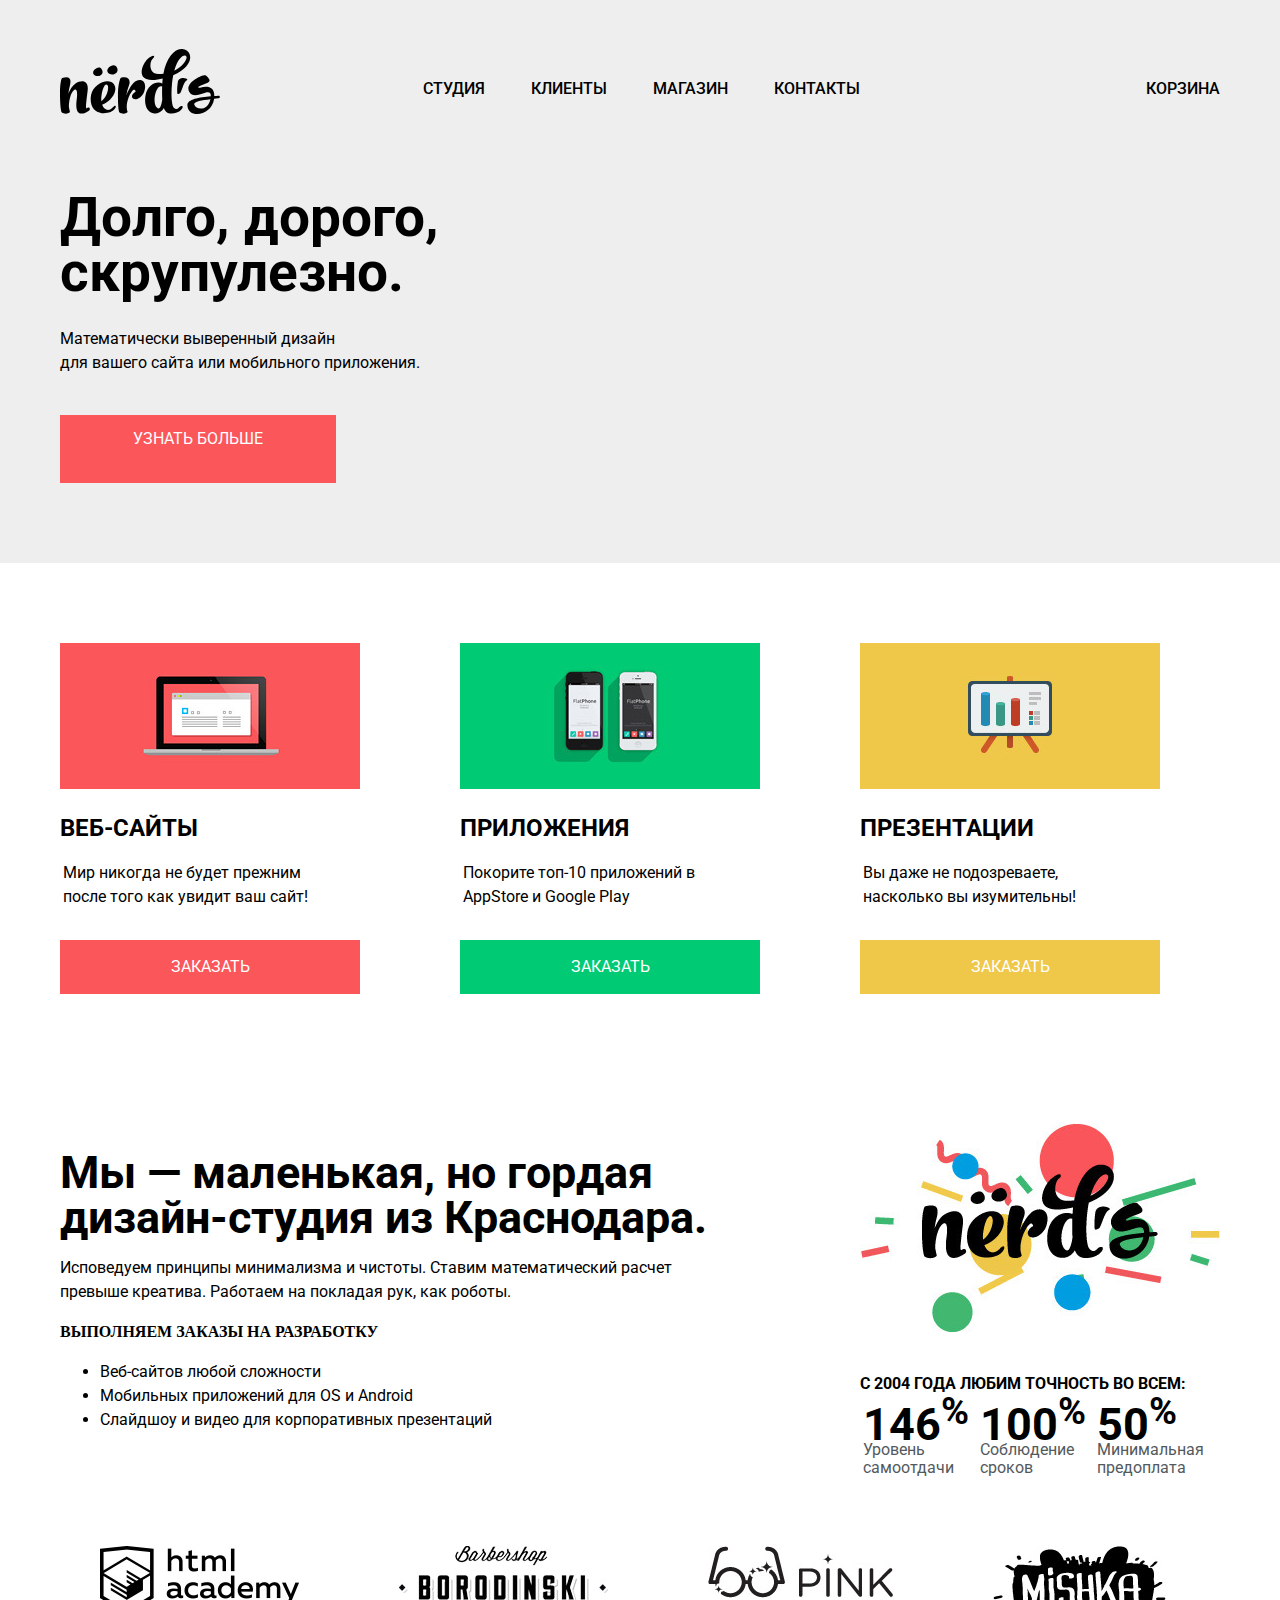
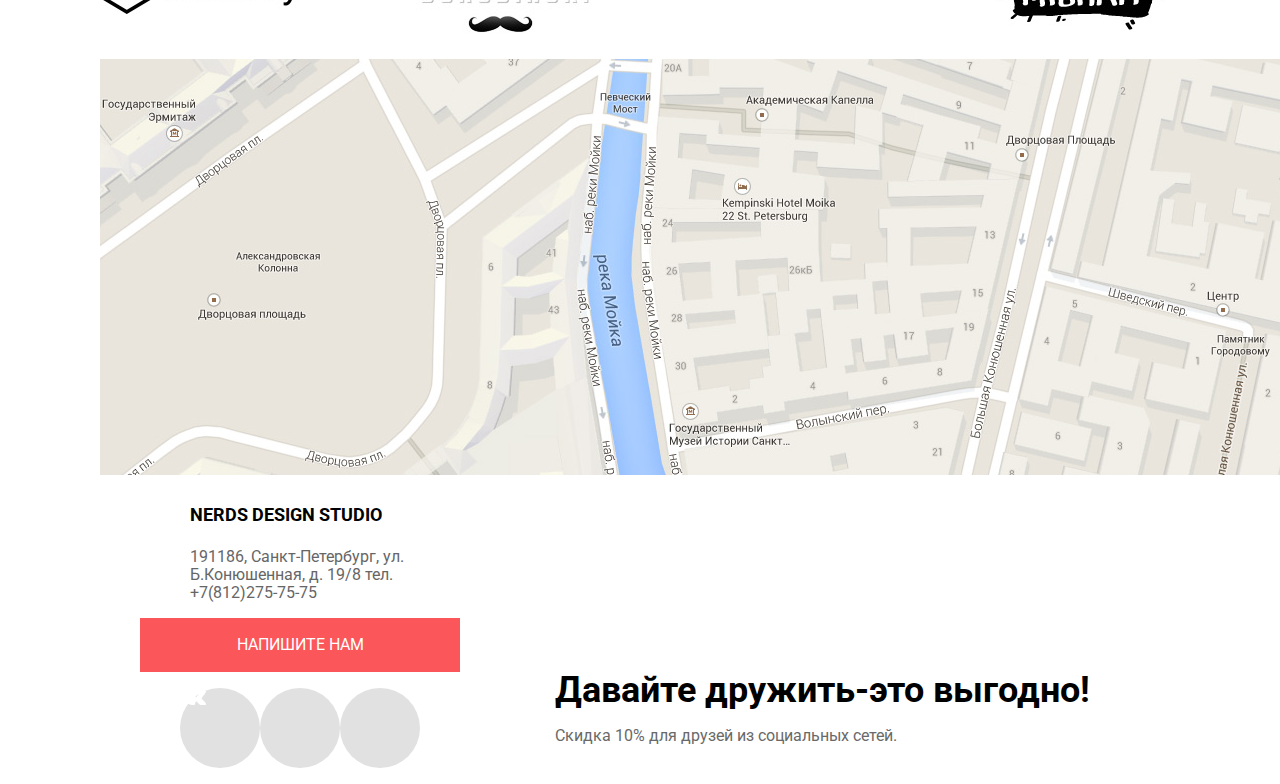
==== index.html @ c3202d52 "заканчиваем разметку-2" ====
<!DOCTYPE html>
<html lang="ru">

<head>
    <meta charset="utf-8">
    <title>HTML Academy: Нёрдс</title>
    <link href="https://fonts.googleapis.com/css?family=Roboto:400,500,700" rel="stylesheet">
    <link href="css/normalize.css" rel="stylesheet">
    <link href="css/outline.css" rel="stylesheet">
    <link rel="stylesheet" href="css/main.css">
</head>

<body>
    <header class="page-header">
        <div class="container">
            <nav class="navigation">
                <a class="logo"><img src="img/nerds-logo.svg" alt="logotype-nerds" height="65" width="160"></a>
                <ul class="site-navigation">
                    <li><a href="#">студия</a></li>
                    <li><a href="#">клиенты</a></li>
                    <li><a href="catalog.html">магазин</a></li>
                    <li><a href="#">контакты</a></li>
                </ul>
                <ul class="user-menu">
                    <li class="basket"><a href="#">корзина</a></li>
                </ul>
            </nav>
            <section class="sliders ">
                <div class="slider slider-1">
                    <h2>Долго, дорого,<br> скрупулезно.</h2>
                    <p>Математически выверенный дизайн <br> для вашего сайта или мобильного приложения.</p>
                    <a href="#" class="btn btn-red">узнать больше</a>
                </div>
                <div class="slider slider-2">
                    <h2>Любим математику как никто другой.</h2>
                    <p>Никакого креатива, только математические формулы <br>для расчета идеальных пропорций.</p>
                    <a href="#" class="btn btn-red">узнать больше</a>
                </div>
                <div class="slider slider-3">
                    <h2>Только ночь, <br>только хардкор</h2>
                    <p>Работать днем как все? Мы против этого.<br>Ближе к полуночи работа только начинается.</p>
                    <a href="#" class="btn btn-red">узнать больше</a>
                </div>
            </section>
        </div>
    </header>
    <main class="page-main">
        <div class="container">
            <section class="services">
                <ul class="servises-list">
                    <li class="servises-item">
                        <img src="img/illustration-1.jpg">
                        <h3>веб-сайты</h3>
                        <p>Мир никогда не будет прежним после того как увидит ваш сайт!</p>
                        <a href="#" class="btn btn-red">Заказать</a>
                    </li>
                    <li class="servises-item">
                        <img src="img/illustration-2.jpg">
                        <h3>приложения</h3>
                        <p>Покорите топ-10 приложений в AppStore и Google Play</p>
                        <a href="#" class="btn btn-green">Заказать</a>
                    </li>
                    <li class="servises-item">
                        <img src="img/illustration-3.jpg">
                        <h3>презентации</h3>
                        <p>Вы даже не подозреваете, насколько вы изумительны!</p>
                        <a href="#" class="btn btn-yellow">Заказать</a>
                    </li>
                </ul>
            </section>
            <section class="info">
                <div class="about-us">
                    <b class="about-us-title">Мы &mdash; маленькая, но гордая дизайн-студия из Краснодара.</b>
                    <p>Исповедуем принципы минимализма и чистоты. Ставим математический расчет превыше креатива. Работаем на покладая рук, как роботы.</p>
                    <b class="order-to-work">Выполняем заказы на разработку</b>
                    <ul class="about-us-list">
                        <li>Веб-сайтов любой сложности</li>
                        <li>Мобильных приложений для OS и Android</li>
                        <li>Слайдшоу и видео для корпоративных презентаций</li>
                    </ul>
                </div>
                <div class="us-statistic">
                    <img src="img/nerds-illustration.jpg" class="nerds-logo" alt="logotype-nerds">
                    <b>с 2004 года любим точность во всем:</b>
                    <table class="table-statistic">
                        <tr>
                            <td>146<sup>%</sup></td>
                            <td>100<sup>%</sup></td>
                            <td>50<sup>%</sup></td>
                        </tr>
                        <tr>
                            <td>Уровень самоотдачи</td>
                            <td>Соблюдение сроков</td>
                            <td>Минимальная предоплата</td>
                        </tr>
                    </table>
                </div>
            </section>
            <section>
                <ul class="partners">
                    <li><a href="#" class="partner-button"><img src="img/logo-1.jpg" alt="html-academy"></a></li>
                    <li><a href="#" class="partner-button"><img src="img/logo-2.jpg" alt="Барбершоп «Бородинский»"></a></li>
                    <li><a href="#" class="partner-button"><img src="img/logo-3.jpg" alt="Пинк"></a></li>
                    <li><a href="#" class="partner-button"><img src="img/logo-4.jpg" alt="Мишка"></a></li>
                </ul>
            </section>
        </div>
    </main>
    <footer class="page-footer">
        <section class="contacts">
            <div class="map"><img src="img/map.jpg" alt="Компания располагается по адресу: Санкт-Петербург, ул. Б.Конюшенная, д. 19/8 " height="416" width="1440"></div>
            <div class="write-us">
                <h3>nerds design studio</h3>
                <p>191186, Санкт-Петербург, ул. Б.Конюшенная, д. 19/8 тел. +7(812)275-75-75</p>
                <a href="#" class="btn btn-red">напишите нам</a>
            </div>

        </section>
        <div class="footer-bottom">
            <ul class="social">
                <li><a href="#" class="social-button"><span class="visually-hidden">ВКонтакте</span><img src="img/vk-icon.svg"></a></li>
                <li><a href="#" class="social-button"><span class="visually-hidden">Фейсбук</span></a></li>
                <li><a href="#" class="social-button"><span class="visually-hidden">Инстаграм</span></a></li>
            </ul>
            <div class="lets-friend">
                <b>Давайте дружить-это выгодно!</b>
                <p>Скидка 10% для друзей из социальных сетей.</p>
            </div>
        </div>
    </footer>
    <section class="write-us-box ">
        <h3 class="visually-hidden">Форма обратной связи</h3>
        <form class="form-to-write-us">
        <div class="write-and-close">  
            <p class="form-to-write-title">Напишите нам</p>
              <button type="button" class="button-close" ><span class="visually-hidden">Закрыть</span><img src="img/close-cross.svg"></button>
            </div>  
            <div class="name-email-wrap">
                <p class="your-name-info">
                    <label for="your-name">Ваше имя:</label>
                    <input type="text" id="your-name" name="your-name" placeholder="Имя Фамилия">
                </p>
                <p class="u-email-info">
                    <label for="u-email">Ваш email:</label>
                    <input type="text" id="u-email" name="u-email" placeholder="email@example.com">
                </p>
            </div>
            <p class="text-letter-info">
                <label for="text-letter">Текст письма:</label>
                <textarea id="text-letter" name="text-letter" placeholder="В свободной форме"></textarea>
            </p>
             <button class="btn btn-red" type="submit">Отправить</button>
        </form>
       
    </section>
</body>

</html>
---- css/main.css ----
body {
    margin: 0;
    padding: 0;
    
    font-family: "Roboto", Arial, sans-serif;
    font-size: 16px;
    line-height: 24px;
    font-weight: 400;
    color: #000000;
    min-width: 1200px;
    background-color: #ffffff;
}

a {
    text-decoration: none;
}

.container {
    width: 1160px;
    padding: 0 20px;
    margin: 0 auto;
}

.btn {
    font-size: 16px;
    line-height: 18px;
    display: block;
    outline: 0;
    border: 0;
    text-transform: uppercase;
    text-align: center;
    padding:18px; 
     
}

.btn-red {
    color: #ffffff;
    background-color: #fb565a;
}
.btn-red:hover,
.btn-red:focus {
    background-color: #e74246;
}

.btn-red:active {
    background-color: #d7373b;
}

.btn-grey {
    color: #000000;

    background-color: #eeeeee;
}
.btn-green{
    color: #ffffff;

    background-color: #00ca74;
}
.btn-green:focus,
.btn-green:hover {
    background-color: #00bc6c;
}
.btn-green:active {
     background-color:#00aa62;
}

.btn-yellow {
    color: #ffffff;

    background-color: #efc84a;
}
.btn-yellow:hover,
.btn-yellow:focus {
    background-color: #eab534;
}
.btn-yellow:active {
    background-color: #e5a722;
}

.visually-hidden {
  position: absolute;
  width: 1px;
  height: 1px;
  margin: -1px;
  border: 0;
  padding: 0;
  clip: rect(0 0 0 0);
  overflow: hidden;
}
.page-header {
    background-color: #eeeeee;
    padding-top:49px;
}

.navigation {
    font-size: 16px;
    line-height: 30px;
    color: #000000;
    font-weight: 500;

    background-color: #eeeeee;
}



.site-navigation,
.user-menu {
    list-style: none;
    margin: 0;
    padding: 0;
    margin-top:25px 
}

.site-navigation a,
.user-menu a {
    color: #000000;
    
}

.site-navigation a:hover,
.site-navigation a:focus,
.user-menu a:hover,
.user-menu a:focus {
    color: #fb565a;
}

.site-navigation a:active,
.user-menu a:active {
    color: #a6a6a6;
}

.slider-1 h2,
.slider-2 h2,
.slider-3 h2 {
    font-size: 55px;
    line-height: 55px;
}

.slider-1 p,
.slider-2 p,
.slider-3 p {
    font-size: 16px;
    line-height: 24px;
}


.servises-item h3 {
    font-size: 24px;
    line-height: 30px;
    text-transform: uppercase;
}

.servises-item p {
    font-size: 16px;
    line-height: 24px;
}

.servises-list {
    list-style: none;
}

.about-us-title {
    font-size: 45px;
    line-height: 45px;
}

.about-us p {
    font-size: 16px;
    line-height: 24px;
}

.order-to-work {
    font-family: "Myriad Pro";
    font-size: 16px;
    line-height: 24px;
    text-transform: uppercase;
}

.us-statistic b {
    font-size: 16px;
    line-height: 24px;
    text-transform: uppercase;
}

.table-statistic tr:first-child {
    font-size: 45px;
    line-height: 10, 06px;
    font-weight: bold;
}

.table-statistic tr:last-child {
    font-size: 16px;
    line-height: 18px;
    color: #535a5e;
}

.write-us h3 {
    font-size: 18px;
    line-height: 30px;
    font-weight: bold;
    text-transform: uppercase;
    padding-left: 50px;
    
}
.write-us {
    width: 320px;
    padding-left:140px; 
}
.write-us p {
    font-size: 16px;
    line-height: 18px;
    color: #666666;
    padding-left:50px; 
}

.lets-friend b {
    font-size: 36px;
    line-height: 36px;

}

.lets-friend p {
    font-size: 16px;
    line-height: 22px;
    color: #696969;
}

.form-to-write-title {
    font-size: 45px;
    line-height: 45px;
    font-weight: 500;
}

.form-to-write-us label {
    font-size: 16px;
    line-height: 18px;
    font-weight: bold;
}

.form-to-write-us input:placeholder-shown {
    font-size: 16px;
    line-height: 18px;
    color: #444444;
}

.form-to-write-us textarea:placeholder-shown {
    font-size: 16px;
    line-height: 18px;
    color: #444444;
}

.sorting-form legend {
    font-size: 18px;
    line-height: 30px;
    font-weight: bold;
    text-transform: uppercase;
}

.sorting-container label {
    font-size: 16px;
    line-height: 20px;
    color: #283136;
}

.catalog-item a {
    font-size: 18px;
    line-height: 30px;
    font-weight: bold;
    color: #000000;
    text-transform: uppercase
}

.catalog-item p {
    font-size: 16px;
    line-height: 18px;
    color: #666666;
}


.catalog-list {
    list-style: none;
    display: flex;
   width: 760px;
    margin: 0;
    padding: 0;
}


.pagination a {
    color: #000000;
}

.sorting-list a {
    font-size: 14px;
    line-height: 18px;
    color: #eaeaea;
    text-transform: uppercase;
}

.sorting-list a:focus,
.sorting-list a:hover {
    color: #8f8f8f;
}

.sorting-list a:active {
    color: #000000;
}
/*-Сеточные стили--*/

.logo {
    height: 85px;
    width: 190px; 
}
.navigation {
     display: flex;
    justify-content: space-between;

}
.site-navigation {
    font-size: 16px;
    line-height:30px;
    text-transform: uppercase;
     display: flex;
    list-style: none;
     width: 551px;
    
}

.site-navigation li {
    margin-right:46px; 
}
user-menu {
    margin: 0;
    padding: 0;
    
    list-style: none;
    
      min-height: 70px;
}

.slider {
   display: none;
    width: 400px;
    padding-bottom: 80px;
    padding-top:10px 
}

.slider h2 {
    margin-bottom: 0;
}

.slider p {
    padding-top:11px; 
    padding-bottom:40px;
    margin-bottom: 0;
}
.slider a {
    padding-top:15px;  
} 

.slider .btn {
    width:240px;
    height:35px;
}
.slider-1 {
    display: block;
}
.services {
    padding-bottom:80px;
    padding-top: 80px;
    width: 1100px;
}

.servises-list {
    display: flex;
    justify-content:space-between;
     margin: 0;
    padding: 0;
}
.servises-item {
   width: 300px;
}

.servises-item h3 {
    margin-top: 0;
    margin-bottom: 0;
    padding-top:17px;
    padding-bottom:0;
}

.servises-item p {
    width:250px;
    font-size:16px;
    line-height: 24px;
    font-weight: 400;
    padding-bottom:15px; 
    padding-top:2px;
    padding-left:3px; 
}


.servises-item .btn {
    
}


.info {
    display: flex;
    padding-top: 50px;
    padding-bottom: 50px;  
}



.about-us {
    width: 770px;
    padding-top:26px; 
}



.us-statistic {
    display: flex;
      flex-direction: column;
    width: 390px;
    padding-left: 145px;

}

.partners {
    display: flex;
}

.partners li:not(:first-child) {
    padding-left: 100px;
}
.footer-bottom {
    display: flex;
    padding-left: 140px;
}
.lets-friend {
    padding-left: 135px;
}
.social {
    display: flex;
}

.social-button {
    height: 80px;
    width: 80px;
    border-radius: 50%;
    background-color: #e1e1e1;
    display: block;
}
.contacts {
    display: flex;
    flex-direction: column;
    width: 320px;
}
.main-sorting-container{
    display: flex;
    flex-direction: column; 
    width: 260px;
}


.page-main {
   display: flex;
    flex-direction: column;    
}

.page-main-inner .container{
    display: flex;
}

.page-main-inner {
    padding-top:50px; 
}
.sorting {
    display: flex;
    justify-content: space-between; 
    width: 760px;   
}

.sorting-container {
    display: flex;
    
}

.sorting-list {
    display:flex;
    
}

.sorting-list li {
    list-style-type: none;
}
.sorting b {
     text-transform: uppercase;
}
.sorting-item {
    padding-right:20px;
    color: #b2b2b2;
}

.user-menu .basket {
    text-transform: uppercase;
    
}


.sorting-form {
    
}

.page-header-catalog {
    width: 1160px;
    padding-bottom:71px;
}

.page-header h1{
     font-size:55px;
    line-height:55px;
    padding-top:20px; 
    padding-bottom: 110px;
    text-align: center;
    margin-bottom: 0;
} 

.catalog {
    display: flex;
    flex-direction: column;
    padding-left:140px; 
}
.social li {
    list-style-type: none;
}

.partners li {
    list-style-type: none;
}


.write-us-box {
    width: 760px;
    outline: 1px solid;
     padding-bottom:80px;
    padding-left:100px;
    padding-right: 100px;
    padding-top: 75px;
    display: none;
}

.name-email-wrap {
    display: flex;
}
.write-and-close {
    display: flex;
    justify-content: space-between;
}

.map {
    padding-left:100px; 
}

.nerds-logo {
    padding-bottom:40px; 
}

.your-name-info,
.u-email-info,
.text-letter-info {
    display: flex;
    flex-direction: column;
}
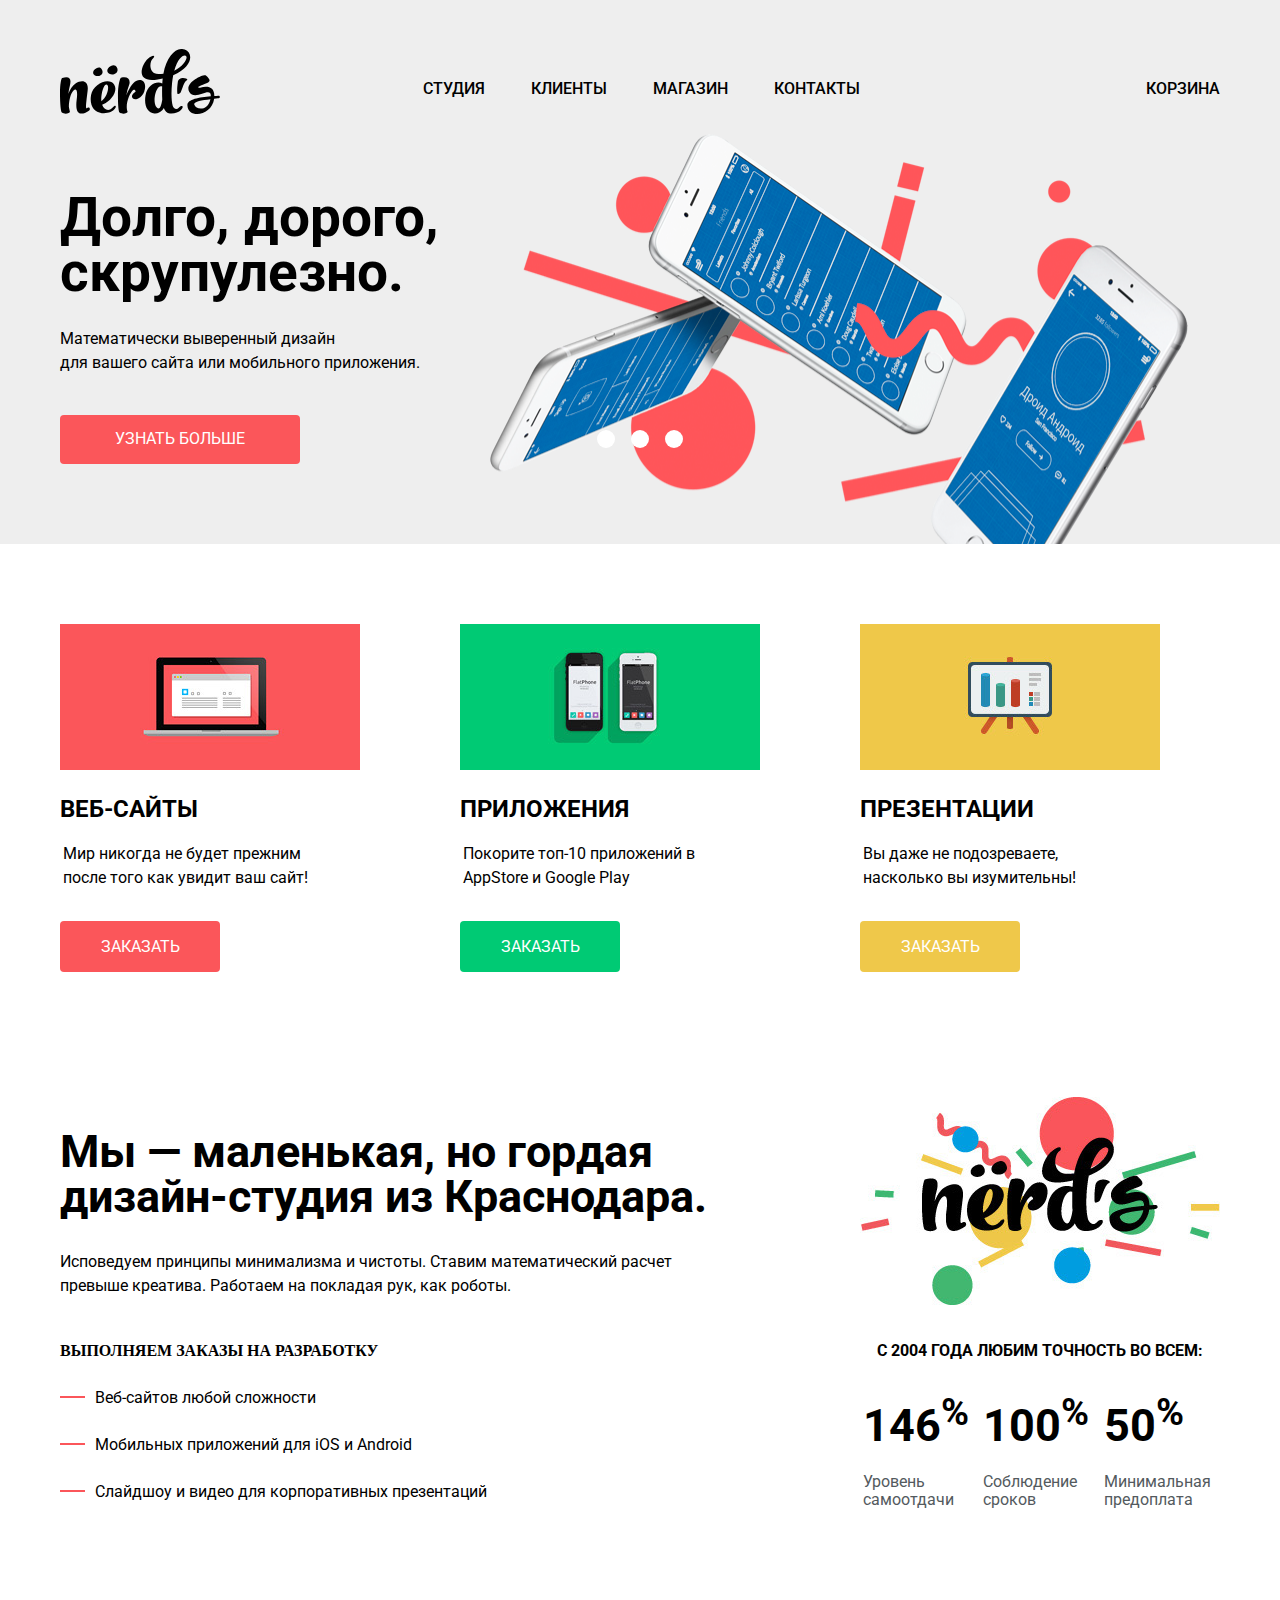
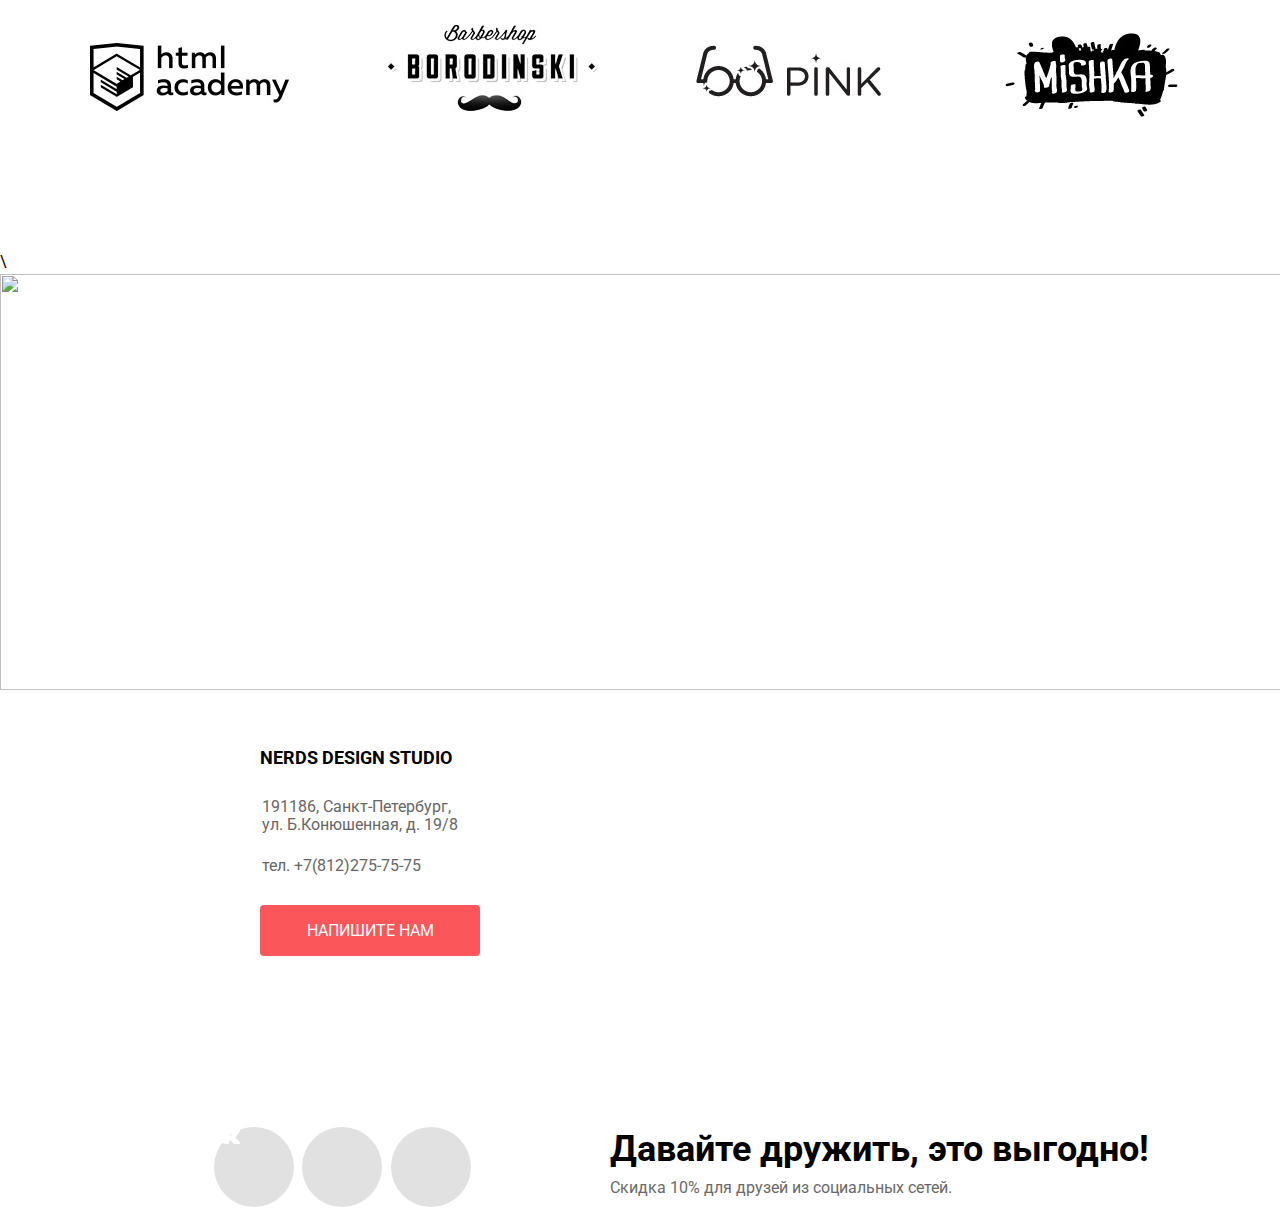
==== commit 134ccd49: "декоративные элементы" ====
--- a/index.html
+++ b/index.html
@@ -26,6 +26,11 @@
                 </ul>
             </nav>
             <section class="sliders ">
+                <div class="slider-controls">
+                  <i class="active"></i>
+                  <i></i>
+                  <i></i> 
+                </div>
                 <div class="slider slider-1">
                     <h2>Долго, дорого,<br> скрупулезно.</h2>
                     <p>Математически выверенный дизайн <br> для вашего сайта или мобильного приложения.</p>
@@ -74,9 +79,15 @@
                     <p>Исповедуем принципы минимализма и чистоты. Ставим математический расчет превыше креатива. Работаем на покладая рук, как роботы.</p>
                     <b class="order-to-work">Выполняем заказы на разработку</b>
                     <ul class="about-us-list">
-                        <li>Веб-сайтов любой сложности</li>
-                        <li>Мобильных приложений для OS и Android</li>
-                        <li>Слайдшоу и видео для корпоративных презентаций</li>
+                        <div class="about-us-string">
+                            <div class="line"></div><li class="line-string">Веб-сайтов любой сложности</li>
+                            </div>
+                             <div class="about-us-string">
+                            <div class="line"></div><li>Мобильных приложений для iOS и Android</li>
+                          </div>
+                             <div class="about-us-string">
+                            <div class="line"></div><li class="line-string">Слайдшоу и видео для корпоративных презентаций</li>
+                       </div>
                     </ul>
                 </div>
                 <div class="us-statistic">
@@ -85,13 +96,13 @@
                     <table class="table-statistic">
                         <tr>
                             <td>146<sup>%</sup></td>
-                            <td>100<sup>%</sup></td>
-                            <td>50<sup>%</sup></td>
+                            <td class="table-line">100<sup>%</sup></td>
+                            <td class="table-line-2">50<sup>%</sup></td>
                         </tr>
                         <tr>
-                            <td>Уровень самоотдачи</td>
-                            <td>Соблюдение сроков</td>
-                            <td>Минимальная предоплата</td>
+                            <td >Уровень самоотдачи</td>
+                            <td class="table-line">Соблюдение сроков</td>
+                            <td class="table-line-2">Минимальная предоплата</td>
                         </tr>
                     </table>
                 </div>
@@ -107,23 +118,25 @@
         </div>
     </main>
     <footer class="page-footer">
+        \
         <section class="contacts">
-            <div class="map"><img src="img/map.jpg" alt="Компания располагается по адресу: Санкт-Петербург, ул. Б.Конюшенная, д. 19/8 " height="416" width="1440"></div>
+            <div class="map"><img src="#" alt="" height="416" width="1440"></div>
             <div class="write-us">
                 <h3>nerds design studio</h3>
-                <p>191186, Санкт-Петербург, ул. Б.Конюшенная, д. 19/8 тел. +7(812)275-75-75</p>
+                <p>191186, Санкт-Петербург, ул. Б.Конюшенная, д. 19/8 </p> <p class="tel">тел. +7(812)275-75-75</p>
                 <a href="#" class="btn btn-red">напишите нам</a>
             </div>
-
+         
         </section>
+               
         <div class="footer-bottom">
             <ul class="social">
                 <li><a href="#" class="social-button"><span class="visually-hidden">ВКонтакте</span><img src="img/vk-icon.svg"></a></li>
-                <li><a href="#" class="social-button"><span class="visually-hidden">Фейсбук</span></a></li>
-                <li><a href="#" class="social-button"><span class="visually-hidden">Инстаграм</span></a></li>
+                <li><a href="img/fb-icon.svg" class="social-button"><span class="visually-hidden">Фейсбук</span></a></li>
+                <li><a href="img/insta-icon.svg" class="social-button"><span class="visually-hidden">Инстаграм</span></a></li>
             </ul>
             <div class="lets-friend">
-                <b>Давайте дружить-это выгодно!</b>
+                <b>Давайте дружить, это выгодно!</b>
                 <p>Скидка 10% для друзей из социальных сетей.</p>
             </div>
         </div>
--- a/css/main.css
+++ b/css/main.css
@@ -1,7 +1,7 @@
 body {
     margin: 0;
     padding: 0;
-    
+
     font-family: "Roboto", Arial, sans-serif;
     font-size: 16px;
     line-height: 24px;
@@ -29,14 +29,18 @@
     border: 0;
     text-transform: uppercase;
     text-align: center;
-    padding:18px; 
-     
+    padding: 17px;
+    padding-bottom: 16px;
+    box-sizing: border-box;
+    border-radius: 4px;
+
 }
 
 .btn-red {
     color: #ffffff;
     background-color: #fb565a;
 }
+
 .btn-red:hover,
 .btn-red:focus {
     background-color: #e74246;
@@ -51,17 +55,20 @@
 
     background-color: #eeeeee;
 }
-.btn-green{
+
+.btn-green {
     color: #ffffff;
 
     background-color: #00ca74;
 }
+
 .btn-green:focus,
 .btn-green:hover {
     background-color: #00bc6c;
 }
+
 .btn-green:active {
-     background-color:#00aa62;
+    background-color: #00aa62;
 }
 
 .btn-yellow {
@@ -69,27 +76,30 @@
 
     background-color: #efc84a;
 }
+
 .btn-yellow:hover,
 .btn-yellow:focus {
     background-color: #eab534;
 }
+
 .btn-yellow:active {
     background-color: #e5a722;
 }
 
 .visually-hidden {
-  position: absolute;
-  width: 1px;
-  height: 1px;
-  margin: -1px;
-  border: 0;
-  padding: 0;
-  clip: rect(0 0 0 0);
-  overflow: hidden;
-}
+    position: absolute;
+    width: 1px;
+    height: 1px;
+    margin: -1px;
+    border: 0;
+    padding: 0;
+    clip: rect(0 0 0 0);
+    overflow: hidden;
+}
+
 .page-header {
     background-color: #eeeeee;
-    padding-top:49px;
+    padding-top: 49px;
 }
 
 .navigation {
@@ -108,13 +118,13 @@
     list-style: none;
     margin: 0;
     padding: 0;
-    margin-top:25px 
+    margin-top: 25px
 }
 
 .site-navigation a,
 .user-menu a {
     color: #000000;
-    
+
 }
 
 .site-navigation a:hover,
@@ -129,6 +139,85 @@
     color: #a6a6a6;
 }
 
+.sliders {
+    position: relative;
+    background-color: #eeeeee;
+    
+}
+
+.slider-controls i {
+    position: relative;
+
+    display: inline-block;
+    width: 18px;
+    height: 18px;
+    padding: 8px;
+
+
+    border-radius: 50%;
+    cursor: pointer;
+   
+}
+
+.slider-controls {
+  position: absolute;
+  left: 50%;
+  bottom: 104px;
+  z-index: 100;
+  
+  width: 160px;
+  height: 18px;
+
+  text-align: center;
+  font-size: 0;
+  transform: translateX(-50%);
+}
+
+.slider-controls .active::before {
+  
+}
+
+.slider-controls i::after {
+    content: "";
+
+    position: absolute;
+    top: 8px;
+    left: 8px;
+    z-index: 1;
+
+    width: 18px;
+    height: 18px;
+
+    background: #ffffff;
+    
+     border-radius: 50%;
+}
+
+.slider-1 {
+  display: block;
+}
+
+.slider-1 {
+  background-image: url("slide1.png");
+  background-repeat: no-repeat;
+  background-position: 93% 0px;
+}
+
+.slider-2 {
+  background-image: url("slide2.png");
+  background-repeat: no-repeat;
+  background-position: 100% 0;
+}
+
+.slider-3 {
+  background-image: url("slide3.png");
+  background-repeat: no-repeat;
+  background-position: 100% 20px;
+}
+
+
+
+
 .slider-1 h2,
 .slider-2 h2,
 .slider-3 h2 {
@@ -167,6 +256,8 @@
 .about-us p {
     font-size: 16px;
     line-height: 24px;
+    padding-top: 15px;
+    padding-bottom: 25px;
 }
 
 .order-to-work {
@@ -200,22 +291,41 @@
     font-weight: bold;
     text-transform: uppercase;
     padding-left: 50px;
-    
-}
+
+}
+
 .write-us {
     width: 320px;
-    padding-left:140px; 
-}
+    margin-left:210px;
+    padding-top:28px; 
+    background-color: #ffffff;
+    padding-bottom:155px; 
+}
+
 .write-us p {
     font-size: 16px;
     line-height: 18px;
     color: #666666;
-    padding-left:50px; 
-}
-
-.lets-friend b {
+    padding-left: 52px;
+    padding-top:7px;
+    width: 200px;
+       
+}
+
+.write-us .btn {
+    margin-top:30px;
+    width: 220px;
+    margin-left:50px; 
+}
+.lets-friend {
+    padding-top:20px;
+     
+}
+
+.lets-friend b{
     font-size: 36px;
     line-height: 36px;
+     
 
 }
 
@@ -223,7 +333,11 @@
     font-size: 16px;
     line-height: 22px;
     color: #696969;
-}
+    
+    margin: 0;
+    padding-top:9px; 
+}
+
 
 .form-to-write-title {
     font-size: 45px;
@@ -280,7 +394,7 @@
 .catalog-list {
     list-style: none;
     display: flex;
-   width: 760px;
+    width: 760px;
     margin: 0;
     padding: 0;
 }
@@ -305,44 +419,47 @@
 .sorting-list a:active {
     color: #000000;
 }
+
 /*-Сеточные стили--*/
 
 .logo {
     height: 85px;
-    width: 190px; 
-}
+    width: 190px;
+}
+
 .navigation {
-     display: flex;
+    display: flex;
     justify-content: space-between;
 
 }
+
 .site-navigation {
     font-size: 16px;
-    line-height:30px;
-    text-transform: uppercase;
-     display: flex;
+    line-height: 30px;
+    text-transform: uppercase;
+    display: flex;
     list-style: none;
-     width: 551px;
-    
+    width: 551px;
+
 }
 
 .site-navigation li {
-    margin-right:46px; 
-}
+    margin-right: 46px;
+}
+
 user-menu {
     margin: 0;
     padding: 0;
-    
+
     list-style: none;
-    
-      min-height: 70px;
+
+    min-height: 70px;
 }
 
 .slider {
-   display: none;
-    width: 400px;
+    display: none;
     padding-bottom: 80px;
-    padding-top:10px 
+    padding-top: 10px;
 }
 
 .slider h2 {
@@ -350,99 +467,161 @@
 }
 
 .slider p {
-    padding-top:11px; 
-    padding-bottom:40px;
+    padding-top: 11px;
+    padding-bottom: 40px;
     margin-bottom: 0;
 }
+
 .slider a {
-    padding-top:15px;  
-} 
+    padding-top: 15px;
+}
 
 .slider .btn {
-    width:240px;
-    height:35px;
-}
+    width: 240px;
+
+}
+
 .slider-1 {
     display: block;
 }
+
 .services {
-    padding-bottom:80px;
+    padding-bottom: 80px;
     padding-top: 80px;
     width: 1100px;
 }
 
 .servises-list {
     display: flex;
-    justify-content:space-between;
-     margin: 0;
+    justify-content: space-between;
+    margin: 0;
     padding: 0;
 }
+
 .servises-item {
-   width: 300px;
+    width: 300px;
 }
 
 .servises-item h3 {
     margin-top: 0;
     margin-bottom: 0;
-    padding-top:17px;
-    padding-bottom:0;
+    padding-top: 17px;
+    padding-bottom: 0;
 }
 
 .servises-item p {
-    width:250px;
-    font-size:16px;
+    width: 250px;
+    font-size: 16px;
     line-height: 24px;
     font-weight: 400;
-    padding-bottom:15px; 
-    padding-top:2px;
-    padding-left:3px; 
+    padding-bottom: 15px;
+    padding-top: 2px;
+    padding-left: 3px;
 }
 
 
 .servises-item .btn {
-    
+    width: 160px;
 }
 
 
 .info {
     display: flex;
-    padding-top: 50px;
-    padding-bottom: 50px;  
+    padding-top: 45px;
+    padding-bottom: 50px;
 }
 
 
 
 .about-us {
     width: 770px;
-    padding-top:26px; 
-}
-
-
+    padding-top: 32px;
+}
+
+.about-us-list {
+    list-style: none;
+    padding:0; 
+    margin-top: 23px;
+}
+.line {
+    padding:0;
+    margin:10px;
+    margin-left:0; 
+    width:25px;
+    height:2px;
+    background-color: #fb565a;
+}
+
+.about-us-string {
+  display: flex;
+    padding-bottom:23px; 
+}
 
 .us-statistic {
     display: flex;
-      flex-direction: column;
+    flex-direction: column;
     width: 390px;
     padding-left: 145px;
 
 }
 
+.us-statistic b{
+    text-align: center;
+    padding-bottom:3px; 
+}
+
+.table-statistic td{
+    padding-top:32px;
+    margin-bottom:0;
+   padding-bottom:o;
+    margin-left: 0;
+ 
+}
+.table-line {
+     padding-left:8px; 
+}
+.table-line-2 {
+     padding-left:9px;
+     
+}
+
+
 .partners {
     display: flex;
+    padding:0;
+    padding-left:30px;
+    padding-top:16px;
+    padding-bottom:110px; 
 }
 
 .partners li:not(:first-child) {
-    padding-left: 100px;
-}
+   padding-left:99px; 
+}
+.partners li:first-child {
+    padding-top:18px; 
+}
+.partners li:nth-child(3) {
+    padding-top:20px;  
+}
+.partners li:last-child {
+    margin-left:25px;
+    padding-top:8px 
+}
+
 .footer-bottom {
     display: flex;
     padding-left: 140px;
 }
+
 .lets-friend {
     padding-left: 135px;
 }
+
 .social {
     display: flex;
+    width:265px;
+    justify-content:space-around;
+    padding-left:70px; 
 }
 
 .social-button {
@@ -451,87 +630,92 @@
     border-radius: 50%;
     background-color: #e1e1e1;
     display: block;
-}
+    
+}
+
 .contacts {
     display: flex;
     flex-direction: column;
     width: 320px;
 }
-.main-sorting-container{
-    display: flex;
-    flex-direction: column; 
+
+.main-sorting-container {
+    display: flex;
+    flex-direction: column;
     width: 260px;
 }
 
 
 .page-main {
-   display: flex;
-    flex-direction: column;    
-}
-
-.page-main-inner .container{
+    display: flex;
+    flex-direction: column;
+}
+
+.page-main-inner .container {
     display: flex;
 }
 
 .page-main-inner {
-    padding-top:50px; 
-}
+    padding-top: 50px;
+}
+
 .sorting {
     display: flex;
-    justify-content: space-between; 
-    width: 760px;   
+    justify-content: space-between;
+    width: 760px;
 }
 
 .sorting-container {
     display: flex;
-    
+
 }
 
 .sorting-list {
-    display:flex;
-    
+    display: flex;
+
 }
 
 .sorting-list li {
     list-style-type: none;
 }
+
 .sorting b {
-     text-transform: uppercase;
-}
+    text-transform: uppercase;
+}
+
 .sorting-item {
-    padding-right:20px;
+    padding-right: 20px;
     color: #b2b2b2;
 }
 
 .user-menu .basket {
     text-transform: uppercase;
-    
-}
-
-
-.sorting-form {
-    
-}
+
+}
+
+
+.sorting-form {}
 
 .page-header-catalog {
     width: 1160px;
-    padding-bottom:71px;
-}
-
-.page-header h1{
-     font-size:55px;
-    line-height:55px;
-    padding-top:20px; 
+    padding-bottom: 71px;
+}
+
+.page-header h1 {
+    font-size: 55px;
+    line-height: 55px;
+    padding-top: 20px;
     padding-bottom: 110px;
     text-align: center;
     margin-bottom: 0;
-} 
+}
 
 .catalog {
     display: flex;
     flex-direction: column;
-    padding-left:140px; 
-}
+    padding-left: 140px;
+}
+
 .social li {
     list-style-type: none;
 }
@@ -544,8 +728,8 @@
 .write-us-box {
     width: 760px;
     outline: 1px solid;
-     padding-bottom:80px;
-    padding-left:100px;
+    padding-bottom: 80px;
+    padding-left: 100px;
     padding-right: 100px;
     padding-top: 75px;
     display: none;
@@ -554,17 +738,21 @@
 .name-email-wrap {
     display: flex;
 }
+
 .write-and-close {
     display: flex;
     justify-content: space-between;
 }
 
-.map {
-    padding-left:100px; 
+.contacts {
+
+    width:1440px; 
+    
 }
 
 .nerds-logo {
-    padding-bottom:40px; 
+    padding-bottom: 34px;
+
 }
 
 .your-name-info,
@@ -573,4 +761,3 @@
     display: flex;
     flex-direction: column;
 }
-
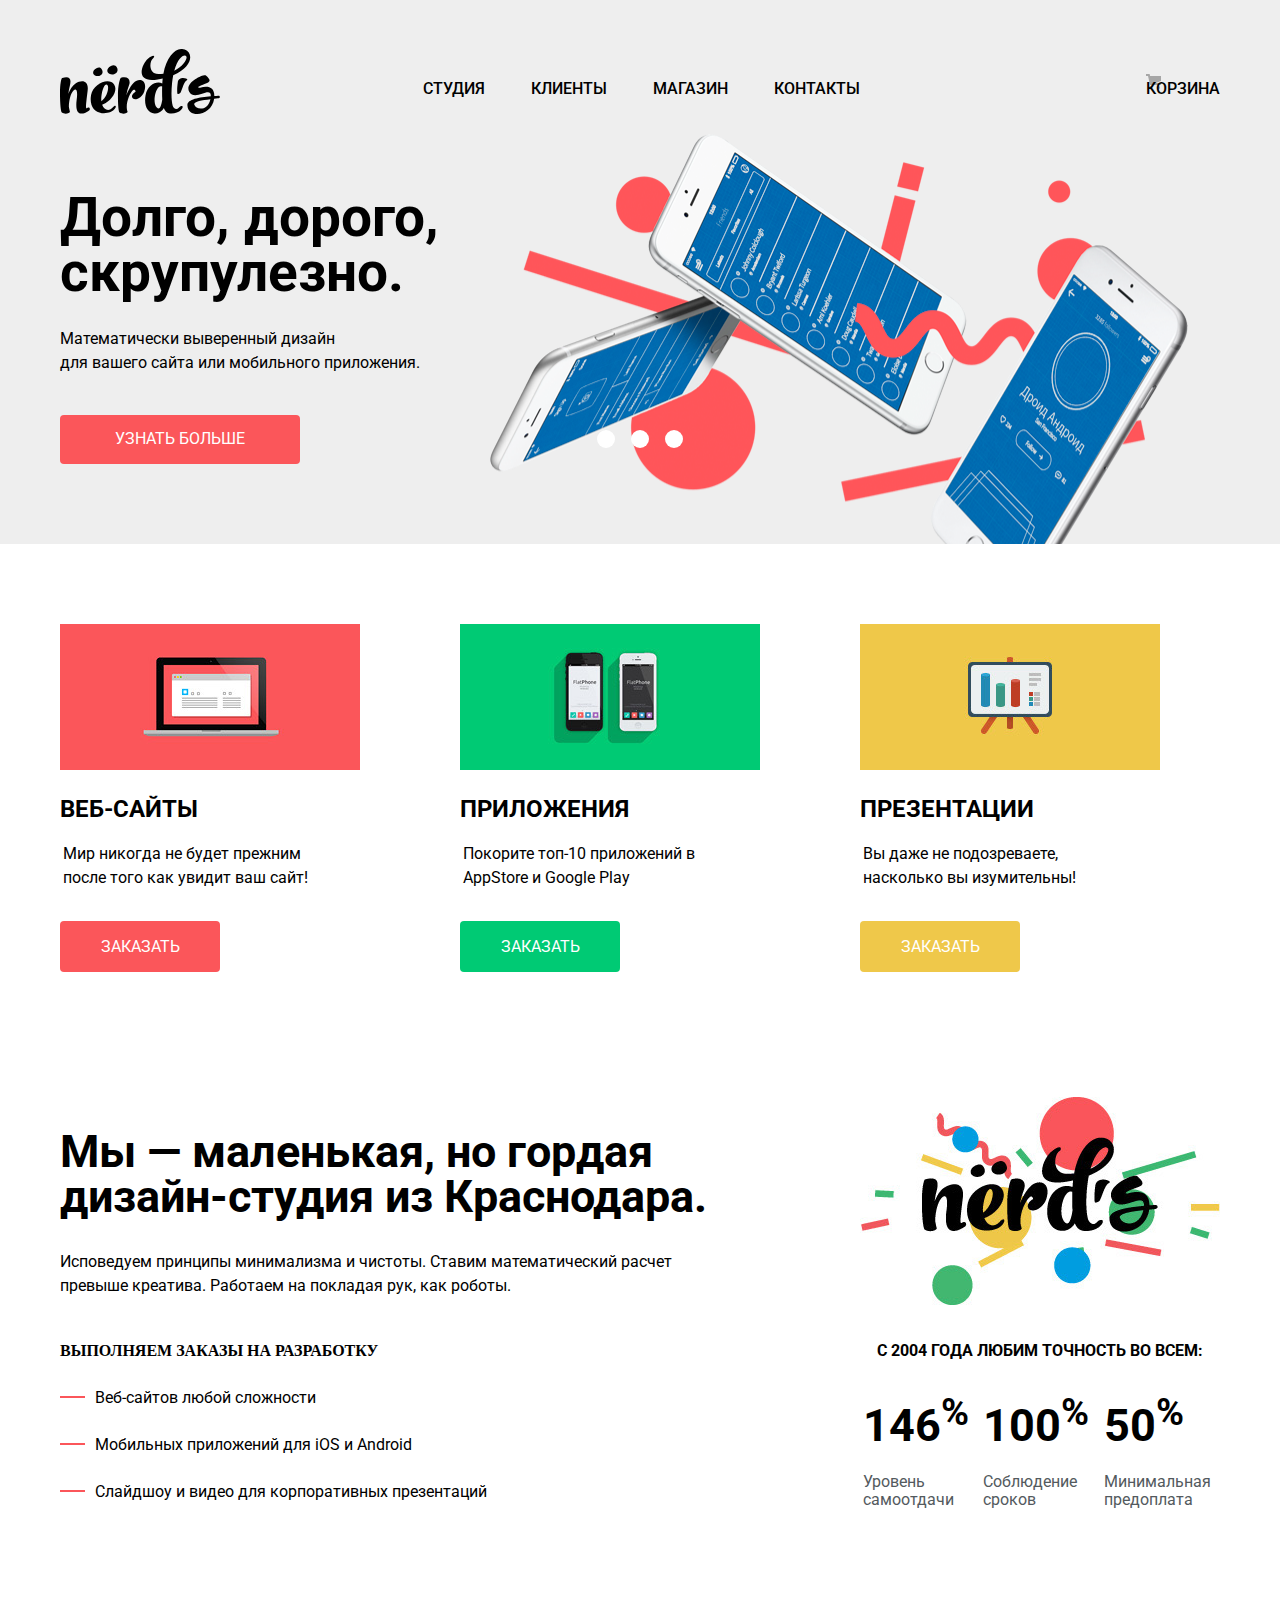
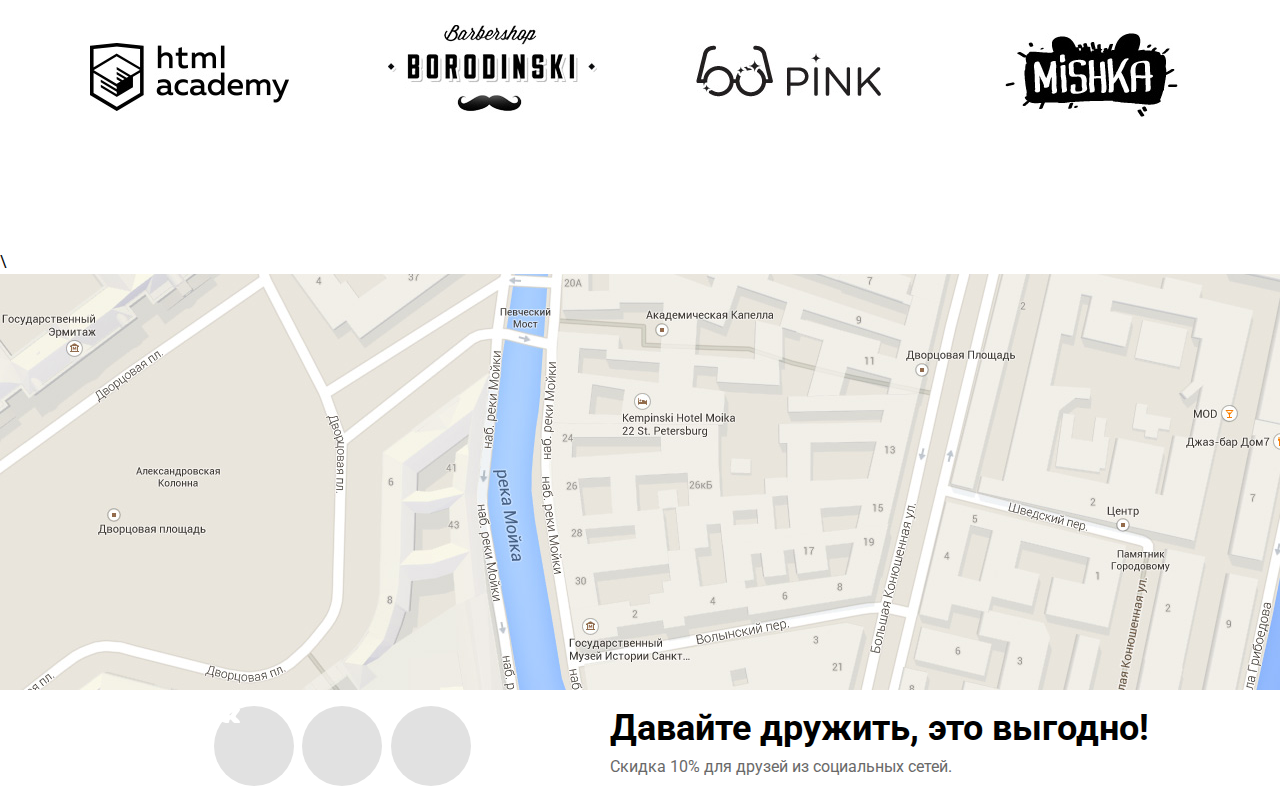
==== commit fd70933c: "декоративные элементы (2)" ====
--- a/index.html
+++ b/index.html
@@ -120,7 +120,7 @@
     <footer class="page-footer">
         \
         <section class="contacts">
-            <div class="map"><img src="#" alt="" height="416" width="1440"></div>
+            <div class="map"><img src="img/map.jpg" alt="" height="416" width="1440"></div>
             <div class="write-us">
                 <h3>nerds design studio</h3>
                 <p>191186, Санкт-Петербург, ул. Б.Конюшенная, д. 19/8 </p> <p class="tel">тел. +7(812)275-75-75</p>
--- a/css/main.css
+++ b/css/main.css
@@ -52,8 +52,19 @@
 
 .btn-grey {
     color: #000000;
-
+     width: 260px;
     background-color: #eeeeee;
+    border-radius: 4px;
+}
+
+.btn-grey:hover,
+.btn-grey :focus {
+    background-color: #dfdfdf;
+}
+
+.btn-grey:active {
+    background-color: #d5d5d5;
+    color: #959595;
 }
 
 .btn-green {
@@ -363,17 +374,58 @@
     color: #444444;
 }
 
-.sorting-form legend {
-    font-size: 18px;
-    line-height: 30px;
-    font-weight: bold;
-    text-transform: uppercase;
-}
 
 .sorting-container label {
     font-size: 16px;
     line-height: 20px;
     color: #283136;
+}
+.catalog-item {
+    position: relative;
+    margin-bottom: 33px;
+    padding-top: 42px;
+    background-color: #eeeeee;
+    border-radius: 4px;
+}
+
+.catalog-item:after {
+    position: absolute;
+    content: "";
+    width: 15px;
+    height: 15px;
+    background-color: #ffffff;
+    border-radius: 50%;
+    left: 15px;
+    top: 13px;
+    box-shadow: 25px 0 0 #ffffff,
+                50px 0 0 #ffffff;
+    
+}
+
+.catalog-item div {
+    position: absolute;
+    bottom: 0;
+    left: 0;
+    background-color: #eeeeee;
+    width: 100%;
+    display: none;
+}
+
+.catalog-item:hover {
+    background-color: #4d4d4d;
+}
+
+.catalog-item:hover div{
+    display: block;
+}
+
+.catalog-item img {
+    display: block;
+}
+
+.catalog-item h2 {
+    text-align: center;
+    padding: 0 10px; 
 }
 
 .catalog-item a {
@@ -388,6 +440,9 @@
     font-size: 16px;
     line-height: 18px;
     color: #666666;
+    text-align: center;
+    padding: 0 60px;
+    
 }
 
 
@@ -397,6 +452,9 @@
     width: 760px;
     margin: 0;
     padding: 0;
+    flex-wrap: wrap;
+    justify-content: space-between;
+    
 }
 
 
@@ -616,7 +674,12 @@
 .lets-friend {
     padding-left: 135px;
 }
-
+.map {
+    background-color: #eeeeee;
+    display: flex;
+    justify-content: center;
+   position: absolute;
+}
 .social {
     display: flex;
     width:265px;
@@ -629,15 +692,23 @@
     width: 80px;
     border-radius: 50%;
     background-color: #e1e1e1;
-    display: block;
-    
+    display: block;    
+}
+
+.social-button:hover,
+.social-button:focus {
+    background-color: #e74246;
+}
+
+.social-button:active {
+    background-color: #d7373b;
 }
 
 .contacts {
-    display: flex;
-    flex-direction: column;
-    width: 320px;
-}
+   min-height: 416px;
+    position: relative;
+}
+
 
 .main-sorting-container {
     display: flex;
@@ -690,7 +761,8 @@
 
 .user-menu .basket {
     text-transform: uppercase;
-
+    background-image: url(img/cart-icon.svg);
+    background-repeat: no-repeat;
 }
 
 
@@ -705,7 +777,7 @@
     font-size: 55px;
     line-height: 55px;
     padding-top: 20px;
-    padding-bottom: 110px;
+    padding-bottom: 117px;
     text-align: center;
     margin-bottom: 0;
 }
@@ -744,11 +816,6 @@
     justify-content: space-between;
 }
 
-.contacts {
-
-    width:1440px; 
-    
-}
 
 .nerds-logo {
     padding-bottom: 34px;
@@ -761,3 +828,103 @@
     display: flex;
     flex-direction: column;
 }
+
+.range-filter {
+    width: 260px;
+    margin-top: 49px;
+}
+.sorting-container {
+ margin: 0;
+ padding: 0;
+    
+    border: none;
+}
+
+.sorting-container legend {
+    font-size: 18px;
+    line-height: 24px;
+    text-transform: uppercase;
+    font-weight: 700;
+}
+
+.range-controls {
+    position: relative;
+    
+    height: 41px;
+    margin-bottom: 15px;
+    padding-top: 39px;
+    padding-left: 20px;
+    padding-right: 20px;
+    
+    
+    background-color: #f1f1f1f1;
+    
+    border-radius: 5px;
+}
+
+.range-controls .scale {
+    height: 2px;
+    
+    background: #d7dcde;;
+}
+
+.range-controls .bar {
+    width: 70%;
+    height: 2px;
+    
+    background: #00ca74;
+}
+
+.range-controls .toggle {
+    position: absolute;
+    top:31px;
+    left: 0;
+    
+    width: 4px;
+    height: 4px;
+    padding: 0;
+    
+    border: 8px solid #ffffff;
+    background-color: #ababab;
+    border-radius: 50%;
+    box-shadow: 0 2px 1px 0 #cfcfcf;
+    cursor: pointer;
+}
+
+.range-controls .toggle-min {
+    left: 18px;
+}
+
+.range-controls .toggle-max {
+    left: 160px;
+}
+.price-controls {
+    font-size: 0;
+    padding-bottom: 61px;
+}
+
+.price-controls label {
+  display: inline-block;
+  width: 50%;
+    
+    font-size: 16px;
+  text-transform: uppercase;
+}
+.price-controls input {
+      width: 60px;
+  padding: 8px 10px;
+    margin-left: 10px;
+    
+  font-family: Roboto, Arial, sans-serif;
+  font-size: 16px;
+  text-align: center;
+  color: #283136;
+    
+      border: none;
+  border-radius: 5px;
+  background: #f1f1f1;
+}
+
+.max-price {
+  text-align: right;
+}
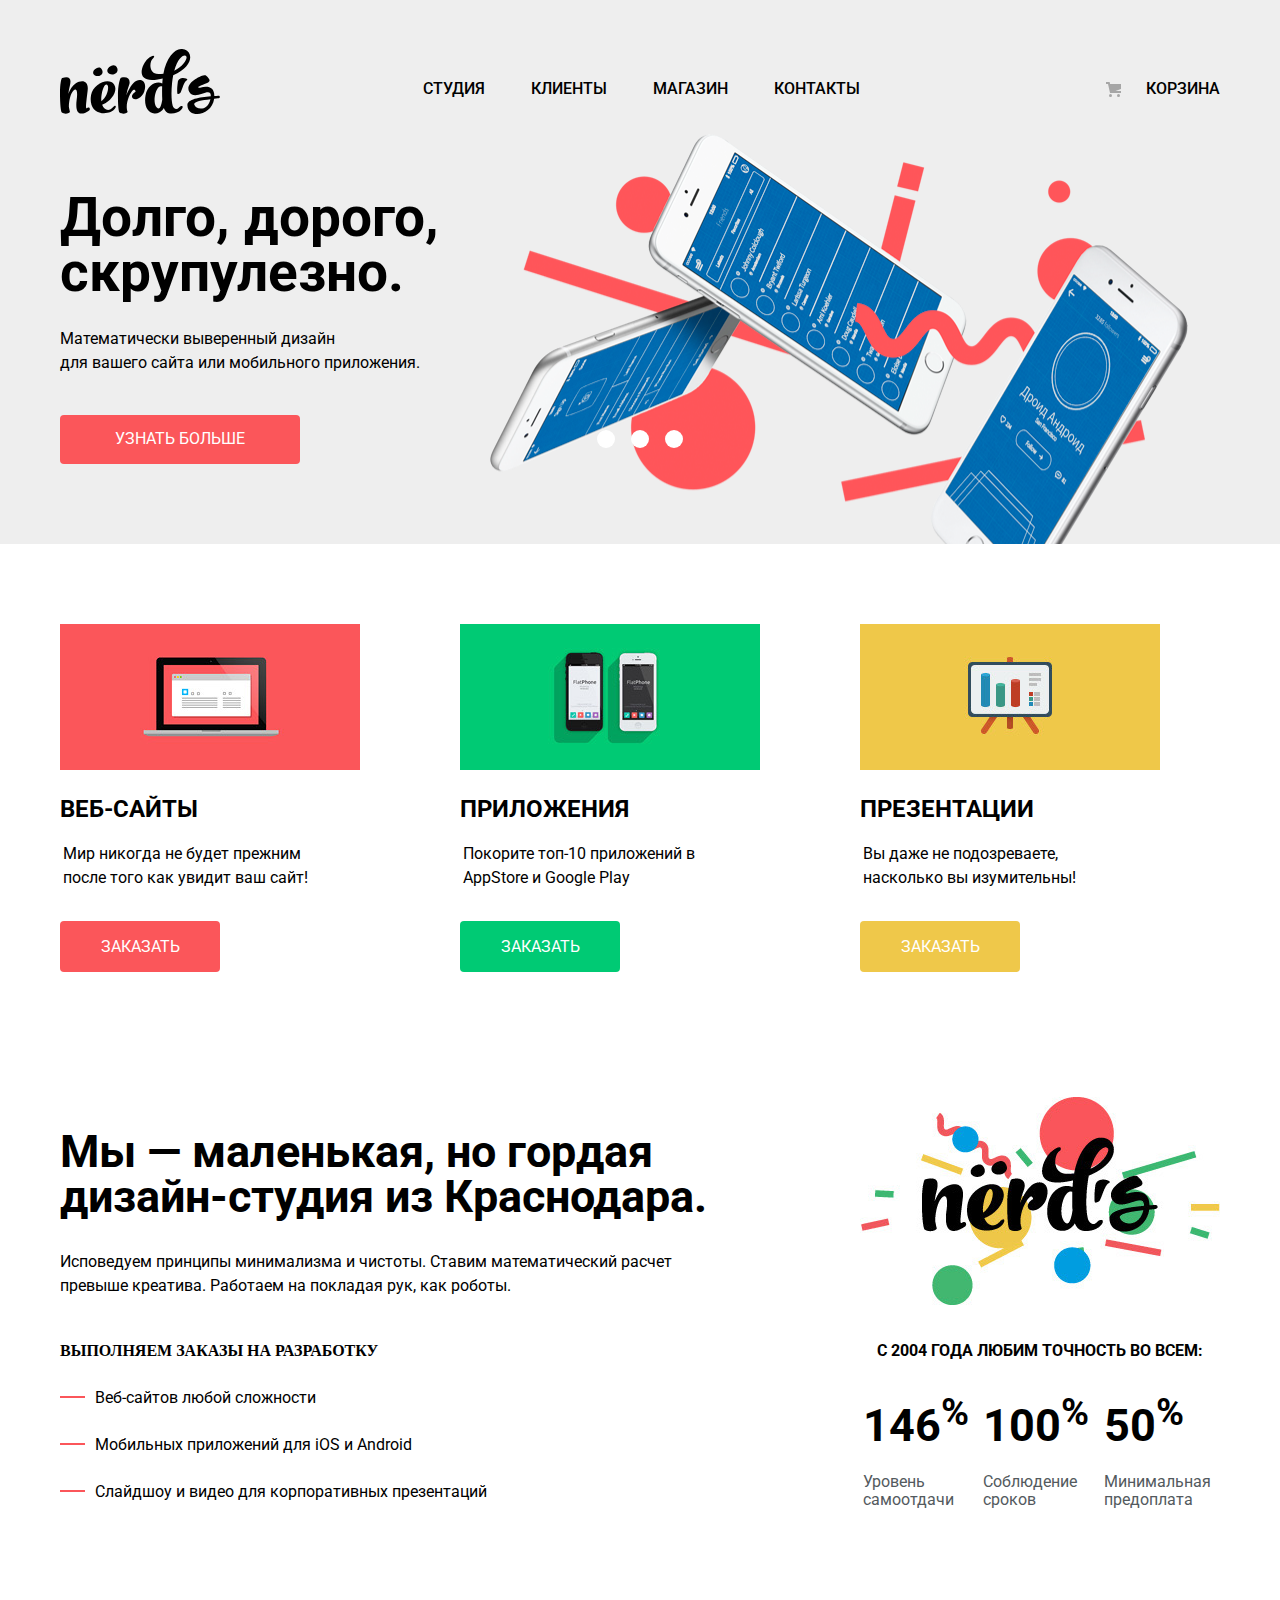
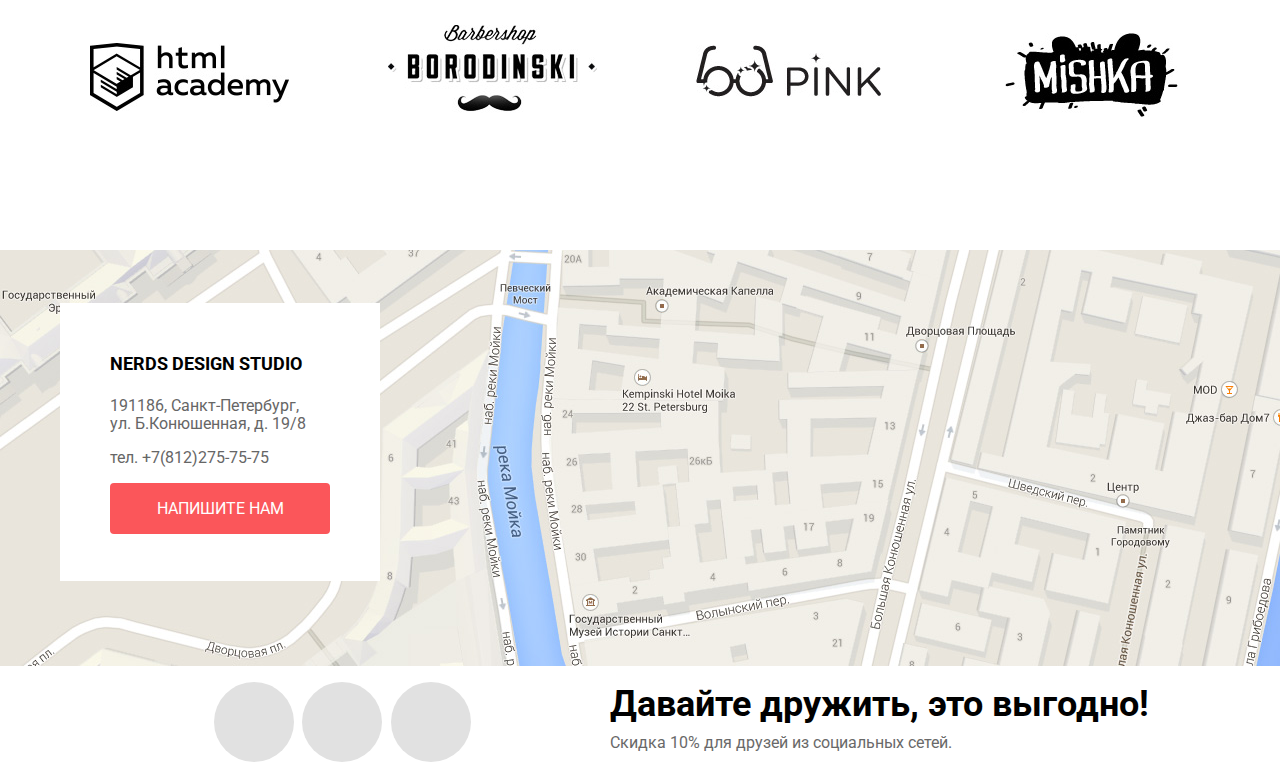
==== commit 4f228a28: "завершаем вестку" ====
--- a/index.html
+++ b/index.html
@@ -118,22 +118,24 @@
         </div>
     </main>
     <footer class="page-footer">
-        \
         <section class="contacts">
-            <div class="map"><img src="img/map.jpg" alt="" height="416" width="1440"></div>
-            <div class="write-us">
-                <h3>nerds design studio</h3>
-                <p>191186, Санкт-Петербург, ул. Б.Конюшенная, д. 19/8 </p> <p class="tel">тел. +7(812)275-75-75</p>
-                <a href="#" class="btn btn-red">напишите нам</a>
+            <div class="map">
+                <img src="img/map.jpg" alt="map" height="416" width="1440">
             </div>
-         
+            <div class="container">
+                <div class="write-us">
+                    <h3>nerds design studio</h3>
+                    <p>191186, Санкт-Петербург, ул. Б.Конюшенная, д. 19/8</p>
+                    <p class="tel">тел. +7(812)275-75-75</p>
+                    <a href="#" class="btn btn-red">напишите нам</a>
+                </div>
+            </div>
         </section>
-               
         <div class="footer-bottom">
             <ul class="social">
-                <li><a href="#" class="social-button"><span class="visually-hidden">ВКонтакте</span><img src="img/vk-icon.svg"></a></li>
-                <li><a href="img/fb-icon.svg" class="social-button"><span class="visually-hidden">Фейсбук</span></a></li>
-                <li><a href="img/insta-icon.svg" class="social-button"><span class="visually-hidden">Инстаграм</span></a></li>
+                <li><a href="#" class="social-button"><span class="visually-hidden">ВКонтакте</span></a></li>
+                <li><a href="#" class="social-button"><span class="visually-hidden">Фейсбук</span></a></li>
+                <li><a href="#" class="social-button"><span class="visually-hidden">Инстаграм</span></a></li>
             </ul>
             <div class="lets-friend">
                 <b>Давайте дружить, это выгодно!</b>
--- a/css/main.css
+++ b/css/main.css
@@ -209,19 +209,19 @@
 }
 
 .slider-1 {
-  background-image: url("slide1.png");
+  background-image: url("../img/slide1.png");
   background-repeat: no-repeat;
   background-position: 93% 0px;
 }
 
 .slider-2 {
-  background-image: url("slide2.png");
+  background-image: url("../img/slide2.png");
   background-repeat: no-repeat;
   background-position: 100% 0;
 }
 
 .slider-3 {
-  background-image: url("slide3.png");
+  background-image: url("../img/slide3.png");
   background-repeat: no-repeat;
   background-position: 100% 20px;
 }
@@ -301,43 +301,34 @@
     line-height: 30px;
     font-weight: bold;
     text-transform: uppercase;
+}
+
+.write-us {
+    margin-top: 53px;
     padding-left: 50px;
-
-}
-
-.write-us {
-    width: 320px;
-    margin-left:210px;
+    padding-right: 50px;
     padding-top:28px; 
     background-color: #ffffff;
-    padding-bottom:155px; 
+    padding-bottom:47px; 
 }
 
 .write-us p {
     font-size: 16px;
     line-height: 18px;
     color: #666666;
-    padding-left: 52px;
-    padding-top:7px;
-    width: 200px;
-       
+    width: 200px;     
 }
 
 .write-us .btn {
-    margin-top:30px;
     width: 220px;
-    margin-left:50px; 
 }
 .lets-friend {
     padding-top:20px;
-     
 }
 
 .lets-friend b{
     font-size: 36px;
-    line-height: 36px;
-     
-
+    line-height: 36px;    
 }
 
 .lets-friend p {
@@ -462,6 +453,42 @@
     color: #000000;
 }
 
+.pagination {
+    padding-bottom: 30px;
+}
+
+.pagination-link-next {
+    padding-left:78px ;
+    padding-right:78px; ;
+    background-color: #eeeeee;
+    text-transform: uppercase;
+    padding-bottom: 15px;
+    padding-top: 15px;
+}
+
+.pagination-link {
+    
+    padding-bottom: 15px;
+    padding-left: 21px;
+    padding-right: 21px;
+    padding-top: 15px;
+    background-color: #eeeeee;
+    border-radius: 4px;
+    margin-right:6px
+}
+
+.pagination-link:hover,
+.pagination-link:focus,
+.pagination-link-next:hover,
+.pagination-link-next:focus {
+    background-color: #dfdfdf;
+}
+
+.pagination-link:active,
+.pagination-link-next:active {
+      background-color: #d5d5d5;
+}
+
 .sorting-list a {
     font-size: 14px;
     line-height: 18px;
@@ -497,7 +524,7 @@
     text-transform: uppercase;
     display: flex;
     list-style: none;
-    width: 551px;
+    width: 510px;
 
 }
 
@@ -709,6 +736,11 @@
     position: relative;
 }
 
+.contacts .container {
+    position: relative;
+    display: flex;
+}
+
 
 .main-sorting-container {
     display: flex;
@@ -759,12 +791,24 @@
     color: #b2b2b2;
 }
 
-.user-menu .basket {
-    text-transform: uppercase;
-    background-image: url(img/cart-icon.svg);
+ .basket {
+    text-transform: uppercase;
+   
     background-repeat: no-repeat;
-}
-
+     position: relative;
+     padding-left: 40px;
+}
+
+.basket:after{
+    position:absolute;
+    content: "";
+    width: 16px;
+    height: 16px;
+     background-image: url(../img/cart-icon.svg);
+    background-repeat: no-repeat;
+    left: 0;
+    top: 8px;
+}
 
 .sorting-form {}
 
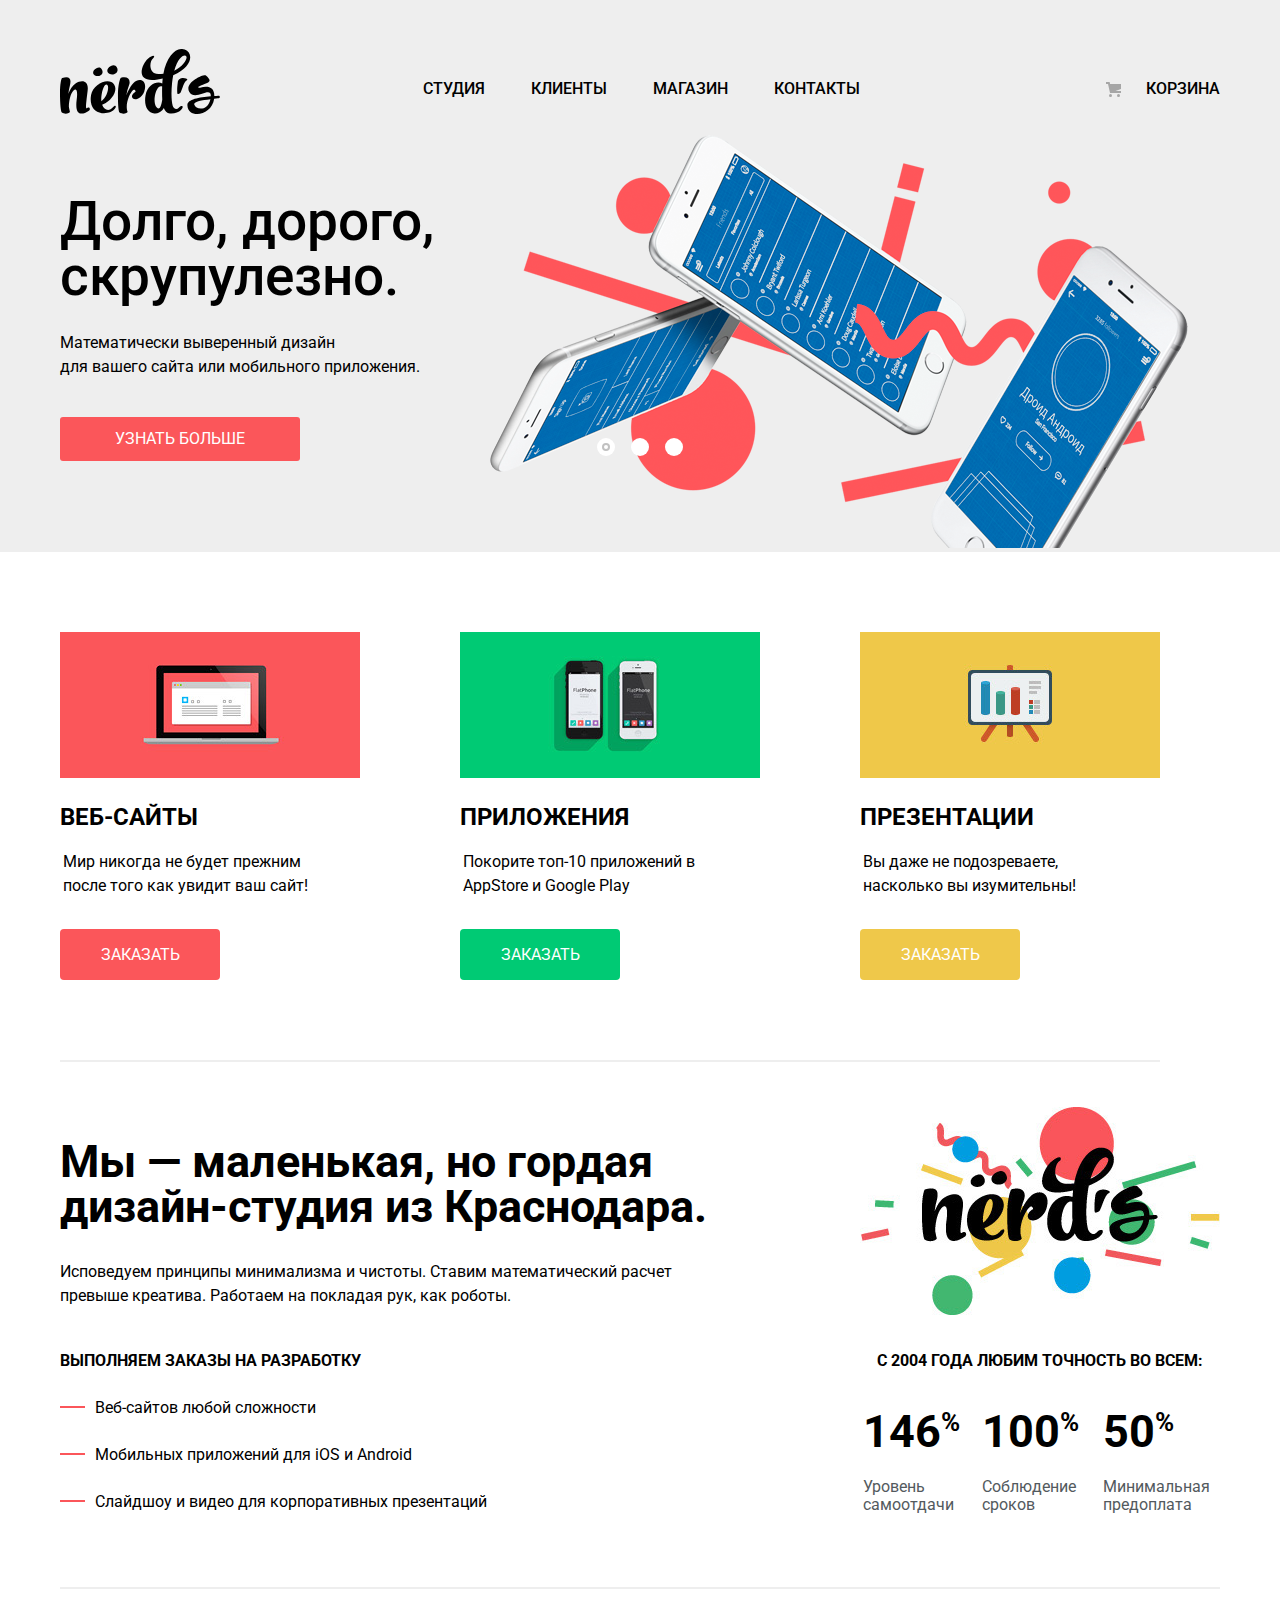
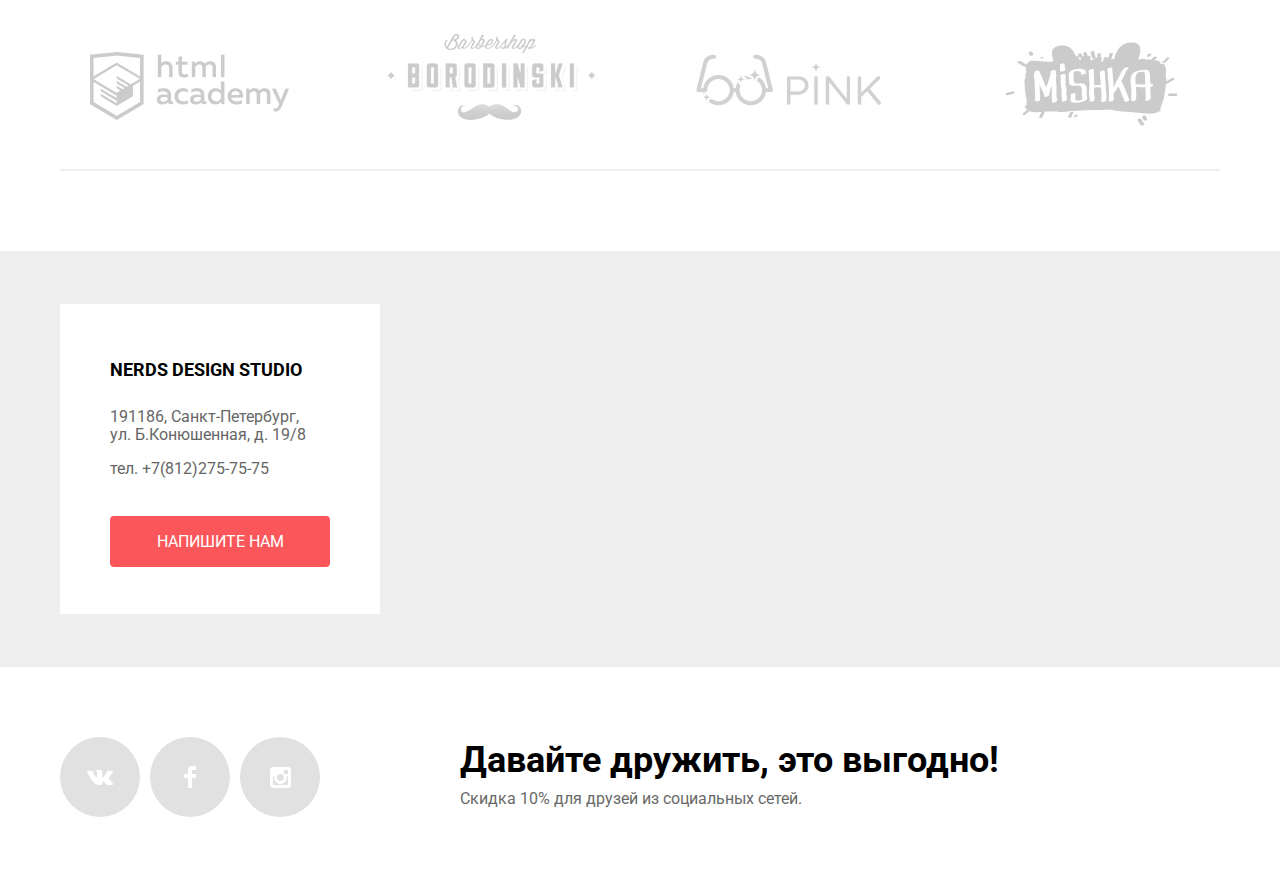
==== commit a0fff9fd: "заканчиваем разметку" ====
--- a/index.html
+++ b/index.html
@@ -2,6 +2,7 @@
 <html lang="ru">
 
 <head>
+
     <meta charset="utf-8">
     <title>HTML Academy: Нёрдс</title>
     <link href="https://fonts.googleapis.com/css?family=Roboto:400,500,700" rel="stylesheet">
@@ -25,29 +26,37 @@
                     <li class="basket"><a href="#">корзина</a></li>
                 </ul>
             </nav>
-            <section class="sliders ">
+        </div>
+        <section class="slider">
+            <div class="container">
+                <h2 class="visually-hidden">Преимущества</h2>
+                <input class="visually-hidden" type="radio" id="product-1" name="toggle" checked>
+                <input class="visually-hidden" type="radio" id="product-2" name="toggle">
+                <input class="visually-hidden" type="radio" id="product-3" name="toggle">
                 <div class="slider-controls">
-                  <i class="active"></i>
-                  <i></i>
-                  <i></i> 
-                </div>
-                <div class="slider slider-1">
-                    <h2>Долго, дорого,<br> скрупулезно.</h2>
-                    <p>Математически выверенный дизайн <br> для вашего сайта или мобильного приложения.</p>
-                    <a href="#" class="btn btn-red">узнать больше</a>
-                </div>
-                <div class="slider slider-2">
-                    <h2>Любим математику как никто другой.</h2>
-                    <p>Никакого креатива, только математические формулы <br>для расчета идеальных пропорций.</p>
-                    <a href="#" class="btn btn-red">узнать больше</a>
-                </div>
-                <div class="slider slider-3">
-                    <h2>Только ночь, <br>только хардкор</h2>
-                    <p>Работать днем как все? Мы против этого.<br>Ближе к полуночи работа только начинается.</p>
-                    <a href="#" class="btn btn-red">узнать больше</a>
-                </div>
-            </section>
-        </div>
+                    <label class="slider-controls-item slider-controls-item--1" for="product-1">Первый</label>
+                    <label class="slider-controls-item slider-controls-item--2" for="product-2">Второй</label>
+                    <label class="slider-controls-item slider-controls-item--3" for="product-3">Третий</label>
+                </div>
+                <ul class="slider-list">
+                    <li class="slider-item">
+                        <h3>Долго, дорого,<br> скрупулезно.</h3>
+                        <p>Математически выверенный дизайн<br> для вашего сайта или мобильного приложения.</p>
+                        <a class="slider-item-button button" href="#">Узнать больше</a>
+                    </li>
+                    <li class="slider-item">
+                        <h3>Любим математику как никто другой</h3>
+                        <p>Никакого креатива, только математические формулы для расчета идеальных пропорций.</p>
+                        <a class="slider-item-button button" href="#">Узнать больше</a>
+                    </li>
+                    <li class="slider-item">
+                        <h3>Только ночь,<br> только хардкор</h3>
+                        <p>Работать днем, как все? Мы против этого.<br> Ближе к полуночи работа только начинается.</p>
+                        <a class="slider-item-button button" href="#">Узнать больше</a>
+                    </li>
+                </ul>
+            </div>
+        </section>
     </header>
     <main class="page-main">
         <div class="container">
@@ -80,14 +89,17 @@
                     <b class="order-to-work">Выполняем заказы на разработку</b>
                     <ul class="about-us-list">
                         <div class="about-us-string">
-                            <div class="line"></div><li class="line-string">Веб-сайтов любой сложности</li>
-                            </div>
-                             <div class="about-us-string">
-                            <div class="line"></div><li>Мобильных приложений для iOS и Android</li>
-                          </div>
-                             <div class="about-us-string">
-                            <div class="line"></div><li class="line-string">Слайдшоу и видео для корпоративных презентаций</li>
-                       </div>
+                            <div class="line"></div>
+                            <li class="line-string">Веб-сайтов любой сложности</li>
+                        </div>
+                        <div class="about-us-string">
+                            <div class="line"></div>
+                            <li>Мобильных приложений для iOS и Android</li>
+                        </div>
+                        <div class="about-us-string">
+                            <div class="line"></div>
+                            <li class="line-string">Слайдшоу и видео для корпоративных презентаций</li>
+                        </div>
                     </ul>
                 </div>
                 <div class="us-statistic">
@@ -100,7 +112,7 @@
                             <td class="table-line-2">50<sup>%</sup></td>
                         </tr>
                         <tr>
-                            <td >Уровень самоотдачи</td>
+                            <td>Уровень самоотдачи</td>
                             <td class="table-line">Соблюдение сроков</td>
                             <td class="table-line-2">Минимальная предоплата</td>
                         </tr>
@@ -120,22 +132,37 @@
     <footer class="page-footer">
         <section class="contacts">
             <div class="map">
-                <img src="img/map.jpg" alt="map" height="416" width="1440">
+                <iframe src="https://www.google.com/maps/embed?pb=!1m10!1m8!1m3!1d8000.086608950653!2d30.437943!3d59.915188!3m2!1i1024!2i768!4f13.1!5e0!3m2!1sru!2sru!4v1522343609278" allowfullscreen></iframe>
             </div>
             <div class="container">
                 <div class="write-us">
                     <h3>nerds design studio</h3>
                     <p>191186, Санкт-Петербург, ул. Б.Конюшенная, д. 19/8</p>
                     <p class="tel">тел. +7(812)275-75-75</p>
-                    <a href="#" class="btn btn-red">напишите нам</a>
+                    <a href="#" class="btn btn-red write-us-btn">напишите нам</a>
                 </div>
             </div>
         </section>
-        <div class="footer-bottom">
+        <div class="footer-bottom container">
             <ul class="social">
-                <li><a href="#" class="social-button"><span class="visually-hidden">ВКонтакте</span></a></li>
-                <li><a href="#" class="social-button"><span class="visually-hidden">Фейсбук</span></a></li>
-                <li><a href="#" class="social-button"><span class="visually-hidden">Инстаграм</span></a></li>
+                <li>
+                    <a href="https://www.facebook.com/" class="social-button">
+                        <span class="visually-hidden">ВКонтакте</span>
+                        <svg xmlns="http://www.w3.org/2000/svg" width="26" height="15" viewBox="0 0 26 15"><path fill="#FFF" d="M16.138 11.51c.956-.309 2.18 2.04 3.483 2.939.978.681 1.727.534 1.727.534l3.473-.05s1.815-.112.957-1.554c-.071-.12-.503-1.069-2.585-3.022-2.177-2.043-1.882-1.712.739-5.244 1.597-2.153 2.236-3.468 2.036-4.028-.192-.539-1.365-.399-1.365-.399L20.69.713c-.381.001-.704.119-.851.515-.003.004-.621 1.666-1.445 3.079-1.741 2.989-2.436 3.148-2.724 2.961-.661-.433-.494-1.737-.494-2.664 0-2.897.432-4.105-.846-4.417-.427-.104-.739-.172-1.828-.182-1.392-.021-2.574 0-3.244.329-.445.223-.786.712-.579.74.26.035.843.16 1.155.586.401.552.389 1.789.389 1.789s.229 3.411-.54 3.834c-.528.29-1.25-.302-2.803-3.016-.793-1.388-1.392-2.922-1.392-2.922s-.116-.285-.326-.441c-.25-.185-.6-.244-.6-.244L.848.684S.29.7.085.946c-.182.218-.015.668-.015.668s2.909 6.881 6.203 10.347c3.02 3.182 6.452 2.971 6.452 2.971h1.555s.469-.054.709-.312c.224-.24.214-.691.214-.691s-.031-2.109.935-2.419z"/></svg>
+                    </a>
+                </li>
+                <li>
+                    <a href="https://vk.com/" class="social-button">
+                        <span class="visually-hidden">Фейсбук</span>
+                        <svg xmlns="http://www.w3.org/2000/svg" width="12" height="22" viewBox="0 0 12 22"><path fill="#FFF" d="M12 4V0H8a4 4 0 0 0-4 4v4H0v4h4v10h4V12h4V8H8V4h4z"/></svg>                        
+                    </a>
+                </li>
+                <li>
+                    <a href="#" class="social-button">
+                        <span class="visually-hidden">Инстаграм</span>
+                        <svg xmlns="http://www.w3.org/2000/svg" width="21" height="21" viewBox="0 0 21 21"><path fill="#FFF" d="M18 0H3C1.35 0 0 1.35 0 3v15c0 1.65 1.35 3 3 3h15c1.65 0 3-1.35 3-3V3c0-1.65-1.35-3-3-3zm-7.5 7c1.93 0 3.5 1.57 3.5 3.5S12.43 14 10.5 14 7 12.43 7 10.5 8.57 7 10.5 7zM18 18H3V9h1.181A6.504 6.504 0 0 0 4 10.5a6.5 6.5 0 1 0 13 0 6.45 6.45 0 0 0-.181-1.5H18v9zm0-11h-4V3h4v4z"/></svg>
+                    </a>
+                </li>
             </ul>
             <div class="lets-friend">
                 <b>Давайте дружить, это выгодно!</b>
@@ -146,10 +173,10 @@
     <section class="write-us-box ">
         <h3 class="visually-hidden">Форма обратной связи</h3>
         <form class="form-to-write-us">
-        <div class="write-and-close">  
-            <p class="form-to-write-title">Напишите нам</p>
-              <button type="button" class="button-close" ><span class="visually-hidden">Закрыть</span><img src="img/close-cross.svg"></button>
-            </div>  
+            <div class="write-and-close">
+                <p class="form-to-write-title">Напишите нам</p>
+                <button type="button" class="button-close"><span class="visually-hidden">Закрыть</span></button>
+            </div>
             <div class="name-email-wrap">
                 <p class="your-name-info">
                     <label for="your-name">Ваше имя:</label>
@@ -164,10 +191,19 @@
                 <label for="text-letter">Текст письма:</label>
                 <textarea id="text-letter" name="text-letter" placeholder="В свободной форме"></textarea>
             </p>
-             <button class="btn btn-red" type="submit">Отправить</button>
+            <button class="btn btn-red" type="submit">Отправить</button>
         </form>
-       
+
     </section>
+    <script>
+        var link = document.querySelector(".write-us-btn");
+        var popup = document.querySelector(".write-us-box");
+
+        link.addEventListener("click", function(evt) {
+            evt.preventDefault();
+            popup.classList.add("write-us-box-show");
+        });
+    </script>
 </body>
 
 </html>
--- a/css/main.css
+++ b/css/main.css
@@ -31,9 +31,18 @@
     text-align: center;
     padding: 17px;
     padding-bottom: 16px;
-    box-sizing: border-box;
+    -webkit-box-sizing: border-box;
+            box-sizing: border-box;
     border-radius: 4px;
-
+}
+
+.btn:active {
+    -webkit-box-shadow: inset 0 3px 0 rgba(0,0,0,0.1);
+            box-shadow: inset 0 3px 0 rgba(0,0,0,0.1);
+}
+
+.btn:active a {
+    opacity: 0.3;
 }
 
 .btn-red {
@@ -135,6 +144,7 @@
 .site-navigation a,
 .user-menu a {
     color: #000000;
+    padding-bottom:10px; 
 
 }
 
@@ -148,26 +158,18 @@
 .site-navigation a:active,
 .user-menu a:active {
     color: #a6a6a6;
-}
-
-.sliders {
-    position: relative;
-    background-color: #eeeeee;
-    
-}
-
-.slider-controls i {
-    position: relative;
-
-    display: inline-block;
-    width: 18px;
-    height: 18px;
-    padding: 8px;
-
-
-    border-radius: 50%;
-    cursor: pointer;
-   
+    
+}
+
+.site-navigation .current {
+      border-bottom: 2px solid red;
+}
+
+.slider {
+  position: relative;
+  
+  background-color: #eeeeee;
+
 }
 
 .slider-controls {
@@ -184,65 +186,141 @@
   transform: translateX(-50%);
 }
 
-.slider-controls .active::before {
+.slider-controls label {
+  position: relative;
   
-}
-
-.slider-controls i::after {
-    content: "";
-
-    position: absolute;
-    top: 8px;
-    left: 8px;
-    z-index: 1;
-
-    width: 18px;
-    height: 18px;
-
-    background: #ffffff;
-    
-     border-radius: 50%;
-}
-
-.slider-1 {
-  display: block;
-}
-
-.slider-1 {
+  display: inline-block;
+  width: 18px;
+  height: 18px;
+  padding: 8px;
+  
+  border-radius: 50%;
+  cursor: pointer;
+}
+
+.slider-controls label::after {
+  content: "";
+  
+  position: absolute;
+  top: 8px;
+  left: 8px;
+  z-index: 1;
+  
+  width: 18px;
+  height: 18px;
+  
+  background: #ffffff;
+  
+  border-radius: 50%;
+}
+
+.slider-list {
+  margin: 0;
+  padding: 0;
+  
+  list-style: none;
+}
+
+.slider-item {
+  display: none;
+  padding: 78px 0 80px 0;
+}
+
+.slider-item:nth-child(1) {
   background-image: url("../img/slide1.png");
   background-repeat: no-repeat;
-  background-position: 93% 0px;
-}
-
-.slider-2 {
+  background-position: 93% 1px;
+  padding-top:60px;
+    padding-bottom:91px; 
+}
+
+.slider-item:nth-child(2) {
   background-image: url("../img/slide2.png");
   background-repeat: no-repeat;
-  background-position: 100% 0;
-}
-
-.slider-3 {
+  background-position: 93% 1px;
+  padding-top:60px;
+    padding-bottom:91px; 
+}
+
+.slider-item:nth-child(3) {
   background-image: url("../img/slide3.png");
-  background-repeat: no-repeat;
-  background-position: 100% 20px;
-}
-
-
-
-
-.slider-1 h2,
-.slider-2 h2,
-.slider-3 h2 {
-    font-size: 55px;
-    line-height: 55px;
-}
-
-.slider-1 p,
-.slider-2 p,
-.slider-3 p {
-    font-size: 16px;
-    line-height: 24px;
-}
-
+  background-repeat: no-repeat; 
+  background-position: 93% 1px;
+  padding-top:60px;
+    padding-bottom:91px; 
+}
+
+#product-1:checked ~ .slider-list .slider-item:nth-child(1) {
+  display: block;
+}
+
+#product-2:checked ~ .slider-list .slider-item:nth-child(2) {
+  display: block;
+}
+
+#product-3:checked ~ .slider-list .slider-item:nth-child(3) {
+  display: block;
+}
+
+#product-1:checked ~ .slider-controls .slider-controls-item--1::before,
+#product-2:checked ~ .slider-controls .slider-controls-item--2::before,
+#product-3:checked ~ .slider-controls .slider-controls-item--3::before {
+  content: "";
+  position: absolute;
+  left: 50%;
+  top: 50%;
+  z-index: 2;
+  width: 4px;
+  height: 4px;
+  margin: -4px;
+  background-color: inherit;
+  border: 2px solid #c1c1c1;
+  border-radius: 50%;
+}
+
+.slider-item h3 {
+  max-width: 600px;
+  margin: 0;
+  margin-bottom: 27px;
+  
+  font-size: 55px;
+  line-height: 55px;
+  font-weight: 500;
+}
+
+.slider-item p {
+  max-width: 430px;
+  margin: 0;
+  margin-bottom: 38px;
+}
+
+.button {
+  display: block;
+  width: 240px;
+  padding: 13px 0;
+  
+  font-size: 16px;
+  line-height: 18px;
+  color: #ffffff;
+  text-transform: uppercase;
+  text-align: center;
+  text-decoration: none;
+  
+  background-color: #fb565a;
+  border-radius: 3px;
+  border: none;
+}
+
+.button:hover,
+.button:focus {
+  background-color: #e74246;
+}
+
+.button:active {
+  background-color: #d7373b;
+  color: rgba(255, 255, 255, 0.3);
+  box-shadow: 0 3px rgba(0, 0, 0, 0.1) inset;
+}
 
 .servises-item h3 {
     font-size: 24px;
@@ -259,6 +337,18 @@
     list-style: none;
 }
 
+.table-line sup {
+  font-size:26px;
+}
+
+.table-line-2 sup {
+     font-size:26px;
+}
+
+sup {
+    font-size:26px;
+}
+
 .about-us-title {
     font-size: 45px;
     line-height: 45px;
@@ -272,7 +362,6 @@
 }
 
 .order-to-work {
-    font-family: "Myriad Pro";
     font-size: 16px;
     line-height: 24px;
     text-transform: uppercase;
@@ -301,29 +390,35 @@
     line-height: 30px;
     font-weight: bold;
     text-transform: uppercase;
+    padding-top:5px;
+    padding-bottom:5px 
 }
 
 .write-us {
-    margin-top: 53px;
     padding-left: 50px;
     padding-right: 50px;
     padding-top:28px; 
     background-color: #ffffff;
     padding-bottom:47px; 
+    position: absolute;
+    left: 20px;
+    top: 53px;
 }
 
 .write-us p {
     font-size: 16px;
     line-height: 18px;
     color: #666666;
-    width: 200px;     
+    width: 200px;  
 }
 
 .write-us .btn {
+   
     width: 220px;
 }
 .lets-friend {
-    padding-top:20px;
+    margin-left: 140px;
+    padding-top:5px; 
 }
 
 .lets-friend b{
@@ -345,35 +440,85 @@
     font-size: 45px;
     line-height: 45px;
     font-weight: 500;
+    margin-top:0;
 }
 
 .form-to-write-us label {
     font-size: 16px;
     line-height: 18px;
     font-weight: bold;
+    padding-bottom: 10px;
 }
 
 .form-to-write-us input:placeholder-shown {
     font-size: 16px;
     line-height: 18px;
     color: #444444;
-}
+    width: 360px;
+    height: 50px;
+    border-radius: 4px;
+    border:2px solid #d7dcde;
+}
+
+.form-to-write-us input:placeholder-shown:hover{
+    border:2px solid #b4b9bb;
+    color:#b4b9bb;
+}
+
+
 
 .form-to-write-us textarea:placeholder-shown {
     font-size: 16px;
     line-height: 18px;
     color: #444444;
-}
-
+    height: 118px;
+    border-radius: 4px;
+    border:2px solid #d7dcde;
+    margin-bottom:30px;
+}
+
+.form-to-write-us textarea:placeholder-shown:hover {
+    border:2px solid #b4b9bb;
+    color:#b4b9bb;
+}
+
+.form-to-write-us textarea:placeholder-shown:focus,
+.form-to-write-us input:placeholder-shown:focus {
+    border: 2px solid #000000;
+    color:#000000;
+}
+
+.form-to-write-us input:placeholder-shown:invalid,
+.form-to-write-us textarea:placeholder-shown:invalid{
+    border: 2px solid #e74246;
+    color: #e74246;
+}
+
+.form-to-write-us .btn-red {
+    width: 260px; 
+    margin-bottom:10px; 
+}
 
 .sorting-container label {
     font-size: 16px;
     line-height: 20px;
     color: #283136;
-}
+ 
+}
+
+
+
+.sorting-container:not(:first-child) label {
+    padding-bottom:20px; 
+}
+
+.rubber{
+   margin-bottom: 26px; 
+}
+
 .catalog-item {
     position: relative;
-    margin-bottom: 33px;
+    margin-bottom: 32px;
     padding-top: 42px;
     background-color: #eeeeee;
     border-radius: 4px;
@@ -388,7 +533,9 @@
     border-radius: 50%;
     left: 15px;
     top: 13px;
-    box-shadow: 25px 0 0 #ffffff,
+    -webkit-box-shadow: 25px 0 0 #ffffff,
+                50px 0 0 #ffffff;
+            box-shadow: 25px 0 0 #ffffff,
                 50px 0 0 #ffffff;
     
 }
@@ -439,13 +586,110 @@
 
 .catalog-list {
     list-style: none;
+    display: -webkit-box;
+    display: -ms-flexbox;
     display: flex;
     width: 760px;
     margin: 0;
-    padding: 0;
-    flex-wrap: wrap;
-    justify-content: space-between;
-    
+    padding-bottom:38px ;
+    padding-left:0;
+    padding-right:0;
+    padding-top:0;
+    -ms-flex-wrap: wrap;
+        flex-wrap: wrap;
+    -webkit-box-pack: justify;
+        -ms-flex-pack: justify;
+            justify-content: space-between;
+    
+}
+
+.check-label {
+    padding-left: 34px;
+    background-repeat: no-repeat;   
+    color:#283136;
+    position: relative;
+}
+
+.check-label-1::before {
+    position: absolute;
+    content: "";
+    width: 25px;
+    height: 25px;
+    top: 0;
+    left: 0;
+    background-image: url(../img/radio-off.svg);
+    opacity: 0.4;
+}
+
+.sorting-container input:checked + .check-label-1::before {
+      background-image: url(../img/radio-on.svg);
+}
+
+.check-label::before {
+    position: absolute;
+    content: "";
+    width: 23px;
+    height: 23px;
+    top: 0;
+    left: 0;
+    background-image: url(../img/checkbox-off.svg);
+    opacity: 0.4;
+}
+.sorting-container input:checked + .check-label::before {
+     background-image: url(../img/checkbox-on.svg);
+     width: 27px;
+}
+
+.check-label:hover::before {
+    opacity: 1;
+}
+
+.check-label-1:hover::before {
+    opacity: 1;
+}
+
+.sorting-container input:disabled + .check-label::before {
+    opacity: 0.1;
+}
+
+.sorting-container input:disabled + .check-label{
+    color: rgba(0,0,0,0.3);
+}
+
+.sorting-container input:disabled + .check-label-1::before {
+    opacity: 0.1;
+}
+
+.sorting-container input:disabled + .check-label-1{
+    color: rgba(0,0,0,0.3);
+}
+
+.check-label:hover,
+.check-label:focus {
+    color: #000000;
+}
+
+
+
+
+
+.check-label:active {
+    
+}
+
+.check-label-1 {
+    background-repeat: no-repeat;
+    position: relative;
+    padding-left: 34px;
+}
+
+.check-label-1:hover,
+.check-label-1:focus {
+    color:#000000;
+}
+
+.sorting-arrows .no-active{
+  opacity:0.2;
 }
 
 
@@ -454,7 +698,7 @@
 }
 
 .pagination {
-    padding-bottom: 30px;
+    padding-bottom: 80px;
 }
 
 .pagination-link-next {
@@ -474,14 +718,22 @@
     padding-top: 15px;
     background-color: #eeeeee;
     border-radius: 4px;
-    margin-right:6px
-}
+    margin-right:6px;
+}
+
+.pagination .active {
+    background-color: #ffffff;
+    border: 3px solid #dbdbdb;
+}
+
 
 .pagination-link:hover,
+.pagination-link-next:hover {
+    background-color: #dfdfdf;
+}
 .pagination-link:focus,
-.pagination-link-next:hover,
-.pagination-link-next:focus {
-    background-color: #dfdfdf;
+.pagination-link-next:focus, {
+    background-color: #ffffff;
 }
 
 .pagination-link:active,
@@ -492,7 +744,7 @@
 .sorting-list a {
     font-size: 14px;
     line-height: 18px;
-    color: #eaeaea;
+    color: #b2b2b2;
     text-transform: uppercase;
 }
 
@@ -501,6 +753,13 @@
     color: #8f8f8f;
 }
 
+.cart-label {
+    margin-bottom: 30px;
+}
+
+.tel {
+    padding-bottom: 22px;
+}
 .sorting-list a:active {
     color: #000000;
 }
@@ -512,9 +771,22 @@
     width: 190px;
 }
 
+.logo:hover,
+.logo:focus {
+    opacity: 0.8;
+}
+
+.logo:active {
+    opacity: 0.3;
+}
+
 .navigation {
-    display: flex;
-    justify-content: space-between;
+    display: -webkit-box;
+    display: -ms-flexbox;
+    display: flex;
+    -webkit-box-pack: justify;
+        -ms-flex-pack: justify;
+            justify-content: space-between;
 
 }
 
@@ -522,10 +794,17 @@
     font-size: 16px;
     line-height: 30px;
     text-transform: uppercase;
+    display: -webkit-box;
+    display: -ms-flexbox;
     display: flex;
     list-style: none;
     width: 510px;
 
+}
+.catalog-button {
+    margin-left: 80px;
+    width: 200px;
+    margin-bottom: 42px;
 }
 
 .site-navigation li {
@@ -541,44 +820,22 @@
     min-height: 70px;
 }
 
-.slider {
-    display: none;
-    padding-bottom: 80px;
-    padding-top: 10px;
-}
-
-.slider h2 {
-    margin-bottom: 0;
-}
-
-.slider p {
-    padding-top: 11px;
-    padding-bottom: 40px;
-    margin-bottom: 0;
-}
-
-.slider a {
-    padding-top: 15px;
-}
-
-.slider .btn {
-    width: 240px;
-
-}
-
-.slider-1 {
-    display: block;
-}
+
 
 .services {
     padding-bottom: 80px;
     padding-top: 80px;
     width: 1100px;
+    border-bottom: 2px solid #eeeeee;
 }
 
 .servises-list {
-    display: flex;
-    justify-content: space-between;
+    display: -webkit-box;
+    display: -ms-flexbox;
+    display: flex;
+    -webkit-box-pack: justify;
+        -ms-flex-pack: justify;
+            justify-content: space-between;
     margin: 0;
     padding: 0;
 }
@@ -611,9 +868,11 @@
 
 
 .info {
+    display: -webkit-box;
+    display: -ms-flexbox;
     display: flex;
     padding-top: 45px;
-    padding-bottom: 50px;
+    padding-bottom: 18px;
 }
 
 
@@ -638,13 +897,20 @@
 }
 
 .about-us-string {
+  display: -webkit-box;
+  display: -ms-flexbox;
   display: flex;
     padding-bottom:23px; 
 }
 
 .us-statistic {
-    display: flex;
-    flex-direction: column;
+    display: -webkit-box;
+    display: -ms-flexbox;
+    display: flex;
+    -webkit-box-orient: vertical;
+    -webkit-box-direction: normal;
+        -ms-flex-direction: column;
+            flex-direction: column;
     width: 390px;
     padding-left: 145px;
 
@@ -658,25 +924,29 @@
 .table-statistic td{
     padding-top:32px;
     margin-bottom:0;
-   padding-bottom:o;
+   padding-bottom:0;
     margin-left: 0;
  
 }
 .table-line {
-     padding-left:8px; 
+     padding-left:15px; 
 }
 .table-line-2 {
-     padding-left:9px;
+     padding-left:17px;
      
 }
 
 
 .partners {
+    display: -webkit-box;
+    display: -ms-flexbox;
     display: flex;
     padding:0;
     padding-left:30px;
-    padding-top:16px;
-    padding-bottom:110px; 
+    padding-top:45px;
+    padding-bottom:36px;
+    border-top: 2px solid #eeeeee;
+    border-bottom: 2px solid #eeeeee;
 }
 
 .partners li:not(:first-child) {
@@ -694,24 +964,41 @@
 }
 
 .footer-bottom {
-    display: flex;
-    padding-left: 140px;
-}
-
-.lets-friend {
-    padding-left: 135px;
-}
+    display: -webkit-box;
+    display: -ms-flexbox;
+    display: flex;
+    padding-bottom: 70px;
+    padding-top: 70px;
+}
+
+
 .map {
     background-color: #eeeeee;
-    display: flex;
-    justify-content: center;
+    display: -webkit-box;
+    display: -ms-flexbox;
+    display: flex;
+    -webkit-box-pack: center;
+        -ms-flex-pack: center;
+            justify-content: center;
    position: absolute;
+    width: 100%;
+}
+
+.map iframe {
+     width:100%;
+    height:416px;
+    border:0;  
 }
 .social {
-    display: flex;
-    width:265px;
-    justify-content:space-around;
-    padding-left:70px; 
+    display: -webkit-box;
+    display: -ms-flexbox;
+    display: flex;
+    width:260px;
+    -webkit-box-pack:justify;
+        -ms-flex-pack:justify;
+            justify-content:space-between;
+    padding-left:0;
+    margin: 0;
 }
 
 .social-button {
@@ -719,7 +1006,15 @@
     width: 80px;
     border-radius: 50%;
     background-color: #e1e1e1;
-    display: block;    
+    display: -webkit-box;
+    display: -ms-flexbox;
+    display: flex;
+    -webkit-box-pack: center;
+        -ms-flex-pack: center;
+            justify-content: center;
+    -webkit-box-align: center;
+        -ms-flex-align: center;
+            align-items: center;
 }
 
 .social-button:hover,
@@ -729,53 +1024,96 @@
 
 .social-button:active {
     background-color: #d7373b;
+    -webkit-box-shadow: inset 0 3px 0 rgba(0,0,0,0.1);
+            box-shadow: inset 0 3px 0 rgba(0,0,0,0.1);
+}
+
+.social-button:active svg {
+    opacity: 0.3;
 }
 
 .contacts {
    min-height: 416px;
     position: relative;
+    padding-top:64px; 
 }
 
 .contacts .container {
     position: relative;
-    display: flex;
 }
 
 
 .main-sorting-container {
-    display: flex;
-    flex-direction: column;
+    display: -webkit-box;
+    display: -ms-flexbox;
+    display: flex;
+    -webkit-box-orient: vertical;
+    -webkit-box-direction: normal;
+        -ms-flex-direction: column;
+            flex-direction: column;
     width: 260px;
 }
 
 
 .page-main {
-    display: flex;
-    flex-direction: column;
+    display: -webkit-box;
+    display: -ms-flexbox;
+    display: flex;
+    -webkit-box-orient: vertical;
+    -webkit-box-direction: normal;
+        -ms-flex-direction: column;
+            flex-direction: column;
+    
 }
 
 .page-main-inner .container {
+    display: -webkit-box;
+    display: -ms-flexbox;
     display: flex;
 }
 
 .page-main-inner {
-    padding-top: 50px;
+    padding-top: 57px;
 }
 
 .sorting {
-    display: flex;
-    justify-content: space-between;
+    display: -webkit-box;
+    display: -ms-flexbox;
+    display: flex;
+    -webkit-box-pack: justify;
+        -ms-flex-pack: justify;
+            justify-content: space-between;
     width: 760px;
+    padding-bottom:50px;
 }
 
 .sorting-container {
-    display: flex;
-
-}
-
+    display: -webkit-box;
+    display: -ms-flexbox;
+    display: flex;
+   
+    margin: 0;
+    padding: 0;
+    
+    border: none;
+
+}
+.sorting-arrows {
+    width: 40px;
+    display: -webkit-box;
+    display: -ms-flexbox;
+    display: flex;
+    -webkit-box-pack: justify;
+        -ms-flex-pack: justify;
+            justify-content: space-between;
+    opacity: 1;
+}
 .sorting-list {
-    display: flex;
-
+    display: -webkit-box;
+    display: -ms-flexbox;
+    display: flex;
+    margin: 0;
+    padding-left:240px; 
 }
 
 .sorting-list li {
@@ -784,11 +1122,17 @@
 
 .sorting b {
     text-transform: uppercase;
+    font-size: 18px;
+    line-height: 18px;
 }
 
 .sorting-item {
-    padding-right: 20px;
+    padding-right: 26px;
     color: #b2b2b2;
+}
+
+.sorting-item.active a{
+    color: #000000;
 }
 
  .basket {
@@ -821,14 +1165,19 @@
     font-size: 55px;
     line-height: 55px;
     padding-top: 20px;
-    padding-bottom: 117px;
+    padding-bottom: 110px;
     text-align: center;
     margin-bottom: 0;
 }
 
 .catalog {
-    display: flex;
-    flex-direction: column;
+    display: -webkit-box;
+    display: -ms-flexbox;
+    display: flex;
+    -webkit-box-orient: vertical;
+    -webkit-box-direction: normal;
+        -ms-flex-direction: column;
+            flex-direction: column;
     padding-left: 140px;
 }
 
@@ -838,26 +1187,56 @@
 
 .partners li {
     list-style-type: none;
+    opacity: 0.2
+}
+
+.partners li:hover,
+.partners li:focus {
+ opacity: 1;
+}
+
+.partners li:active{
+    opacity: 0.1;
 }
 
 
 .write-us-box {
     width: 760px;
-    outline: 1px solid;
     padding-bottom: 80px;
     padding-left: 100px;
     padding-right: 100px;
     padding-top: 75px;
     display: none;
+    position: fixed;
+    left: 50%;
+    top: 100px;
+    background-color: #ffffff;
+    -webkit-transform: translateX(-50%);
+            transform: translateX(-50%);
+    -webkit-box-shadow: 0 0 40px rgba(0,0,0,0.75);
+            box-shadow: 0 0 40px rgba(0,0,0,0.75);
+}
+
+.write-us-box-show {
+    display: block;
 }
 
 .name-email-wrap {
-    display: flex;
+    display: -webkit-box;
+    display: -ms-flexbox;
+    display: flex;
+    -webkit-box-pack: justify;
+        -ms-flex-pack: justify;
+            justify-content: space-between;
 }
 
 .write-and-close {
-    display: flex;
-    justify-content: space-between;
+    display: -webkit-box;
+    display: -ms-flexbox;
+    display: flex;
+    -webkit-box-pack: justify;
+        -ms-flex-pack: justify;
+            justify-content: space-between;
 }
 
 
@@ -869,26 +1248,36 @@
 .your-name-info,
 .u-email-info,
 .text-letter-info {
-    display: flex;
-    flex-direction: column;
+    display: -webkit-box;
+    display: -ms-flexbox;
+    display: flex;
+    -webkit-box-orient: vertical;
+    -webkit-box-direction: normal;
+        -ms-flex-direction: column;
+            flex-direction: column;
 }
 
 .range-filter {
     width: 260px;
     margin-top: 49px;
 }
-.sorting-container {
- margin: 0;
- padding: 0;
-    
-    border: none;
-}
+
 
 .sorting-container legend {
     font-size: 18px;
     line-height: 24px;
     text-transform: uppercase;
     font-weight: 700;
+    
+}
+
+.sorting-container:not(:first-child) legend {
+    padding-bottom: 20px;   
+}
+
+
+.sorting-container-features {
+    padding-top: 27px;
 }
 
 .range-controls {
@@ -931,7 +1320,8 @@
     border: 8px solid #ffffff;
     background-color: #ababab;
     border-radius: 50%;
-    box-shadow: 0 2px 1px 0 #cfcfcf;
+    -webkit-box-shadow: 0 2px 1px 0 #cfcfcf;
+            box-shadow: 0 2px 1px 0 #cfcfcf;
     cursor: pointer;
 }
 
@@ -972,3 +1362,22 @@
 .max-price {
   text-align: right;
 }
+
+.button-close {
+    background-color: #ffffff;
+    border: none;
+    background-image: url(../img/close-cross.svg);
+    background-repeat: no-repeat;
+    height: 21px;
+    width: 21px;
+    opacity: 0.3;
+}
+
+.button-close:focus,
+.button-close:hover {
+    opacity: 1;
+}
+
+.button-close:active {
+    opacity: 0.1;
+}
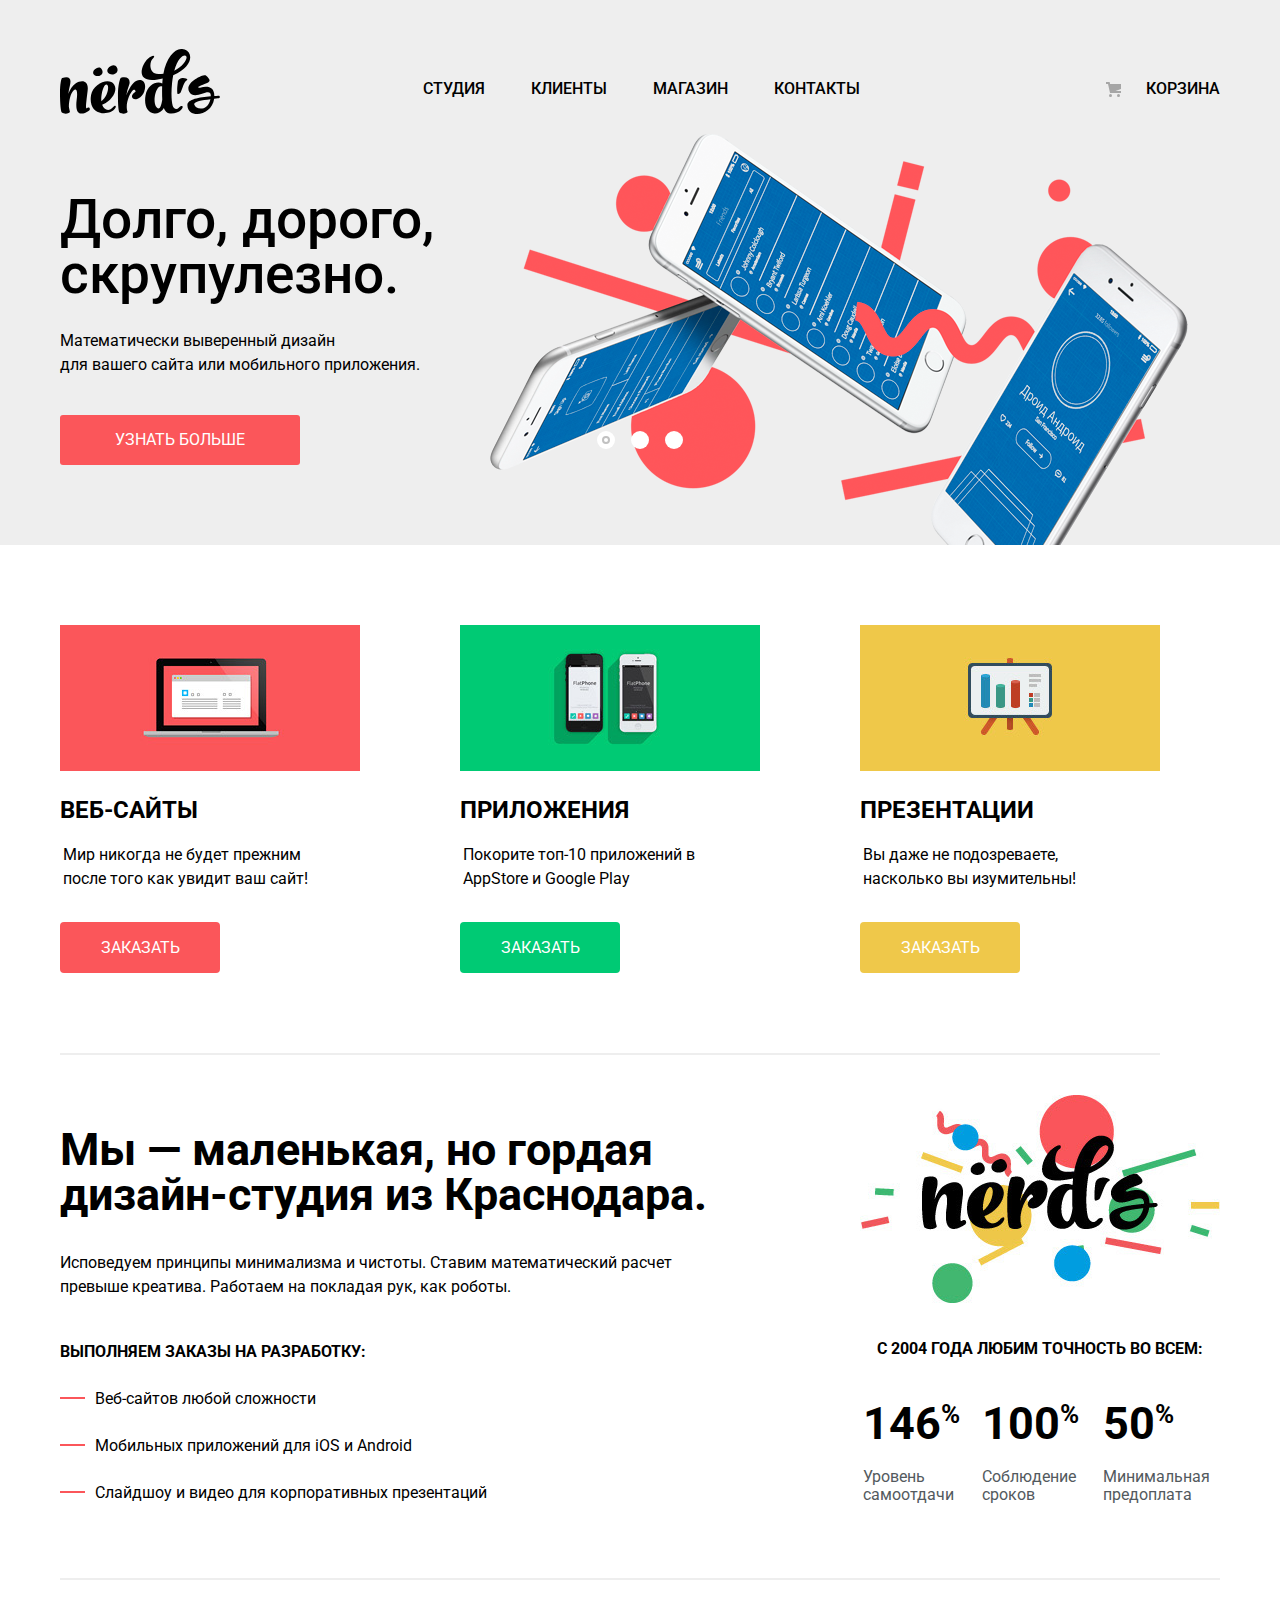
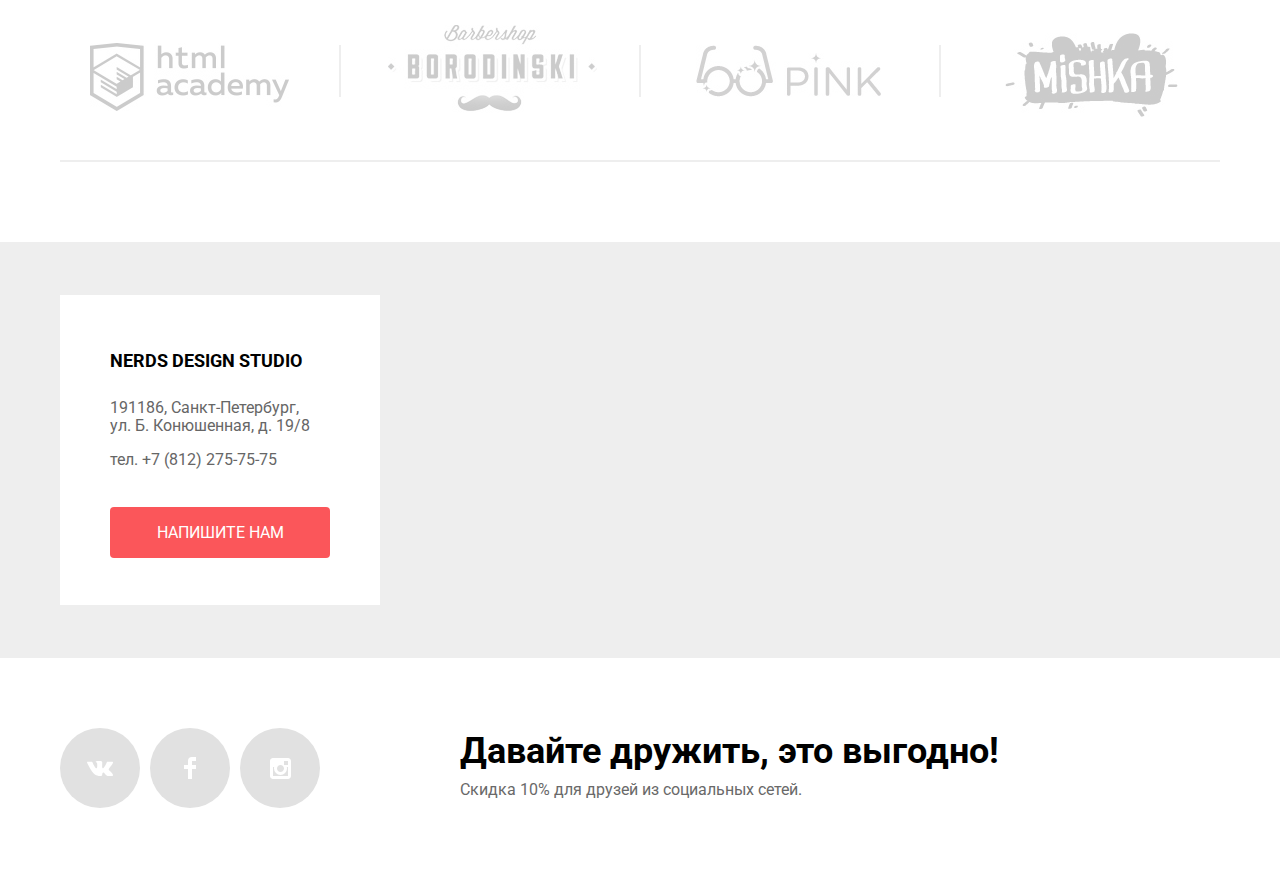
==== commit 2fb7d86d: "финальная проверка" ====
--- a/index.html
+++ b/index.html
@@ -86,7 +86,7 @@
                 <div class="about-us">
                     <b class="about-us-title">Мы &mdash; маленькая, но гордая дизайн-студия из Краснодара.</b>
                     <p>Исповедуем принципы минимализма и чистоты. Ставим математический расчет превыше креатива. Работаем на покладая рук, как роботы.</p>
-                    <b class="order-to-work">Выполняем заказы на разработку</b>
+                    <b class="order-to-work">Выполняем заказы на разработку:</b>
                     <ul class="about-us-list">
                         <div class="about-us-string">
                             <div class="line"></div>
@@ -137,8 +137,8 @@
             <div class="container">
                 <div class="write-us">
                     <h3>nerds design studio</h3>
-                    <p>191186, Санкт-Петербург, ул. Б.Конюшенная, д. 19/8</p>
-                    <p class="tel">тел. +7(812)275-75-75</p>
+                    <p>191186, Санкт-Петербург, ул.&nbsp;Б.&nbsp;Конюшенная, д. 19/8</p>
+                    <p class="tel">тел. +7 (812) 275-75-75</p>
                     <a href="#" class="btn btn-red write-us-btn">напишите нам</a>
                 </div>
             </div>
@@ -193,17 +193,7 @@
             </p>
             <button class="btn btn-red" type="submit">Отправить</button>
         </form>
-
     </section>
-    <script>
-        var link = document.querySelector(".write-us-btn");
-        var popup = document.querySelector(".write-us-box");
-
-        link.addEventListener("click", function(evt) {
-            evt.preventDefault();
-            popup.classList.add("write-us-box-show");
-        });
-    </script>
 </body>
 
 </html>
--- a/css/main.css
+++ b/css/main.css
@@ -32,13 +32,13 @@
     padding: 17px;
     padding-bottom: 16px;
     -webkit-box-sizing: border-box;
-            box-sizing: border-box;
+    box-sizing: border-box;
     border-radius: 4px;
 }
 
 .btn:active {
-    -webkit-box-shadow: inset 0 3px 0 rgba(0,0,0,0.1);
-            box-shadow: inset 0 3px 0 rgba(0,0,0,0.1);
+    -webkit-box-shadow: inset 0 3px 0 rgba(0, 0, 0, 0.1);
+    box-shadow: inset 0 3px 0 rgba(0, 0, 0, 0.1);
 }
 
 .btn:active a {
@@ -61,7 +61,7 @@
 
 .btn-grey {
     color: #000000;
-     width: 260px;
+    width: 260px;
     background-color: #eeeeee;
     border-radius: 4px;
 }
@@ -144,7 +144,7 @@
 .site-navigation a,
 .user-menu a {
     color: #000000;
-    padding-bottom:10px; 
+    padding-bottom: 10px;
 
 }
 
@@ -158,168 +158,162 @@
 .site-navigation a:active,
 .user-menu a:active {
     color: #a6a6a6;
-    
+
 }
 
 .site-navigation .current {
-      border-bottom: 2px solid red;
+    border-bottom: 2px solid red;
 }
 
 .slider {
-  position: relative;
-  
-  background-color: #eeeeee;
+    position: relative;
+
+    background-color: #eeeeee;
 
 }
 
 .slider-controls {
-  position: absolute;
-  left: 50%;
-  bottom: 104px;
-  z-index: 100;
-  
-  width: 160px;
-  height: 18px;
-
-  text-align: center;
-  font-size: 0;
-  transform: translateX(-50%);
+    position: absolute;
+    left: 50%;
+    bottom: 104px;
+    z-index: 100;
+
+    width: 160px;
+    height: 18px;
+
+    text-align: center;
+    font-size: 0;
+    transform: translateX(-50%);
 }
 
 .slider-controls label {
-  position: relative;
-  
-  display: inline-block;
-  width: 18px;
-  height: 18px;
-  padding: 8px;
-  
-  border-radius: 50%;
-  cursor: pointer;
+    position: relative;
+
+    display: inline-block;
+    width: 18px;
+    height: 18px;
+    padding: 8px;
+
+    border-radius: 50%;
+    cursor: pointer;
 }
 
 .slider-controls label::after {
-  content: "";
-  
-  position: absolute;
-  top: 8px;
-  left: 8px;
-  z-index: 1;
-  
-  width: 18px;
-  height: 18px;
-  
-  background: #ffffff;
-  
-  border-radius: 50%;
+    content: "";
+
+    position: absolute;
+    top: 8px;
+    left: 8px;
+    z-index: 1;
+
+    width: 18px;
+    height: 18px;
+
+    background: #ffffff;
+
+    border-radius: 50%;
 }
 
 .slider-list {
-  margin: 0;
-  padding: 0;
-  
-  list-style: none;
+    margin: 0;
+    padding: 0;
+
+    list-style: none;
 }
 
 .slider-item {
-  display: none;
-  padding: 78px 0 80px 0;
+    display: none;
+    padding: 58px 0 80px 0;
 }
 
 .slider-item:nth-child(1) {
-  background-image: url("../img/slide1.png");
-  background-repeat: no-repeat;
-  background-position: 93% 1px;
-  padding-top:60px;
-    padding-bottom:91px; 
+    background-image: url("../img/slide1.png");
+    background-repeat: no-repeat;
+    background-position: 93% -1px;
 }
 
 .slider-item:nth-child(2) {
-  background-image: url("../img/slide2.png");
-  background-repeat: no-repeat;
-  background-position: 93% 1px;
-  padding-top:60px;
-    padding-bottom:91px; 
+    background-image: url("../img/slide2.png");
+    background-repeat: no-repeat;
+    background-position: 93% 1px;
 }
 
 .slider-item:nth-child(3) {
-  background-image: url("../img/slide3.png");
-  background-repeat: no-repeat; 
-  background-position: 93% 1px;
-  padding-top:60px;
-    padding-bottom:91px; 
+    background-image: url("../img/slide3.png");
+    background-repeat: no-repeat;
+    background-position: 93% 1px;
 }
 
 #product-1:checked ~ .slider-list .slider-item:nth-child(1) {
-  display: block;
+    display: block;
 }
 
 #product-2:checked ~ .slider-list .slider-item:nth-child(2) {
-  display: block;
+    display: block;
 }
 
 #product-3:checked ~ .slider-list .slider-item:nth-child(3) {
-  display: block;
+    display: block;
 }
 
 #product-1:checked ~ .slider-controls .slider-controls-item--1::before,
 #product-2:checked ~ .slider-controls .slider-controls-item--2::before,
 #product-3:checked ~ .slider-controls .slider-controls-item--3::before {
-  content: "";
-  position: absolute;
-  left: 50%;
-  top: 50%;
-  z-index: 2;
-  width: 4px;
-  height: 4px;
-  margin: -4px;
-  background-color: inherit;
-  border: 2px solid #c1c1c1;
-  border-radius: 50%;
+    content: "";
+    position: absolute;
+    left: 50%;
+    top: 50%;
+    z-index: 2;
+    width: 4px;
+    height: 4px;
+    margin: -4px;
+    background-color: inherit;
+    border: 2px solid #c1c1c1;
+    border-radius: 50%;
 }
 
 .slider-item h3 {
-  max-width: 600px;
-  margin: 0;
-  margin-bottom: 27px;
-  
-  font-size: 55px;
-  line-height: 55px;
-  font-weight: 500;
+    max-width: 600px;
+    margin: 0;
+    margin-bottom: 27px;
+
+    font-size: 55px;
+    line-height: 55px;
+    font-weight: 500;
 }
 
 .slider-item p {
-  max-width: 430px;
-  margin: 0;
-  margin-bottom: 38px;
+    max-width: 430px;
+    margin: 0;
+    margin-bottom: 38px;
 }
 
 .button {
-  display: block;
-  width: 240px;
-  padding: 13px 0;
-  
-  font-size: 16px;
-  line-height: 18px;
-  color: #ffffff;
-  text-transform: uppercase;
-  text-align: center;
-  text-decoration: none;
-  
-  background-color: #fb565a;
-  border-radius: 3px;
-  border: none;
+    display: block;
+    width: 240px;
+    padding: 16px 0;
+
+    font-size: 16px;
+    line-height: 18px;
+    color: #ffffff;
+    text-transform: uppercase;
+    text-align: center;
+    text-decoration: none;
+
+    background-color: #fb565a;
+    border-radius: 3px;
+    border: none;
 }
 
 .button:hover,
 .button:focus {
-  background-color: #e74246;
+    background-color: #e74246;
 }
 
 .button:active {
-  background-color: #d7373b;
-  color: rgba(255, 255, 255, 0.3);
-  box-shadow: 0 3px rgba(0, 0, 0, 0.1) inset;
+    background-color: #d7373b;
+    color: rgba(255, 255, 255, 0.3);
+    box-shadow: 0 3px rgba(0, 0, 0, 0.1) inset;
 }
 
 .servises-item h3 {
@@ -338,15 +332,15 @@
 }
 
 .table-line sup {
-  font-size:26px;
+    font-size: 26px;
 }
 
 .table-line-2 sup {
-     font-size:26px;
+    font-size: 26px;
 }
 
 sup {
-    font-size:26px;
+    font-size: 26px;
 }
 
 .about-us-title {
@@ -357,7 +351,7 @@
 .about-us p {
     font-size: 16px;
     line-height: 24px;
-    padding-top: 15px;
+    padding-top: 18px;
     padding-bottom: 25px;
 }
 
@@ -390,16 +384,16 @@
     line-height: 30px;
     font-weight: bold;
     text-transform: uppercase;
-    padding-top:5px;
-    padding-bottom:5px 
+    padding-top: 5px;
+    padding-bottom: 5px
 }
 
 .write-us {
     padding-left: 50px;
     padding-right: 50px;
-    padding-top:28px; 
+    padding-top: 28px;
     background-color: #ffffff;
-    padding-bottom:47px; 
+    padding-bottom: 47px;
     position: absolute;
     left: 20px;
     top: 53px;
@@ -409,30 +403,31 @@
     font-size: 16px;
     line-height: 18px;
     color: #666666;
-    width: 200px;  
+    width: 220px;
 }
 
 .write-us .btn {
-   
+
     width: 220px;
 }
+
 .lets-friend {
     margin-left: 140px;
-    padding-top:5px; 
-}
-
-.lets-friend b{
+    padding-top: 5px;
+}
+
+.lets-friend b {
     font-size: 36px;
-    line-height: 36px;    
+    line-height: 36px;
 }
 
 .lets-friend p {
     font-size: 16px;
     line-height: 22px;
     color: #696969;
-    
+
     margin: 0;
-    padding-top:9px; 
+    padding-top: 9px;
 }
 
 
@@ -440,7 +435,7 @@
     font-size: 45px;
     line-height: 45px;
     font-weight: 500;
-    margin-top:0;
+    margin-top: 0;
 }
 
 .form-to-write-us label {
@@ -457,12 +452,12 @@
     width: 360px;
     height: 50px;
     border-radius: 4px;
-    border:2px solid #d7dcde;
-}
-
-.form-to-write-us input:placeholder-shown:hover{
-    border:2px solid #b4b9bb;
-    color:#b4b9bb;
+    border: 2px solid #d7dcde;
+}
+
+.form-to-write-us input:placeholder-shown:hover {
+    border: 2px solid #b4b9bb;
+    color: #b4b9bb;
 }
 
 
@@ -473,53 +468,55 @@
     color: #444444;
     height: 118px;
     border-radius: 4px;
-    border:2px solid #d7dcde;
-    margin-bottom:30px;
+    border: 2px solid #d7dcde;
+    margin-bottom: 30px;
 }
 
 .form-to-write-us textarea:placeholder-shown:hover {
-    border:2px solid #b4b9bb;
-    color:#b4b9bb;
+    border: 2px solid #b4b9bb;
+    color: #b4b9bb;
 }
 
 .form-to-write-us textarea:placeholder-shown:focus,
 .form-to-write-us input:placeholder-shown:focus {
     border: 2px solid #000000;
-    color:#000000;
+    color: #000000;
 }
 
 .form-to-write-us input:placeholder-shown:invalid,
-.form-to-write-us textarea:placeholder-shown:invalid{
+.form-to-write-us textarea:placeholder-shown:invalid {
     border: 2px solid #e74246;
     color: #e74246;
 }
 
 .form-to-write-us .btn-red {
-    width: 260px; 
-    margin-bottom:10px; 
+    width: 260px;
+    margin-bottom: 10px;
 }
 
 .sorting-container label {
     font-size: 16px;
     line-height: 20px;
     color: #283136;
- 
-}
-
-
+
+}
+
+
+/*
 
 .sorting-container:not(:first-child) label {
     padding-bottom:20px; 
 }
-
-.rubber{
-   margin-bottom: 26px; 
+*/
+
+.rubber {
+    margin-bottom: 26px;
 }
 
 .catalog-item {
     position: relative;
-    margin-bottom: 32px;
-    padding-top: 42px;
+    margin-bottom: 33px;
+    padding-top: 40px;
     background-color: #eeeeee;
     border-radius: 4px;
 }
@@ -531,13 +528,13 @@
     height: 15px;
     background-color: #ffffff;
     border-radius: 50%;
-    left: 15px;
+    left: 14px;
     top: 13px;
     -webkit-box-shadow: 25px 0 0 #ffffff,
-                50px 0 0 #ffffff;
-            box-shadow: 25px 0 0 #ffffff,
-                50px 0 0 #ffffff;
-    
+    50px 0 0 #ffffff;
+    box-shadow: 25px 0 0 #ffffff,
+    50px 0 0 #ffffff;
+
 }
 
 .catalog-item div {
@@ -547,13 +544,14 @@
     background-color: #eeeeee;
     width: 100%;
     display: none;
+    padding-top: 27px;
 }
 
 .catalog-item:hover {
     background-color: #4d4d4d;
 }
 
-.catalog-item:hover div{
+.catalog-item:hover div {
     display: block;
 }
 
@@ -563,7 +561,9 @@
 
 .catalog-item h2 {
     text-align: center;
-    padding: 0 10px; 
+    padding: 0 10px;
+    margin: 0;
+    margin-bottom: 15px;
 }
 
 .catalog-item a {
@@ -571,7 +571,7 @@
     line-height: 30px;
     font-weight: bold;
     color: #000000;
-    text-transform: uppercase
+    text-transform: uppercase;
 }
 
 .catalog-item p {
@@ -580,7 +580,8 @@
     color: #666666;
     text-align: center;
     padding: 0 60px;
-    
+    margin: 0;
+    margin-bottom: 32px;
 }
 
 
@@ -591,23 +592,25 @@
     display: flex;
     width: 760px;
     margin: 0;
-    padding-bottom:38px ;
-    padding-left:0;
-    padding-right:0;
-    padding-top:0;
+    padding-bottom: 38px;
+    padding-left: 0;
+    padding-right: 0;
+    padding-top: 0;
     -ms-flex-wrap: wrap;
-        flex-wrap: wrap;
+    flex-wrap: wrap;
     -webkit-box-pack: justify;
-        -ms-flex-pack: justify;
-            justify-content: space-between;
-    
+    -ms-flex-pack: justify;
+    justify-content: space-between;
+
 }
 
 .check-label {
-    padding-left: 34px;
-    background-repeat: no-repeat;   
-    color:#283136;
+    padding-left: 36px;
+    background-repeat: no-repeat;
+    color: #283136;
     position: relative;
+    display: block;
+    margin-bottom: 20px;
 }
 
 .check-label-1::before {
@@ -615,14 +618,14 @@
     content: "";
     width: 25px;
     height: 25px;
-    top: 0;
-    left: 0;
+    top: -3px;
+    left: 1px;
     background-image: url(../img/radio-off.svg);
     opacity: 0.4;
 }
 
 .sorting-container input:checked + .check-label-1::before {
-      background-image: url(../img/radio-on.svg);
+    background-image: url(../img/radio-on.svg);
 }
 
 .check-label::before {
@@ -635,9 +638,10 @@
     background-image: url(../img/checkbox-off.svg);
     opacity: 0.4;
 }
+
 .sorting-container input:checked + .check-label::before {
-     background-image: url(../img/checkbox-on.svg);
-     width: 27px;
+    background-image: url(../img/checkbox-on.svg);
+    width: 27px;
 }
 
 .check-label:hover::before {
@@ -652,16 +656,16 @@
     opacity: 0.1;
 }
 
-.sorting-container input:disabled + .check-label{
-    color: rgba(0,0,0,0.3);
+.sorting-container input:disabled + .check-label {
+    color: rgba(0, 0, 0, 0.3);
 }
 
 .sorting-container input:disabled + .check-label-1::before {
     opacity: 0.1;
 }
 
-.sorting-container input:disabled + .check-label-1{
-    color: rgba(0,0,0,0.3);
+.sorting-container input:disabled + .check-label-1 {
+    color: rgba(0, 0, 0, 0.3);
 }
 
 .check-label:hover,
@@ -673,23 +677,23 @@
 
 
 
-.check-label:active {
-    
-}
+.check-label:active {}
 
 .check-label-1 {
     background-repeat: no-repeat;
     position: relative;
-    padding-left: 34px;
+    padding-left: 36px;
+    display: block;
+    margin-bottom: 20px
 }
 
 .check-label-1:hover,
 .check-label-1:focus {
-    color:#000000;
-}
-
-.sorting-arrows .no-active{
-  opacity:0.2;
+    color: #000000;
+}
+
+.sorting-arrows .no-active {
+    opacity: 0.2;
 }
 
 
@@ -698,27 +702,31 @@
 }
 
 .pagination {
-    padding-bottom: 80px;
+    padding-bottom: 8px;
+    padding-top: 3px;
 }
 
 .pagination-link-next {
-    padding-left:78px ;
-    padding-right:78px; ;
+    padding-left: 75px;
+    padding-right: 75px;
+    ;
     background-color: #eeeeee;
     text-transform: uppercase;
-    padding-bottom: 15px;
-    padding-top: 15px;
+    padding-bottom: 12px;
+    padding-top: 12px;
+    border: 3px solid #eeeeee;
 }
 
 .pagination-link {
-    
-    padding-bottom: 15px;
-    padding-left: 21px;
-    padding-right: 21px;
-    padding-top: 15px;
+
+    padding-bottom: 12px;
+    padding-left: 18px;
+    padding-right: 18px;
+    padding-top: 13px;
     background-color: #eeeeee;
     border-radius: 4px;
-    margin-right:6px;
+    margin-right: 6px;
+    border: 3px solid #eeeeee;
 }
 
 .pagination .active {
@@ -730,15 +738,18 @@
 .pagination-link:hover,
 .pagination-link-next:hover {
     background-color: #dfdfdf;
-}
+    border: 3px solid #dfdfdf;
+}
+
 .pagination-link:focus,
-.pagination-link-next:focus, {
+.pagination-link-next:focus,
+    {
     background-color: #ffffff;
 }
 
 .pagination-link:active,
 .pagination-link-next:active {
-      background-color: #d5d5d5;
+    background-color: #d5d5d5;
 }
 
 .sorting-list a {
@@ -753,15 +764,16 @@
     color: #8f8f8f;
 }
 
-.cart-label {
-    margin-bottom: 30px;
-}
-
 .tel {
     padding-bottom: 22px;
 }
+
 .sorting-list a:active {
     color: #000000;
+}
+
+.sorting-form .btn {
+    margin-top: 30px;
 }
 
 /*-Сеточные стили--*/
@@ -785,8 +797,8 @@
     display: -ms-flexbox;
     display: flex;
     -webkit-box-pack: justify;
-        -ms-flex-pack: justify;
-            justify-content: space-between;
+    -ms-flex-pack: justify;
+    justify-content: space-between;
 
 }
 
@@ -801,6 +813,7 @@
     width: 510px;
 
 }
+
 .catalog-button {
     margin-left: 80px;
     width: 200px;
@@ -834,8 +847,8 @@
     display: -ms-flexbox;
     display: flex;
     -webkit-box-pack: justify;
-        -ms-flex-pack: justify;
-            justify-content: space-between;
+    -ms-flex-pack: justify;
+    justify-content: space-between;
     margin: 0;
     padding: 0;
 }
@@ -871,7 +884,7 @@
     display: -webkit-box;
     display: -ms-flexbox;
     display: flex;
-    padding-top: 45px;
+    padding-top: 40px;
     padding-bottom: 18px;
 }
 
@@ -884,23 +897,24 @@
 
 .about-us-list {
     list-style: none;
-    padding:0; 
+    padding: 0;
     margin-top: 23px;
 }
+
 .line {
-    padding:0;
-    margin:10px;
-    margin-left:0; 
-    width:25px;
-    height:2px;
+    padding: 0;
+    margin: 10px;
+    margin-left: 0;
+    width: 25px;
+    height: 2px;
     background-color: #fb565a;
 }
 
 .about-us-string {
-  display: -webkit-box;
-  display: -ms-flexbox;
-  display: flex;
-    padding-bottom:23px; 
+    display: -webkit-box;
+    display: -ms-flexbox;
+    display: flex;
+    padding-bottom: 23px;
 }
 
 .us-statistic {
@@ -909,31 +923,33 @@
     display: flex;
     -webkit-box-orient: vertical;
     -webkit-box-direction: normal;
-        -ms-flex-direction: column;
-            flex-direction: column;
+    -ms-flex-direction: column;
+    flex-direction: column;
     width: 390px;
     padding-left: 145px;
 
 }
 
-.us-statistic b{
+.us-statistic b {
     text-align: center;
-    padding-bottom:3px; 
-}
-
-.table-statistic td{
-    padding-top:32px;
-    margin-bottom:0;
-   padding-bottom:0;
+    margin-bottom: 9px;
+}
+
+.table-statistic td {
+    padding-top: 30px;
+    margin-bottom: 0;
+    padding-bottom: 0;
     margin-left: 0;
- 
-}
+
+}
+
 .table-line {
-     padding-left:15px; 
-}
+    padding-left: 15px;
+}
+
 .table-line-2 {
-     padding-left:17px;
-     
+    padding-left: 17px;
+
 }
 
 
@@ -941,26 +957,63 @@
     display: -webkit-box;
     display: -ms-flexbox;
     display: flex;
-    padding:0;
-    padding-left:30px;
-    padding-top:45px;
-    padding-bottom:36px;
+    padding: 0;
+    padding-left: 30px;
+    padding-top: 45px;
+    padding-bottom: 36px;
     border-top: 2px solid #eeeeee;
     border-bottom: 2px solid #eeeeee;
 }
 
+.partners li {
+    position: relative;
+}
+
 .partners li:not(:first-child) {
-   padding-left:99px; 
-}
+    padding-left: 99px;
+}
+
 .partners li:first-child {
-    padding-top:18px; 
-}
+    padding-top: 18px;
+}
+
 .partners li:nth-child(3) {
-    padding-top:20px;  
-}
+    padding-top: 20px;
+}
+
 .partners li:last-child {
-    margin-left:25px;
-    padding-top:8px 
+    margin-left: 25px;
+    padding-top: 8px
+}
+
+.partners li:nth-child(2)::before {
+    position: absolute;
+    content: '';
+    left: 50px;
+    top: 20px;
+    height: 52px;
+    width: 2px;
+    background-color: #eeeeee;
+}
+
+.partners li:nth-child(3)::before {
+    position: absolute;
+    content: '';
+    left: 42px;
+    top: 20px;
+    height: 52px;
+    width: 2px;
+    background-color: #eeeeee;
+}
+
+.partners li:nth-child(3)::after {
+    position: absolute;
+    content: '';
+    right: -60px;
+    top: 20px;
+    height: 52px;
+    width: 2px;
+    background-color: #eeeeee;
 }
 
 .footer-bottom {
@@ -978,26 +1031,27 @@
     display: -ms-flexbox;
     display: flex;
     -webkit-box-pack: center;
-        -ms-flex-pack: center;
-            justify-content: center;
-   position: absolute;
+    -ms-flex-pack: center;
+    justify-content: center;
+    position: absolute;
     width: 100%;
 }
 
 .map iframe {
-     width:100%;
-    height:416px;
-    border:0;  
-}
+    width: 100%;
+    height: 416px;
+    border: 0;
+}
+
 .social {
     display: -webkit-box;
     display: -ms-flexbox;
     display: flex;
-    width:260px;
-    -webkit-box-pack:justify;
-        -ms-flex-pack:justify;
-            justify-content:space-between;
-    padding-left:0;
+    width: 260px;
+    -webkit-box-pack: justify;
+    -ms-flex-pack: justify;
+    justify-content: space-between;
+    padding-left: 0;
     margin: 0;
 }
 
@@ -1010,11 +1064,11 @@
     display: -ms-flexbox;
     display: flex;
     -webkit-box-pack: center;
-        -ms-flex-pack: center;
-            justify-content: center;
+    -ms-flex-pack: center;
+    justify-content: center;
     -webkit-box-align: center;
-        -ms-flex-align: center;
-            align-items: center;
+    -ms-flex-align: center;
+    align-items: center;
 }
 
 .social-button:hover,
@@ -1024,8 +1078,8 @@
 
 .social-button:active {
     background-color: #d7373b;
-    -webkit-box-shadow: inset 0 3px 0 rgba(0,0,0,0.1);
-            box-shadow: inset 0 3px 0 rgba(0,0,0,0.1);
+    -webkit-box-shadow: inset 0 3px 0 rgba(0, 0, 0, 0.1);
+    box-shadow: inset 0 3px 0 rgba(0, 0, 0, 0.1);
 }
 
 .social-button:active svg {
@@ -1033,9 +1087,9 @@
 }
 
 .contacts {
-   min-height: 416px;
+    min-height: 416px;
     position: relative;
-    padding-top:64px; 
+    padding-top: 64px;
 }
 
 .contacts .container {
@@ -1049,8 +1103,8 @@
     display: flex;
     -webkit-box-orient: vertical;
     -webkit-box-direction: normal;
-        -ms-flex-direction: column;
-            flex-direction: column;
+    -ms-flex-direction: column;
+    flex-direction: column;
     width: 260px;
 }
 
@@ -1061,9 +1115,9 @@
     display: flex;
     -webkit-box-orient: vertical;
     -webkit-box-direction: normal;
-        -ms-flex-direction: column;
-            flex-direction: column;
-    
+    -ms-flex-direction: column;
+    flex-direction: column;
+
 }
 
 .page-main-inner .container {
@@ -1081,39 +1135,35 @@
     display: -ms-flexbox;
     display: flex;
     -webkit-box-pack: justify;
-        -ms-flex-pack: justify;
-            justify-content: space-between;
+    -ms-flex-pack: justify;
+    justify-content: space-between;
     width: 760px;
-    padding-bottom:50px;
+    margin-bottom: 51px;
 }
 
 .sorting-container {
-    display: -webkit-box;
-    display: -ms-flexbox;
-    display: flex;
-   
     margin: 0;
     padding: 0;
-    
     border: none;
-
-}
+}
+
 .sorting-arrows {
     width: 40px;
     display: -webkit-box;
     display: -ms-flexbox;
     display: flex;
     -webkit-box-pack: justify;
-        -ms-flex-pack: justify;
-            justify-content: space-between;
+    -ms-flex-pack: justify;
+    justify-content: space-between;
     opacity: 1;
 }
+
 .sorting-list {
     display: -webkit-box;
     display: -ms-flexbox;
     display: flex;
     margin: 0;
-    padding-left:240px; 
+    padding-left: 240px;
 }
 
 .sorting-list li {
@@ -1131,24 +1181,24 @@
     color: #b2b2b2;
 }
 
-.sorting-item.active a{
+.sorting-item.active a {
     color: #000000;
 }
 
- .basket {
+.basket {
     text-transform: uppercase;
-   
+
     background-repeat: no-repeat;
-     position: relative;
-     padding-left: 40px;
-}
-
-.basket:after{
-    position:absolute;
+    position: relative;
+    padding-left: 40px;
+}
+
+.basket:after {
+    position: absolute;
     content: "";
     width: 16px;
     height: 16px;
-     background-image: url(../img/cart-icon.svg);
+    background-image: url(../img/cart-icon.svg);
     background-repeat: no-repeat;
     left: 0;
     top: 8px;
@@ -1176,8 +1226,8 @@
     display: flex;
     -webkit-box-orient: vertical;
     -webkit-box-direction: normal;
-        -ms-flex-direction: column;
-            flex-direction: column;
+    -ms-flex-direction: column;
+    flex-direction: column;
     padding-left: 140px;
 }
 
@@ -1185,19 +1235,24 @@
     list-style-type: none;
 }
 
+
 .partners li {
     list-style-type: none;
-    opacity: 0.2
-}
-
-.partners li:hover,
-.partners li:focus {
- opacity: 1;
-}
-
-.partners li:active{
+}
+
+.partners a {
+    opacity: 0.2;
+}
+
+.partners a:hover,
+.partners a:focus {
+    opacity: 1;
+}
+
+.partners a:active {
     opacity: 0.1;
 }
+
 
 
 .write-us-box {
@@ -1212,9 +1267,9 @@
     top: 100px;
     background-color: #ffffff;
     -webkit-transform: translateX(-50%);
-            transform: translateX(-50%);
-    -webkit-box-shadow: 0 0 40px rgba(0,0,0,0.75);
-            box-shadow: 0 0 40px rgba(0,0,0,0.75);
+    transform: translateX(-50%);
+    -webkit-box-shadow: 0 0 40px rgba(0, 0, 0, 0.75);
+    box-shadow: 0 0 40px rgba(0, 0, 0, 0.75);
 }
 
 .write-us-box-show {
@@ -1226,8 +1281,8 @@
     display: -ms-flexbox;
     display: flex;
     -webkit-box-pack: justify;
-        -ms-flex-pack: justify;
-            justify-content: space-between;
+    -ms-flex-pack: justify;
+    justify-content: space-between;
 }
 
 .write-and-close {
@@ -1235,8 +1290,8 @@
     display: -ms-flexbox;
     display: flex;
     -webkit-box-pack: justify;
-        -ms-flex-pack: justify;
-            justify-content: space-between;
+    -ms-flex-pack: justify;
+    justify-content: space-between;
 }
 
 
@@ -1253,8 +1308,8 @@
     display: flex;
     -webkit-box-orient: vertical;
     -webkit-box-direction: normal;
-        -ms-flex-direction: column;
-            flex-direction: column;
+    -ms-flex-direction: column;
+    flex-direction: column;
 }
 
 .range-filter {
@@ -1268,11 +1323,11 @@
     line-height: 24px;
     text-transform: uppercase;
     font-weight: 700;
-    
+
 }
 
 .sorting-container:not(:first-child) legend {
-    padding-bottom: 20px;   
+    margin-bottom: 19px;
 }
 
 
@@ -1282,46 +1337,47 @@
 
 .range-controls {
     position: relative;
-    
+
     height: 41px;
     margin-bottom: 15px;
     padding-top: 39px;
     padding-left: 20px;
     padding-right: 20px;
-    
-    
-    background-color: #f1f1f1f1;
-    
+
+
+    background-color: #eeeeee;
+
     border-radius: 5px;
 }
 
 .range-controls .scale {
     height: 2px;
-    
-    background: #d7dcde;;
+
+    background: #d7dcde;
+    ;
 }
 
 .range-controls .bar {
     width: 70%;
     height: 2px;
-    
+
     background: #00ca74;
 }
 
 .range-controls .toggle {
     position: absolute;
-    top:31px;
+    top: 31px;
     left: 0;
-    
+
     width: 4px;
     height: 4px;
     padding: 0;
-    
+
     border: 8px solid #ffffff;
     background-color: #ababab;
     border-radius: 50%;
     -webkit-box-shadow: 0 2px 1px 0 #cfcfcf;
-            box-shadow: 0 2px 1px 0 #cfcfcf;
+    box-shadow: 0 2px 1px 0 #cfcfcf;
     cursor: pointer;
 }
 
@@ -1332,35 +1388,37 @@
 .range-controls .toggle-max {
     left: 160px;
 }
+
 .price-controls {
     font-size: 0;
     padding-bottom: 61px;
 }
 
 .price-controls label {
-  display: inline-block;
-  width: 50%;
-    
-    font-size: 16px;
-  text-transform: uppercase;
-}
+    display: inline-block;
+    width: 50%;
+
+    font-size: 16px;
+    text-transform: uppercase;
+}
+
 .price-controls input {
-      width: 60px;
-  padding: 8px 10px;
+    width: 60px;
+    padding: 8px 10px;
     margin-left: 10px;
-    
-  font-family: Roboto, Arial, sans-serif;
-  font-size: 16px;
-  text-align: center;
-  color: #283136;
-    
-      border: none;
-  border-radius: 5px;
-  background: #f1f1f1;
+
+    font-family: Roboto, Arial, sans-serif;
+    font-size: 16px;
+    text-align: center;
+    color: #283136;
+
+    border: none;
+    border-radius: 5px;
+    background: #eeeeee;
 }
 
 .max-price {
-  text-align: right;
+    text-align: right;
 }
 
 .button-close {
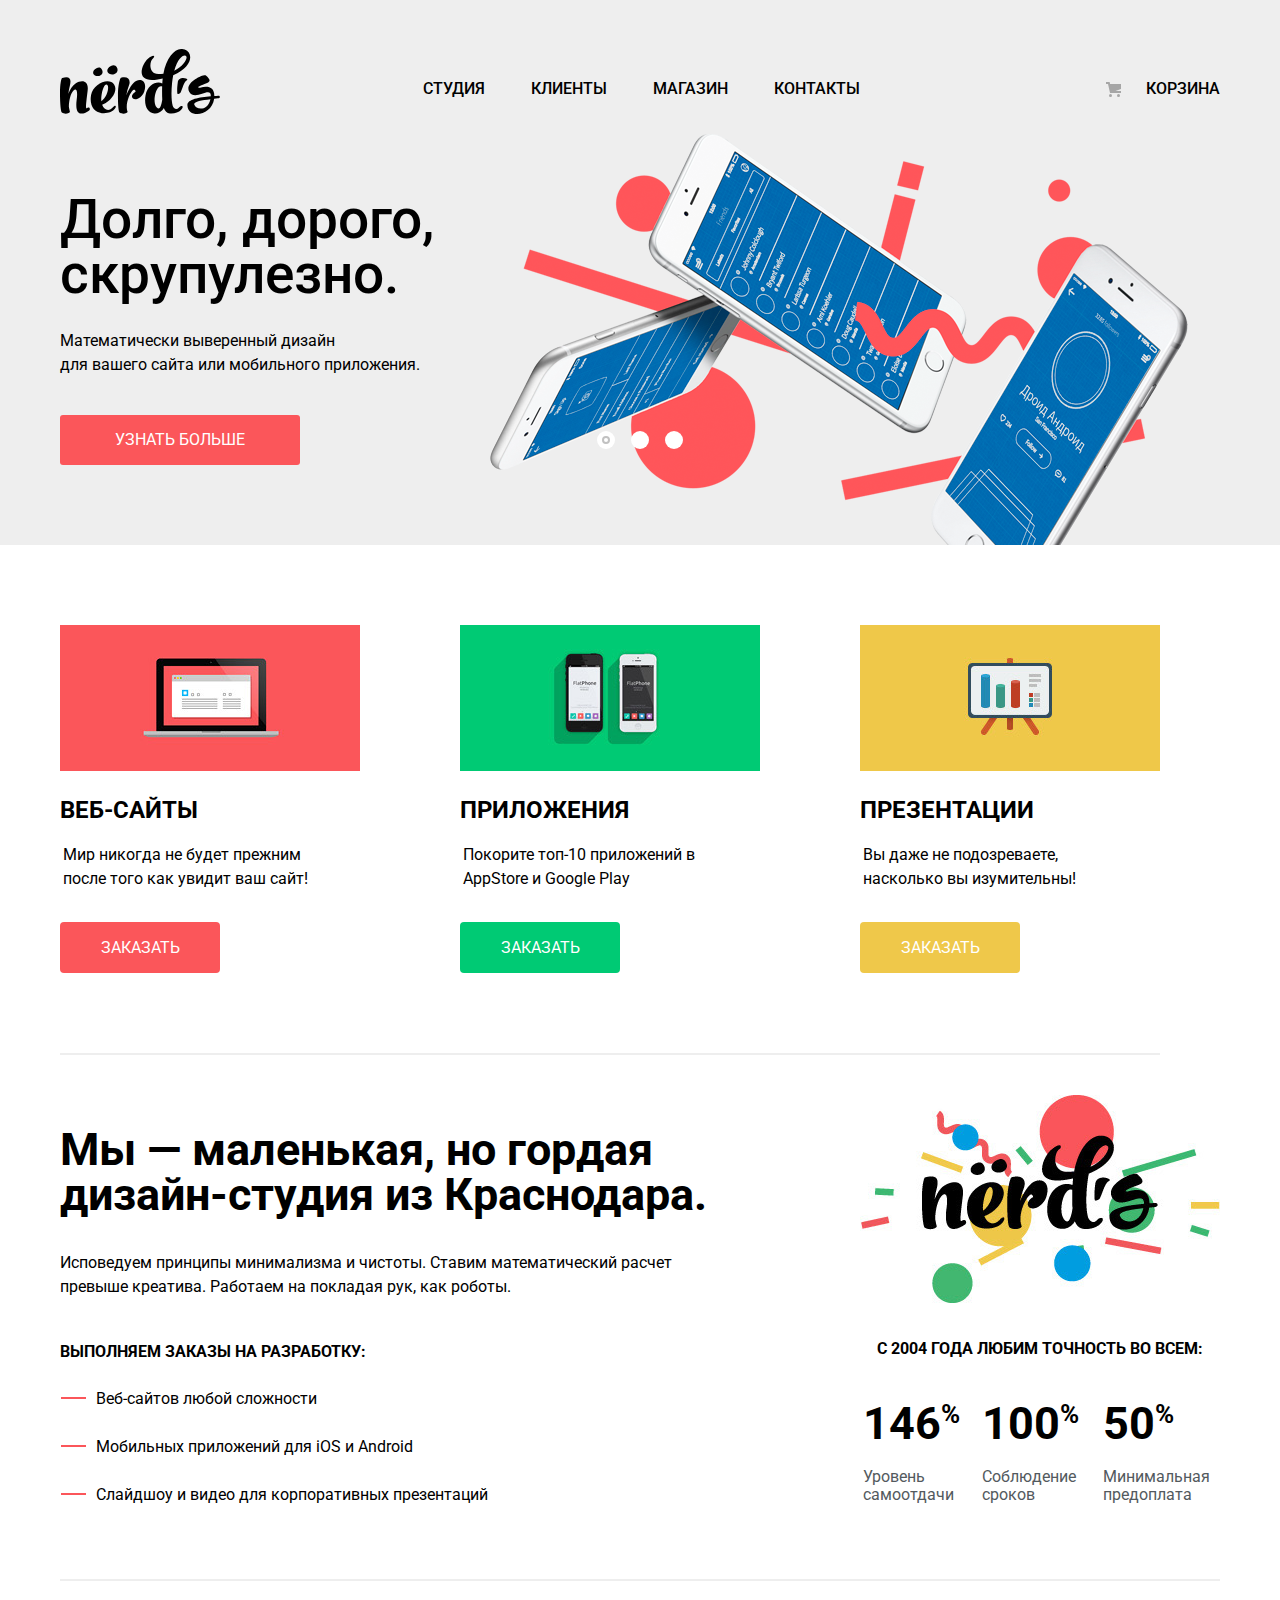
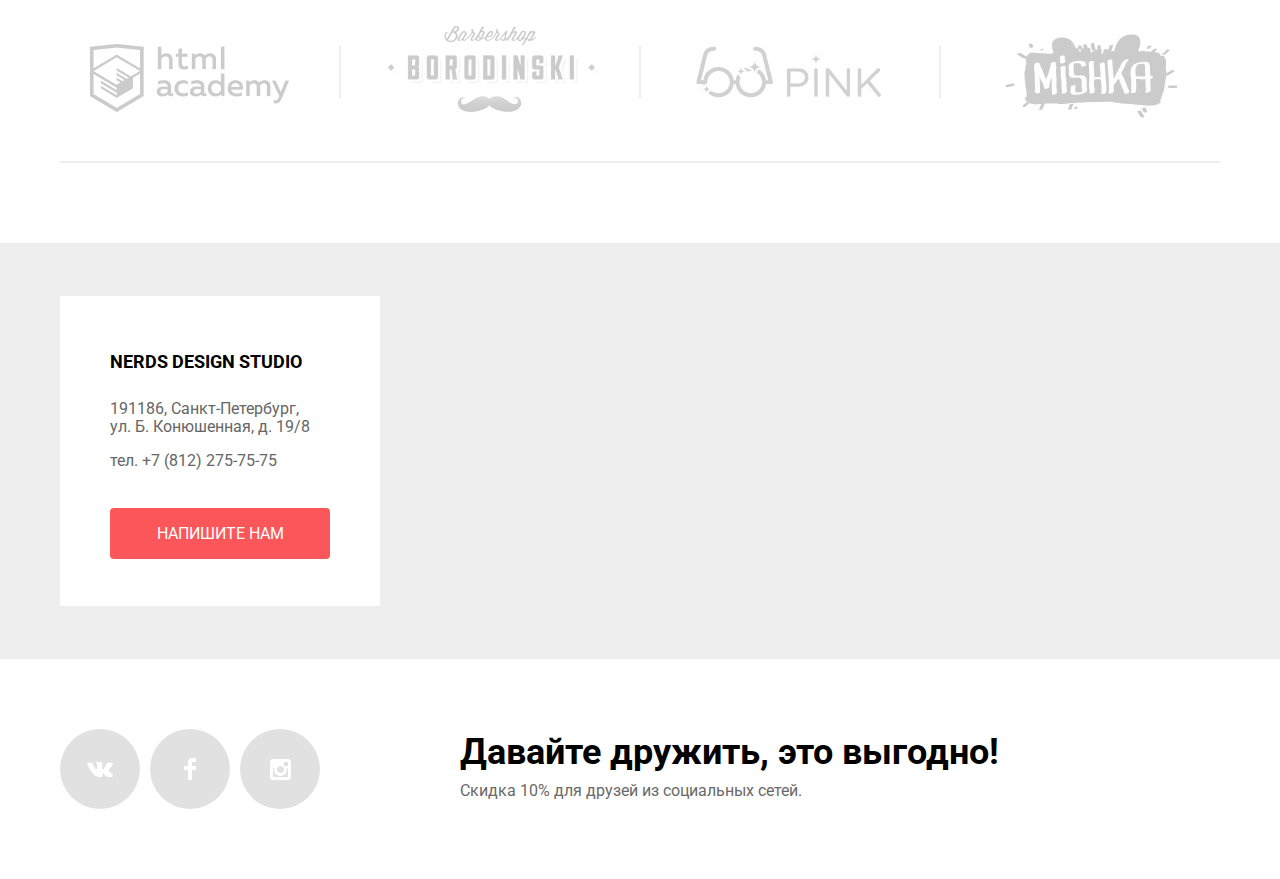
==== commit 5f78db64: "финал-2" ====
--- a/index.html
+++ b/index.html
@@ -63,19 +63,19 @@
             <section class="services">
                 <ul class="servises-list">
                     <li class="servises-item">
-                        <img src="img/illustration-1.jpg">
+                        <img src="img/illustration-1.jpg" alt="web" height="146" width="300">
                         <h3>веб-сайты</h3>
                         <p>Мир никогда не будет прежним после того как увидит ваш сайт!</p>
                         <a href="#" class="btn btn-red">Заказать</a>
                     </li>
                     <li class="servises-item">
-                        <img src="img/illustration-2.jpg">
+                        <img src="img/illustration-2.jpg" alt="app" height="146" width="300">
                         <h3>приложения</h3>
                         <p>Покорите топ-10 приложений в AppStore и Google Play</p>
                         <a href="#" class="btn btn-green">Заказать</a>
                     </li>
                     <li class="servises-item">
-                        <img src="img/illustration-3.jpg">
+                        <img src="img/illustration-3.jpg" alt="service" height="146" width="300">
                         <h3>презентации</h3>
                         <p>Вы даже не подозреваете, насколько вы изумительны!</p>
                         <a href="#" class="btn btn-yellow">Заказать</a>
@@ -83,27 +83,19 @@
                 </ul>
             </section>
             <section class="info">
+                <h2 class="visually-hidden">информация</h2>
                 <div class="about-us">
                     <b class="about-us-title">Мы &mdash; маленькая, но гордая дизайн-студия из Краснодара.</b>
                     <p>Исповедуем принципы минимализма и чистоты. Ставим математический расчет превыше креатива. Работаем на покладая рук, как роботы.</p>
                     <b class="order-to-work">Выполняем заказы на разработку:</b>
                     <ul class="about-us-list">
-                        <div class="about-us-string">
-                            <div class="line"></div>
-                            <li class="line-string">Веб-сайтов любой сложности</li>
-                        </div>
-                        <div class="about-us-string">
-                            <div class="line"></div>
-                            <li>Мобильных приложений для iOS и Android</li>
-                        </div>
-                        <div class="about-us-string">
-                            <div class="line"></div>
-                            <li class="line-string">Слайдшоу и видео для корпоративных презентаций</li>
-                        </div>
+                        <li class="line-string">Веб-сайтов любой сложности</li>
+                        <li class="line-string">Мобильных приложений для iOS и Android</li>
+                        <li class="line-string">Слайдшоу и видео для корпоративных презентаций</li>
                     </ul>
                 </div>
                 <div class="us-statistic">
-                    <img src="img/nerds-illustration.jpg" class="nerds-logo" alt="logotype-nerds">
+                    <img src="img/nerds-illustration.jpg" class="nerds-logo" alt="logotype-nerds" height="208" width="360">
                     <b>с 2004 года любим точность во всем:</b>
                     <table class="table-statistic">
                         <tr>
@@ -120,11 +112,12 @@
                 </div>
             </section>
             <section>
+                <h2 class="visually-hidden">партнеры</h2>
                 <ul class="partners">
-                    <li><a href="#" class="partner-button"><img src="img/logo-1.jpg" alt="html-academy"></a></li>
-                    <li><a href="#" class="partner-button"><img src="img/logo-2.jpg" alt="Барбершоп «Бородинский»"></a></li>
-                    <li><a href="#" class="partner-button"><img src="img/logo-3.jpg" alt="Пинк"></a></li>
-                    <li><a href="#" class="partner-button"><img src="img/logo-4.jpg" alt="Мишка"></a></li>
+                    <li><a href="#" class="partner-button"><img src="img/logo-1.jpg" alt="html-academy" height="68" width="199"></a></li>
+                    <li><a href="#" class="partner-button"><img src="img/logo-2.jpg" alt="Барбершоп «Бородинский»" height="90" width="209"></a></li>
+                    <li><a href="#" class="partner-button"><img src="img/logo-3.jpg" alt="Пинк" height="52" width="185"></a></li>
+                    <li><a href="#" class="partner-button"><img src="img/logo-4.jpg" alt="Мишка" height="84" width="173"></a></li>
                 </ul>
             </section>
         </div>
--- a/css/main.css
+++ b/css/main.css
@@ -742,8 +742,7 @@
 }
 
 .pagination-link:focus,
-.pagination-link-next:focus,
-    {
+.pagination-link-next:focus {
     background-color: #ffffff;
 }
 
@@ -885,7 +884,7 @@
     display: -ms-flexbox;
     display: flex;
     padding-top: 40px;
-    padding-bottom: 18px;
+    padding-bottom: 32px;
 }
 
 
@@ -899,6 +898,22 @@
     list-style: none;
     padding: 0;
     margin-top: 23px;
+}
+
+.line-string {
+    padding-left: 36px;
+    position: relative;
+    margin-bottom: 24px;
+}
+
+.line-string::before {
+    position: absolute;
+    content: '';
+    height:2px;
+    width: 25px;
+    left: 1px;
+    top: 10px;
+    background-color: #fb565a;
 }
 
 .line {
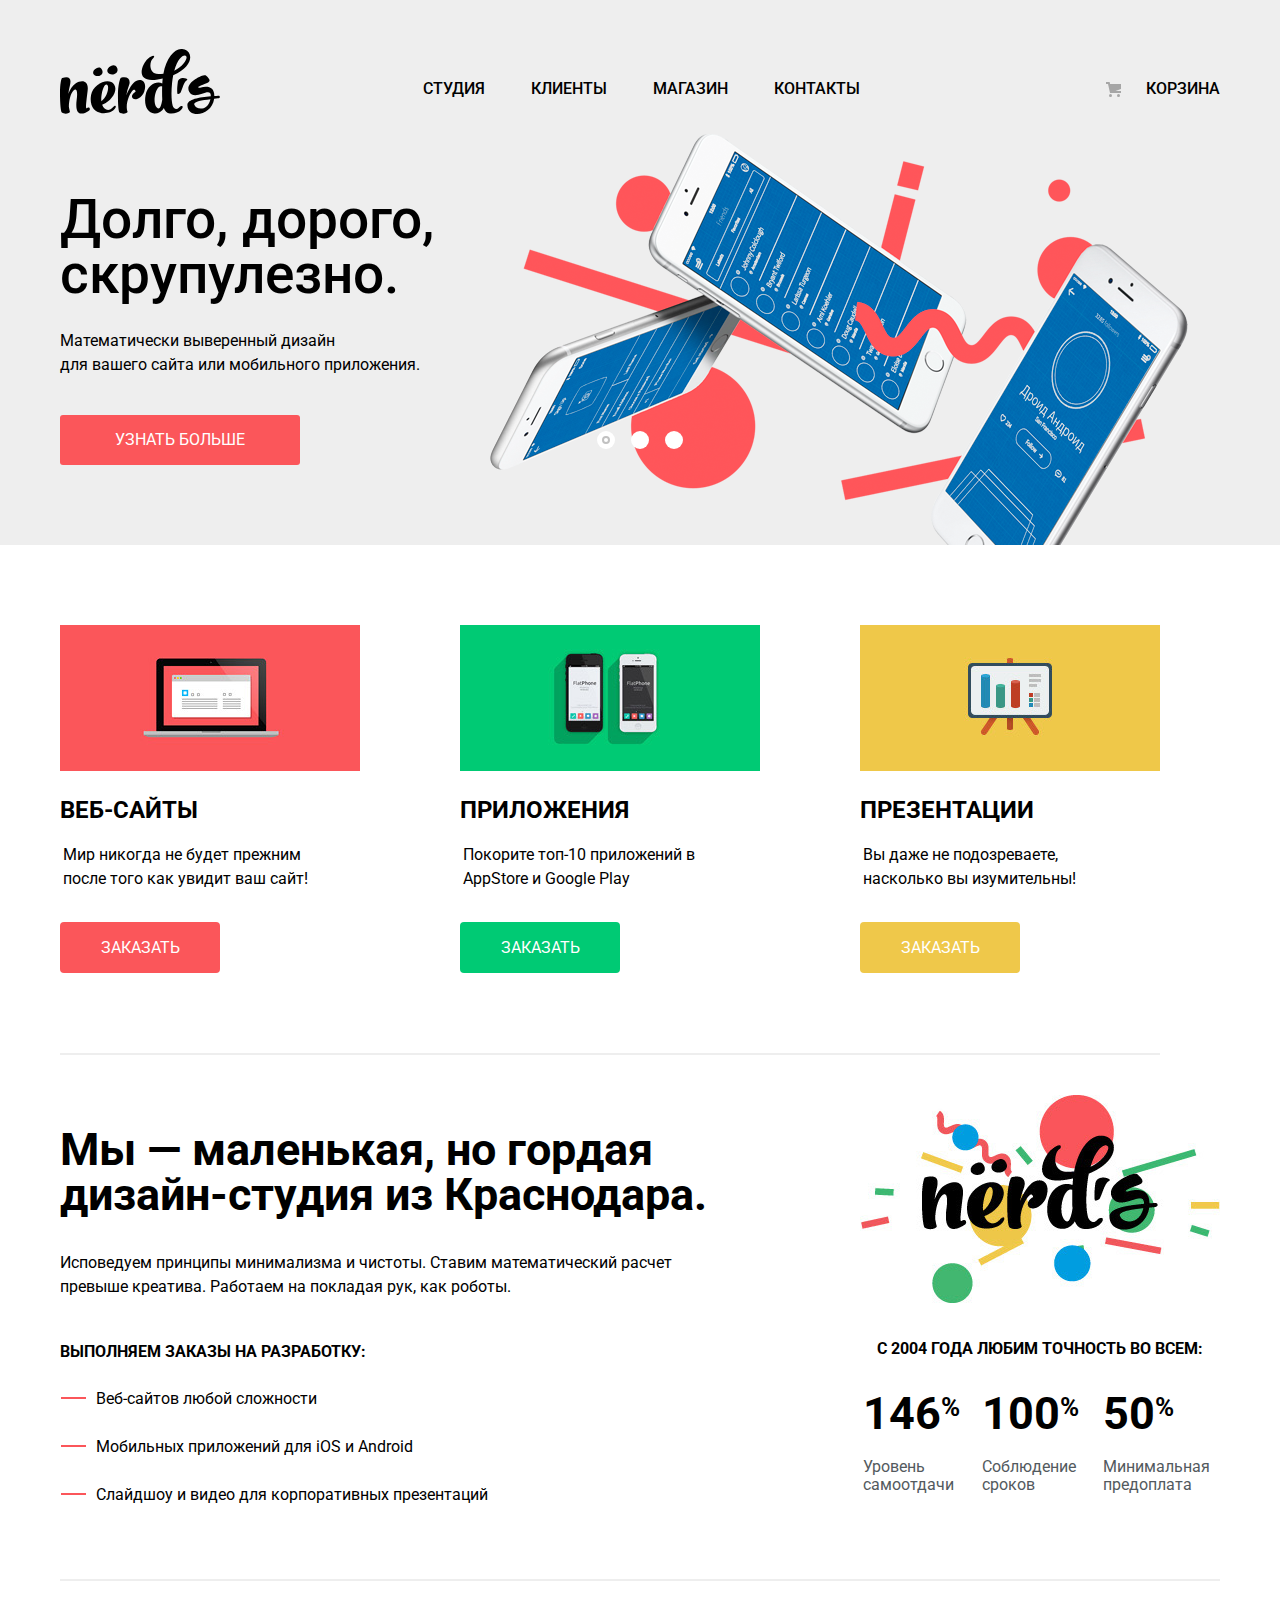
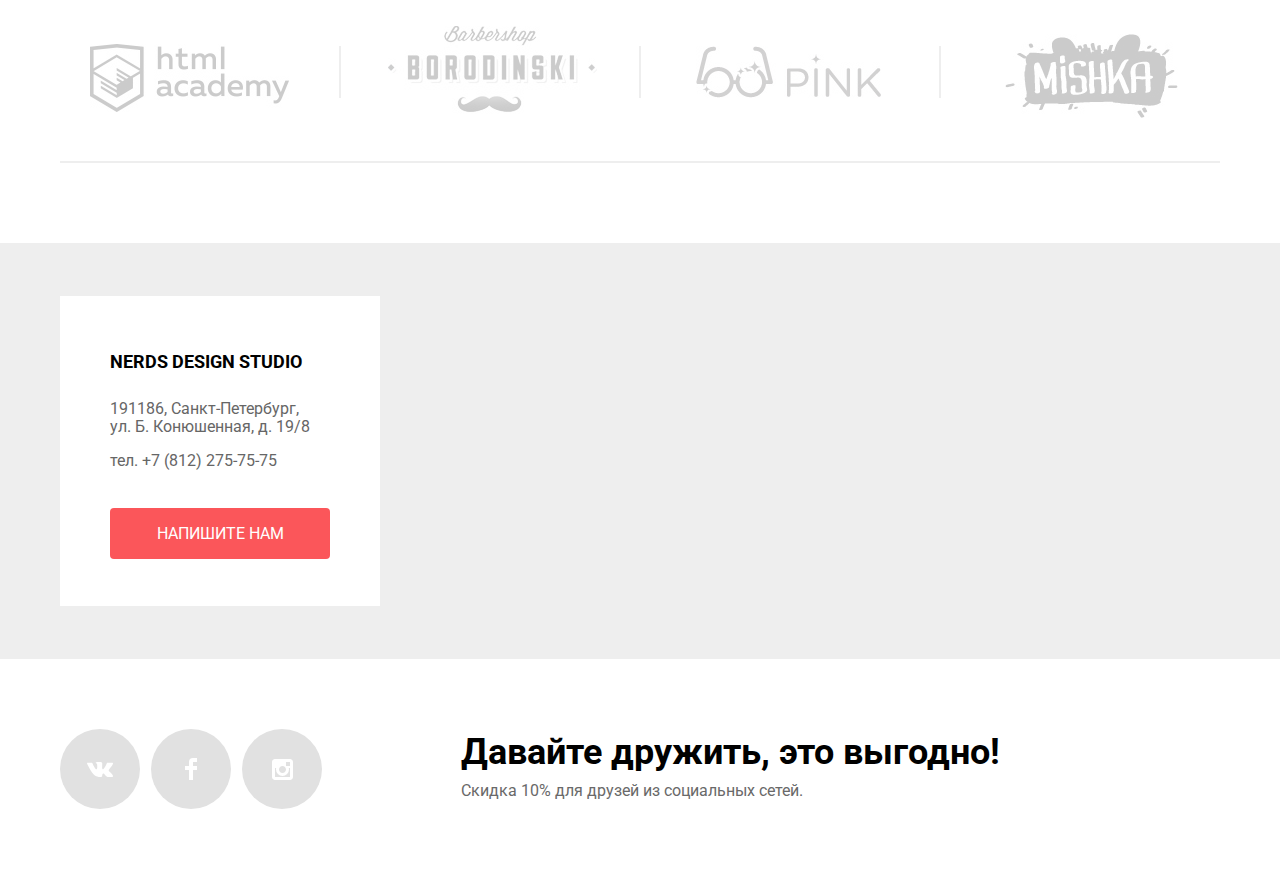
==== commit c3a47183: "финал-3" ====
--- a/index.html
+++ b/index.html
@@ -6,9 +6,8 @@
     <meta charset="utf-8">
     <title>HTML Academy: Нёрдс</title>
     <link href="https://fonts.googleapis.com/css?family=Roboto:400,500,700" rel="stylesheet">
-    <link href="css/normalize.css" rel="stylesheet">
-    <link href="css/outline.css" rel="stylesheet">
-    <link rel="stylesheet" href="css/main.css">
+    <link href="css/normalize.min.css" rel="stylesheet">
+    <link rel="stylesheet" href="css/main.min.css">
 </head>
 
 <body>
@@ -132,7 +131,7 @@
                     <h3>nerds design studio</h3>
                     <p>191186, Санкт-Петербург, ул.&nbsp;Б.&nbsp;Конюшенная, д. 19/8</p>
                     <p class="tel">тел. +7 (812) 275-75-75</p>
-                    <a href="#" class="btn btn-red write-us-btn">напишите нам</a>
+                    <a href="write-us.html" class="btn btn-red write-us-btn">напишите нам</a>
                 </div>
             </div>
         </section>
@@ -187,6 +186,7 @@
             <button class="btn btn-red" type="submit">Отправить</button>
         </form>
     </section>
+    <script src="js/main.min.js"></script>
 </body>
 
 </html>
--- a/css/main.min.css
+++ b/css/main.min.css
@@ -0,0 +1 @@
+.btn,.navigation,body{font-size:16px}.button,a{text-decoration:none}.partners li,.social li,.sorting-list li{list-style-type:none}.basket,.btn,.button,.catalog-item a,.order-to-work,.price-controls label,.servises-item h3,.site-navigation,.sorting b,.sorting-container legend,.sorting-list a,.us-statistic b,.write-us h3{text-transform:uppercase}.btn,.button,.catalog-item h2,.catalog-item p,.page-header h1,.slider-controls,.us-statistic b{text-align:center}body{margin:0;padding:0;font-family:Roboto,Arial,sans-serif;line-height:24px;font-weight:400;color:#000;min-width:1200px;background-color:#fff}.container{width:1160px;padding:0 20px;margin:0 auto}.btn{line-height:18px;display:block;outline:0;border:0;padding:17px 17px 16px;-webkit-box-sizing:border-box;box-sizing:border-box;border-radius:4px}.btn:active{-webkit-box-shadow:inset 0 3px 0 rgba(0,0,0,.1);box-shadow:inset 0 3px 0 rgba(0,0,0,.1)}.btn:active a{opacity:.3}.btn-red{color:#fff;background-color:#fb565a}.btn-red:focus,.btn-red:hover{background-color:#e74246}.btn-red:active{background-color:#d7373b}.btn-grey{color:#000;width:260px;background-color:#eee;border-radius:4px}.btn-grey :focus,.btn-grey:hover{background-color:#dfdfdf}.btn-grey:active{background-color:#d5d5d5;color:#959595}.btn-green{color:#fff;background-color:#00ca74}.btn-green:focus,.btn-green:hover{background-color:#00bc6c}.btn-green:active{background-color:#00aa62}.btn-yellow{color:#fff;background-color:#efc84a}.btn-yellow:focus,.btn-yellow:hover{background-color:#eab534}.btn-yellow:active{background-color:#e5a722}.navigation,.page-header,.slider{background-color:#eee}.visually-hidden{position:absolute;width:1px;height:1px;margin:-1px;border:0;padding:0;clip:rect(0 0 0 0);overflow:hidden}.page-header{padding-top:49px}.navigation{line-height:30px;color:#000;font-weight:500}.site-navigation,.user-menu{list-style:none;margin:25px 0 0;padding:0}.site-navigation a,.user-menu a{color:#000;padding-bottom:10px}.site-navigation a:focus,.site-navigation a:hover,.user-menu a:focus,.user-menu a:hover{color:#fb565a}.site-navigation a:active,.user-menu a:active{color:#a6a6a6}.current,.site-navigation .current:hover,.user-menu .current:hover{color:#000}.current{border-bottom:2px solid #fb565a}.slider{position:relative}.slider-controls{position:absolute;left:50%;bottom:104px;z-index:100;width:160px;height:18px;font-size:0;transform:translateX(-50%)}.slider-controls label{position:relative;display:inline-block;width:18px;height:18px;padding:8px;border-radius:50%;cursor:pointer;vertical-align:top}.slider-controls label::after{content:"";position:absolute;top:8px;left:8px;z-index:1;width:18px;height:18px;background:#fff;border-radius:50%}.slider-list{margin:0;padding:0;list-style:none}.slider-item{display:none;padding:58px 0 80px}#product-1:checked~.slider-list .slider-item:nth-child(1),#product-2:checked~.slider-list .slider-item:nth-child(2),#product-3:checked~.slider-list .slider-item:nth-child(3),.button{display:block}.slider-item:nth-child(1){background-image:url(../img/slide1.png);background-repeat:no-repeat;background-position:93% -1px}.slider-item:nth-child(2),.slider-item:nth-child(3){background-repeat:no-repeat;background-position:93% 1px}.slider-item:nth-child(2){background-image:url(../img/slide2.png)}.slider-item:nth-child(3){background-image:url(../img/slide3.png)}#product-1:checked~.slider-controls .slider-controls-item--1::before,#product-2:checked~.slider-controls .slider-controls-item--2::before,#product-3:checked~.slider-controls .slider-controls-item--3::before{content:"";position:absolute;left:50%;top:50%;z-index:2;width:4px;height:4px;margin:-4px;background-color:inherit;border:2px solid #c1c1c1;border-radius:50%}.slider-item h3{max-width:600px;margin:0 0 27px;font-size:55px;line-height:55px;font-weight:500}.slider-item p{max-width:430px;margin:0 0 38px}.button{width:240px;padding:16px 0;font-size:16px;line-height:18px;color:#fff;background-color:#fb565a;border-radius:3px;border:none}.write-us .btn,.write-us p{width:220px}.button:focus,.button:hover{background-color:#e74246}.button:active{background-color:#d7373b;color:rgba(255,255,255,.3);box-shadow:0 3px rgba(0,0,0,.1) inset}.servises-item h3{font-size:24px;line-height:30px}.table-line sup,.table-line-2 sup,sup{font-size:26px}.about-us-title{font-size:45px;line-height:45px}.about-us p{font-size:16px;line-height:24px;padding-top:18px;padding-bottom:25px}.order-to-work,.us-statistic b{font-size:16px;line-height:24px}.table-statistic tr:first-child{font-size:45px;line-height:10,6px;font-weight:700}.table-statistic tr:last-child{font-size:16px;line-height:18px;color:#535a5e}.write-us h3{font-size:18px;line-height:30px;font-weight:700;padding-top:5px;padding-bottom:5px}.write-us{background-color:#fff;position:absolute;left:20px;top:53px;padding:28px 50px 47px}.write-us p{font-size:16px;line-height:18px;color:#666}.lets-friend{margin-left:125px;padding-top:5px}.lets-friend b{font-size:36px;line-height:36px}.lets-friend p{font-size:16px;line-height:22px;color:#696969;margin:0;padding-top:9px}.form-to-write-title{font-size:45px;line-height:45px;font-weight:500;margin-top:0}.form-to-write-us label{font-size:16px;line-height:18px;font-weight:700;padding-bottom:10px}.form-to-write-us input:placeholder-shown{font-family:Roboto,Arial,sans-serif;font-size:16px;line-height:18px;color:#444;width:350px;height:50px;border-radius:4px;border:2px solid #d7dcde;padding-left:10px}.form-to-write-us input:placeholder-shown:hover{border:2px solid #b4b9bb;color:#b4b9bb}.form-to-write-us textarea:placeholder-shown{font-family:Roboto,Arial,sans-serif;font-size:16px;line-height:18px;color:#444;height:118px;border-radius:4px;border:2px solid #d7dcde;margin-bottom:30px;padding-left:10px;padding-top:10px}.form-to-write-us textarea:placeholder-shown:hover{border:2px solid #b4b9bb;color:#b4b9bb}.form-to-write-us input:placeholder-shown:focus,.form-to-write-us textarea:placeholder-shown:focus{border:2px solid #000;color:#000}.form-to-write-us input:placeholder-shown:invalid,.form-to-write-us textarea:placeholder-shown:invalid{border:2px solid #e74246;color:#e74246}.form-to-write-us .btn-red{width:260px;margin-bottom:10px}.sorting-container label{font-size:16px;line-height:20px;color:#283136}.rubber{margin-bottom:26px}.catalog-item{position:relative;margin-bottom:33px;padding-top:40px;background-color:#eee;border-radius:4px}.catalog-item:after{position:absolute;content:"";width:15px;height:15px;background-color:#fff;border-radius:50%;left:14px;top:13px;-webkit-box-shadow:25px 0 0 #fff,50px 0 0 #fff;box-shadow:25px 0 0 #fff,50px 0 0 #fff}.catalog-item div{position:absolute;bottom:0;left:0;background-color:#eee;width:100%;display:none;padding-top:27px}.catalog-item:hover{background-color:#4d4d4d}.catalog-item img,.catalog-item:hover div{display:block}.catalog-list,.navigation{display:-webkit-box;display:-ms-flexbox}.catalog-item h2{padding:0 10px;margin:0 0 15px}.catalog-item a{font-size:18px;line-height:30px;font-weight:700;color:#000}.catalog-item p{font-size:16px;line-height:18px;color:#666;padding:0 60px;margin:0 0 32px}.catalog-list{list-style:none;display:flex;width:760px;margin:0;-ms-flex-wrap:wrap;flex-wrap:wrap;-webkit-box-pack:justify;-ms-flex-pack:justify;justify-content:space-between;padding:0 0 38px}.check-label,.check-label-1{padding-left:36px;display:block;margin-bottom:20px;background-repeat:no-repeat}.check-label{color:#283136;position:relative}.sorting-container input:disabled+.check-label,.sorting-container input:disabled+.check-label-1{color:rgba(0,0,0,.3)}.check-label-1::before,.check-label::before{position:absolute;content:"";opacity:.4}.check-label-1::before{width:25px;height:25px;top:-3px;left:1px;background-image:url(../img/radio-off.svg)}.sorting-container input:checked+.check-label-1::before{background-image:url(../img/radio-on.svg)}.check-label::before{width:23px;height:23px;top:0;left:0;background-image:url(../img/checkbox-off.svg)}.sorting-container input:checked+.check-label::before{background-image:url(../img/checkbox-on.svg);width:27px}.check-label-1:hover::before,.check-label:hover::before{opacity:1}.sorting-container input:disabled+.check-label-1::before,.sorting-container input:disabled+.check-label::before{opacity:.1}.check-label-1:focus,.check-label-1:hover,.check-label:focus,.check-label:hover,.pagination a{color:#000}.check-label-1{position:relative}.sorting-arrows .no-active{opacity:.2}.sorting-arrows .no-active:hover{opacity:1}.pagination{padding-bottom:8px;padding-top:3px}.pagination-link-next{background-color:#eee;text-transform:uppercase;border:3px solid #eee;padding:12px 75px}.pagination-link{background-color:#eee;border-radius:4px;margin-right:6px;border:3px solid #eee;padding:13px 18px 12px}.pagination .active{background-color:#fff;border:3px solid #dbdbdb}.pagination-link-next:hover,.pagination-link:not(:first-child):hover{background-color:#dfdfdf;border:3px solid #dfdfdf}.partners,.services{border-bottom:2px solid #eee}.pagination-link-next:focus,.pagination-link:focus{background-color:#fff}.pagination-link-next:active,.pagination-link:not(:first-child):active{background-color:#d5d5d5}.sorting-list a{font-size:14px;line-height:18px;color:#b2b2b2}.sorting-list a:focus,.sorting-list a:hover{color:#8f8f8f}.tel{padding-bottom:22px}.sorting-list a:active{color:#000}.sorting-form .btn{margin-top:30px}.logo{height:85px;width:190px}.logo:focus,.logo:hover{opacity:.8}.logo:active,.social-button:active svg{opacity:.3}.navigation{display:flex;-webkit-box-pack:justify;-ms-flex-pack:justify;justify-content:space-between}.servises-list,.site-navigation{display:-webkit-box;display:-ms-flexbox}.site-navigation{font-size:16px;line-height:30px;display:flex;list-style:none;width:510px;flex-wrap:wrap}.servises-list,.sorting{-webkit-box-pack:justify}.catalog-button{margin-left:80px;width:200px;margin-bottom:42px}.site-navigation li{margin-right:46px}.servises-list,user-menu{margin:0;list-style:none}user-menu{padding:0;min-height:70px}.services{padding-bottom:80px;padding-top:80px;width:1100px}.servises-list{display:flex;-ms-flex-pack:justify;justify-content:space-between;padding:0}.about-us-string,.info{display:-webkit-box;display:-ms-flexbox}.servises-item{width:300px}.servises-item h3{margin-top:0;margin-bottom:0;padding-top:17px;padding-bottom:0}.servises-item p{width:250px;font-size:16px;line-height:24px;font-weight:400;padding-bottom:15px;padding-top:2px;padding-left:3px}.servises-item .btn{width:160px}.info{display:flex;padding-top:40px;padding-bottom:32px}.about-us{width:770px;padding-top:32px}.line,.line-string::before{width:25px;height:2px;background-color:#fb565a}.about-us-list{list-style:none;padding:0;margin-top:23px}.line-string{padding-left:36px;position:relative;margin-bottom:24px}.line-string::before{position:absolute;content:'';left:1px;top:10px}.line{padding:0;margin:10px 10px 10px 0}.about-us-string{display:flex;padding-bottom:23px}.partners,.us-statistic{display:-webkit-box;display:-ms-flexbox}.us-statistic{display:flex;-webkit-box-orient:vertical;-webkit-box-direction:normal;-ms-flex-direction:column;flex-direction:column;width:390px;padding-left:145px}.partners li:nth-child(2)::before,.partners li:nth-child(3)::after,.partners li:nth-child(3)::before{content:'';top:20px;height:52px;width:2px}.us-statistic b{margin-bottom:9px}.table-statistic td{padding-top:30px;margin-bottom:0;padding-bottom:0;margin-left:0}.table-line{padding-left:15px}.table-line-2{padding-left:17px}.partners{display:flex;padding:45px 0 36px 30px;border-top:2px solid #eee}.footer-bottom,.map{display:-webkit-box;display:-ms-flexbox}.partners li{position:relative}.map,.partners li:nth-child(2)::before,.partners li:nth-child(3)::after,.partners li:nth-child(3)::before{background-color:#eee;position:absolute}.partners li:not(:first-child){padding-left:99px}.partners li:first-child{padding-top:18px}.partners li:nth-child(3){padding-top:20px}.partners li:last-child{margin-left:25px;padding-top:8px}.partners li:nth-child(2)::before{left:50px}.partners li:nth-child(3)::before{left:42px}.partners li:nth-child(3)::after{right:-60px}.footer-bottom{display:flex;padding-bottom:70px;padding-top:70px}.map{display:flex;-webkit-box-pack:center;-ms-flex-pack:center;justify-content:center;width:100%}.social,.social-button{display:-webkit-box;display:-ms-flexbox}.basket,.contacts,.contacts .container{position:relative}.map iframe{width:100%;height:416px;border:0}.social{display:flex;width:276px;padding-left:0;margin:0;flex-wrap:wrap}.social-button{height:80px;width:80px;border-radius:50%;background-color:#e1e1e1;display:flex;-webkit-box-pack:center;-ms-flex-pack:center;justify-content:center;-webkit-box-align:center;-ms-flex-align:center;align-items:center;margin-right:11px}.main-sorting-container,.page-main{display:-webkit-box;display:-ms-flexbox;-webkit-box-orient:vertical;-webkit-box-direction:normal}.social-button:focus,.social-button:hover{background-color:#e74246}.social-button:active{background-color:#d7373b;-webkit-box-shadow:inset 0 3px 0 rgba(0,0,0,.1);box-shadow:inset 0 3px 0 rgba(0,0,0,.1)}.contacts{min-height:416px;padding-top:64px}.main-sorting-container{display:flex;-ms-flex-direction:column;flex-direction:column;width:260px}.page-main{display:flex;-ms-flex-direction:column;flex-direction:column}.page-main-inner .container,.sorting{display:-webkit-box;display:-ms-flexbox}.page-main-inner .container{display:flex}.page-main-inner{padding-top:57px}.sorting{display:flex;-ms-flex-pack:justify;justify-content:space-between;width:760px;margin-bottom:51px}.sorting-arrows,.sorting-list{display:-webkit-box;display:-ms-flexbox}.sorting-container{margin:0;padding:0;border:none}.sorting-arrows{width:40px;display:flex;-webkit-box-pack:justify;-ms-flex-pack:justify;justify-content:space-between;opacity:1}.no-active.icon-dir:hover path{fill:#a6a6a6}.no-active.icon-dir:active path{fill:#231f20}.sorting-list{display:flex;margin:0 0 0 240px;padding:0;width:300px;flex-wrap:wrap}.sorting b{font-size:18px;line-height:18px}.sorting-item{padding-right:26px;color:#b2b2b2}.sorting-item.active a{color:#000}.basket{background-repeat:no-repeat;padding-left:40px}.basket:after{position:absolute;content:"";width:16px;height:16px;background-image:url(../img/cart-icon.svg);background-repeat:no-repeat;left:0;top:8px}.page-header-catalog{width:1160px;padding-bottom:71px}.page-header h1{font-size:55px;line-height:55px;padding-top:20px;padding-bottom:110px;margin-bottom:0}.catalog{display:-webkit-box;display:-ms-flexbox;display:flex;-webkit-box-orient:vertical;-webkit-box-direction:normal;-ms-flex-direction:column;flex-direction:column;padding-left:140px}.partners a{opacity:.2}.partners a:focus,.partners a:hover{opacity:1}.partners a:active{opacity:.1}.write-us-box{width:760px;display:none;position:fixed;left:50%;top:100px;background-color:#fff;-webkit-transform:translateX(-50%);transform:translateX(-50%);-webkit-box-shadow:0 0 40px rgba(0,0,0,.75);box-shadow:0 0 40px rgba(0,0,0,.75);padding:75px 100px 80px}.write-us-box-show{display:block}.name-email-wrap,.write-and-close{display:-webkit-box;display:-ms-flexbox;display:flex;-webkit-box-pack:justify;-ms-flex-pack:justify;justify-content:space-between}.nerds-logo{padding-bottom:34px}.text-letter-info,.u-email-info,.your-name-info{display:-webkit-box;display:-ms-flexbox;display:flex;-webkit-box-orient:vertical;-webkit-box-direction:normal;-ms-flex-direction:column;flex-direction:column}.range-filter{width:260px;margin-top:49px}.sorting-container legend{font-size:18px;line-height:24px;font-weight:700}.sorting-container:not(:first-child) legend{margin-bottom:19px}.sorting-container-features{padding-top:27px}.range-controls{position:relative;height:41px;margin-bottom:15px;padding-top:39px;padding-left:20px;padding-right:20px;background-color:#eee;border-radius:5px}.range-controls .scale{height:2px;background:#d7dcde}.range-controls .bar{width:70%;height:2px;background:#00ca74}.range-controls .toggle{position:absolute;top:31px;left:0;width:4px;height:4px;padding:0;border:8px solid #fff;background-color:#ababab;border-radius:50%;-webkit-box-shadow:0 2px 1px 0 #cfcfcf;box-shadow:0 2px 1px 0 #cfcfcf;cursor:pointer}.range-controls .toggle-min{left:18px}.range-controls .toggle-max{left:160px}.price-controls{font-size:0;padding-bottom:61px}.price-controls label{display:inline-block;width:50%;font-size:16px;vertical-align:top}.price-controls input{width:60px;padding:8px 10px;margin-left:10px;font-family:Roboto,Arial,sans-serif;font-size:16px;text-align:center;color:#283136;border:none;border-radius:5px;background:#eee}.max-price{text-align:right}.button-close{background-color:#fff;border:none;background-image:url(../img/close-cross.svg);background-repeat:no-repeat;height:21px;width:21px;opacity:.3}.button-close:focus,.button-close:hover{opacity:1}.button-close:active{opacity:.1}